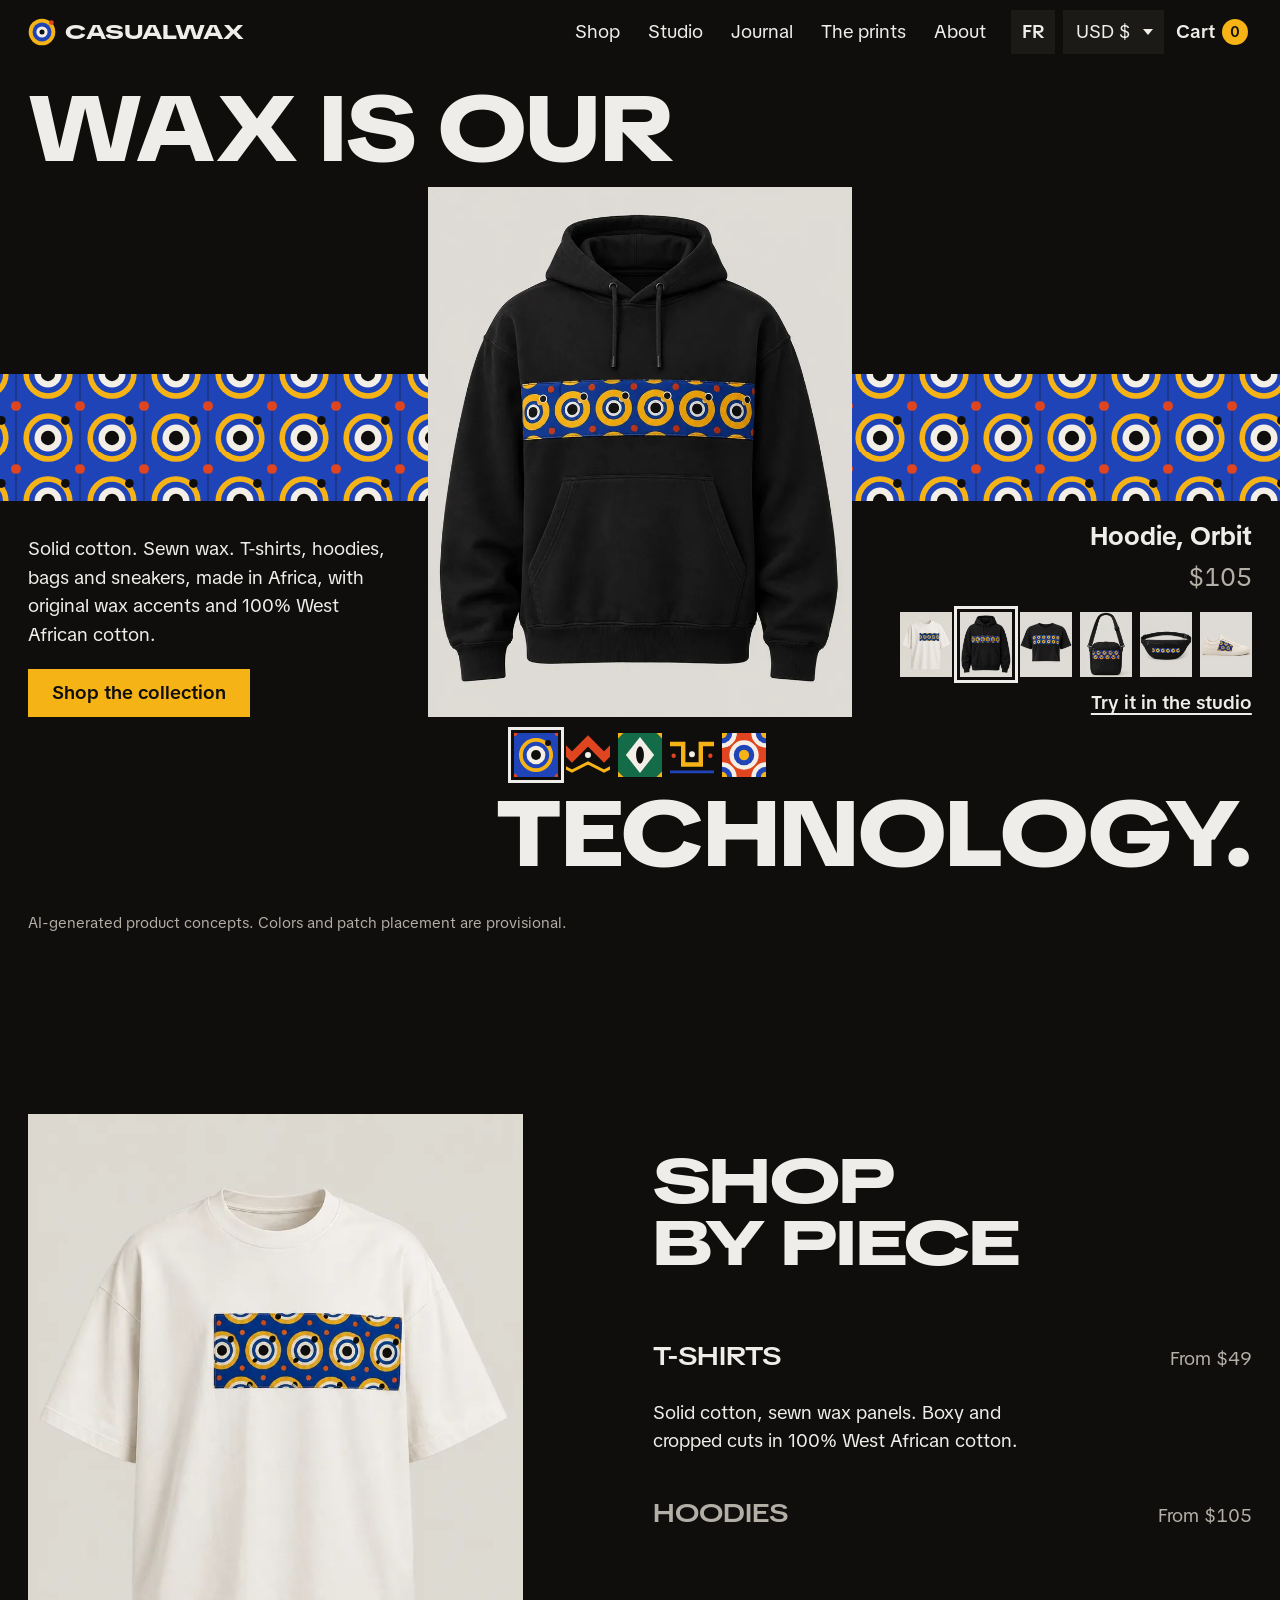
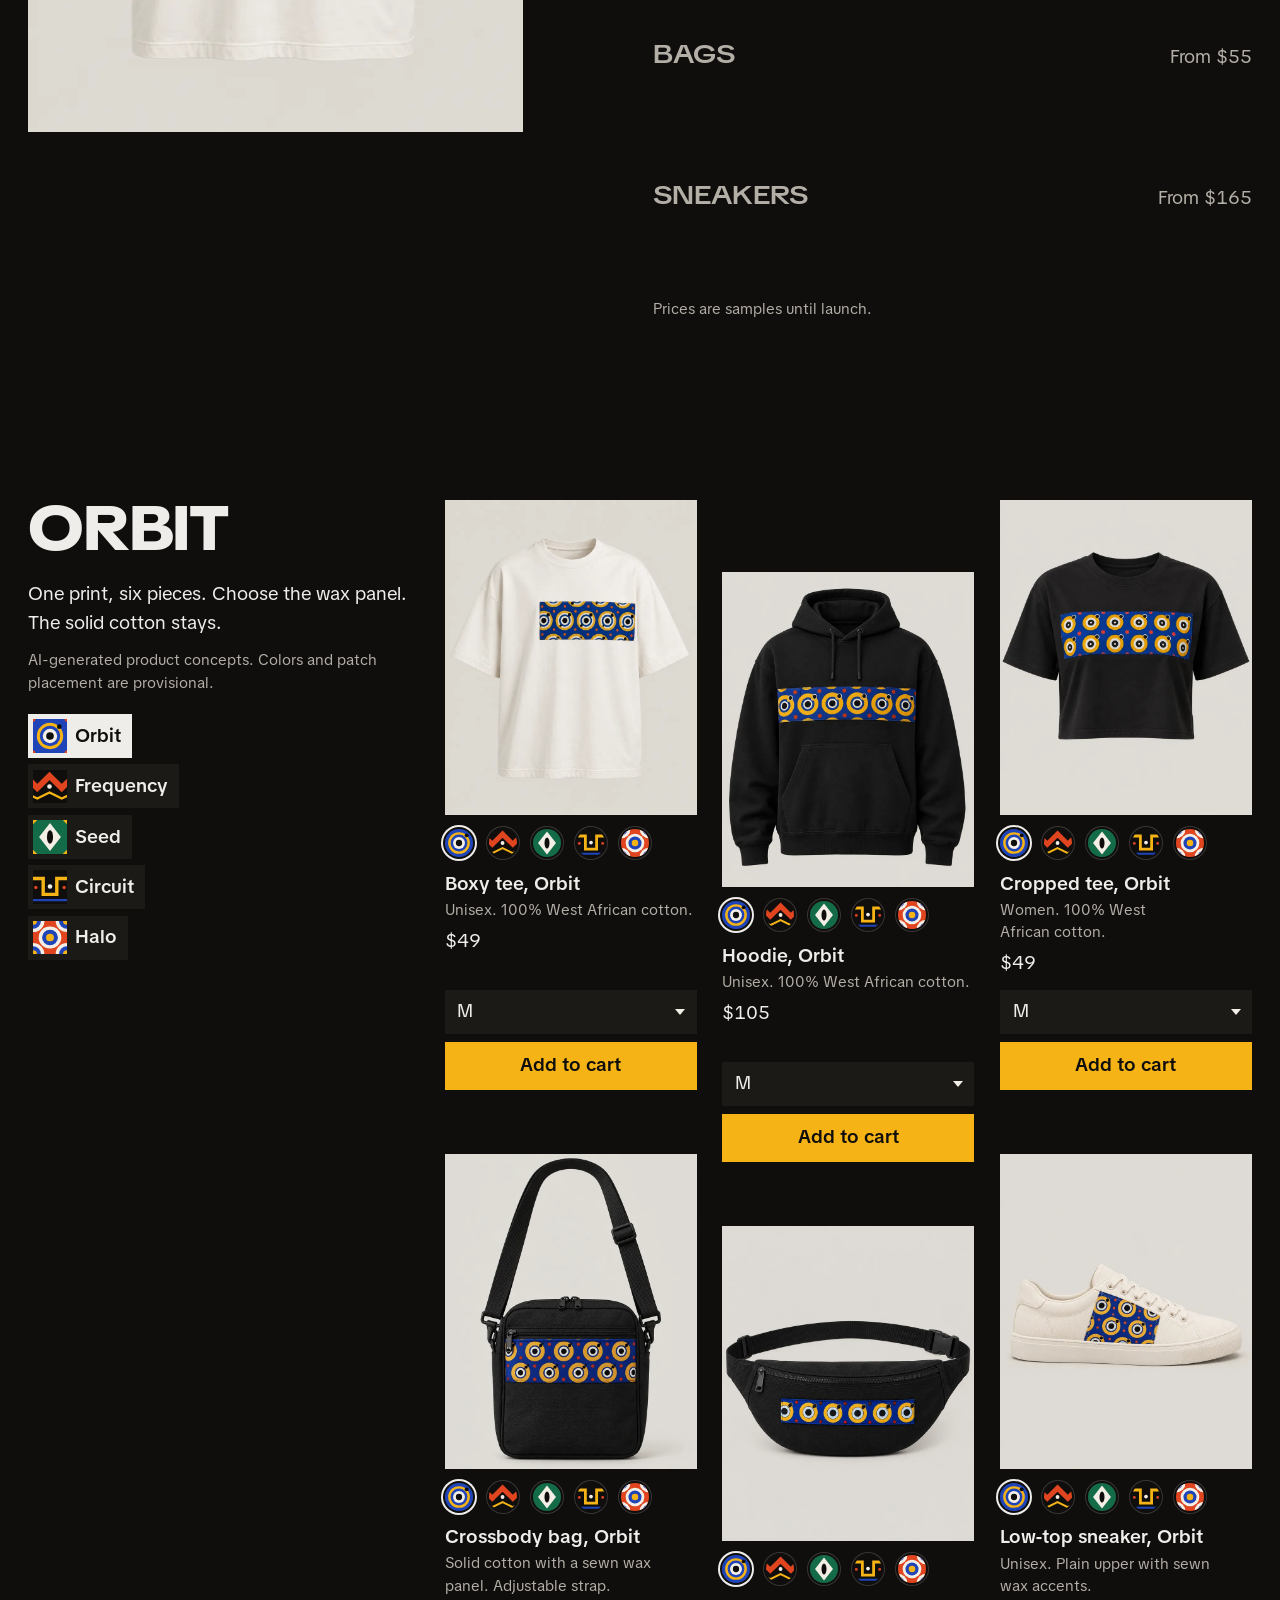
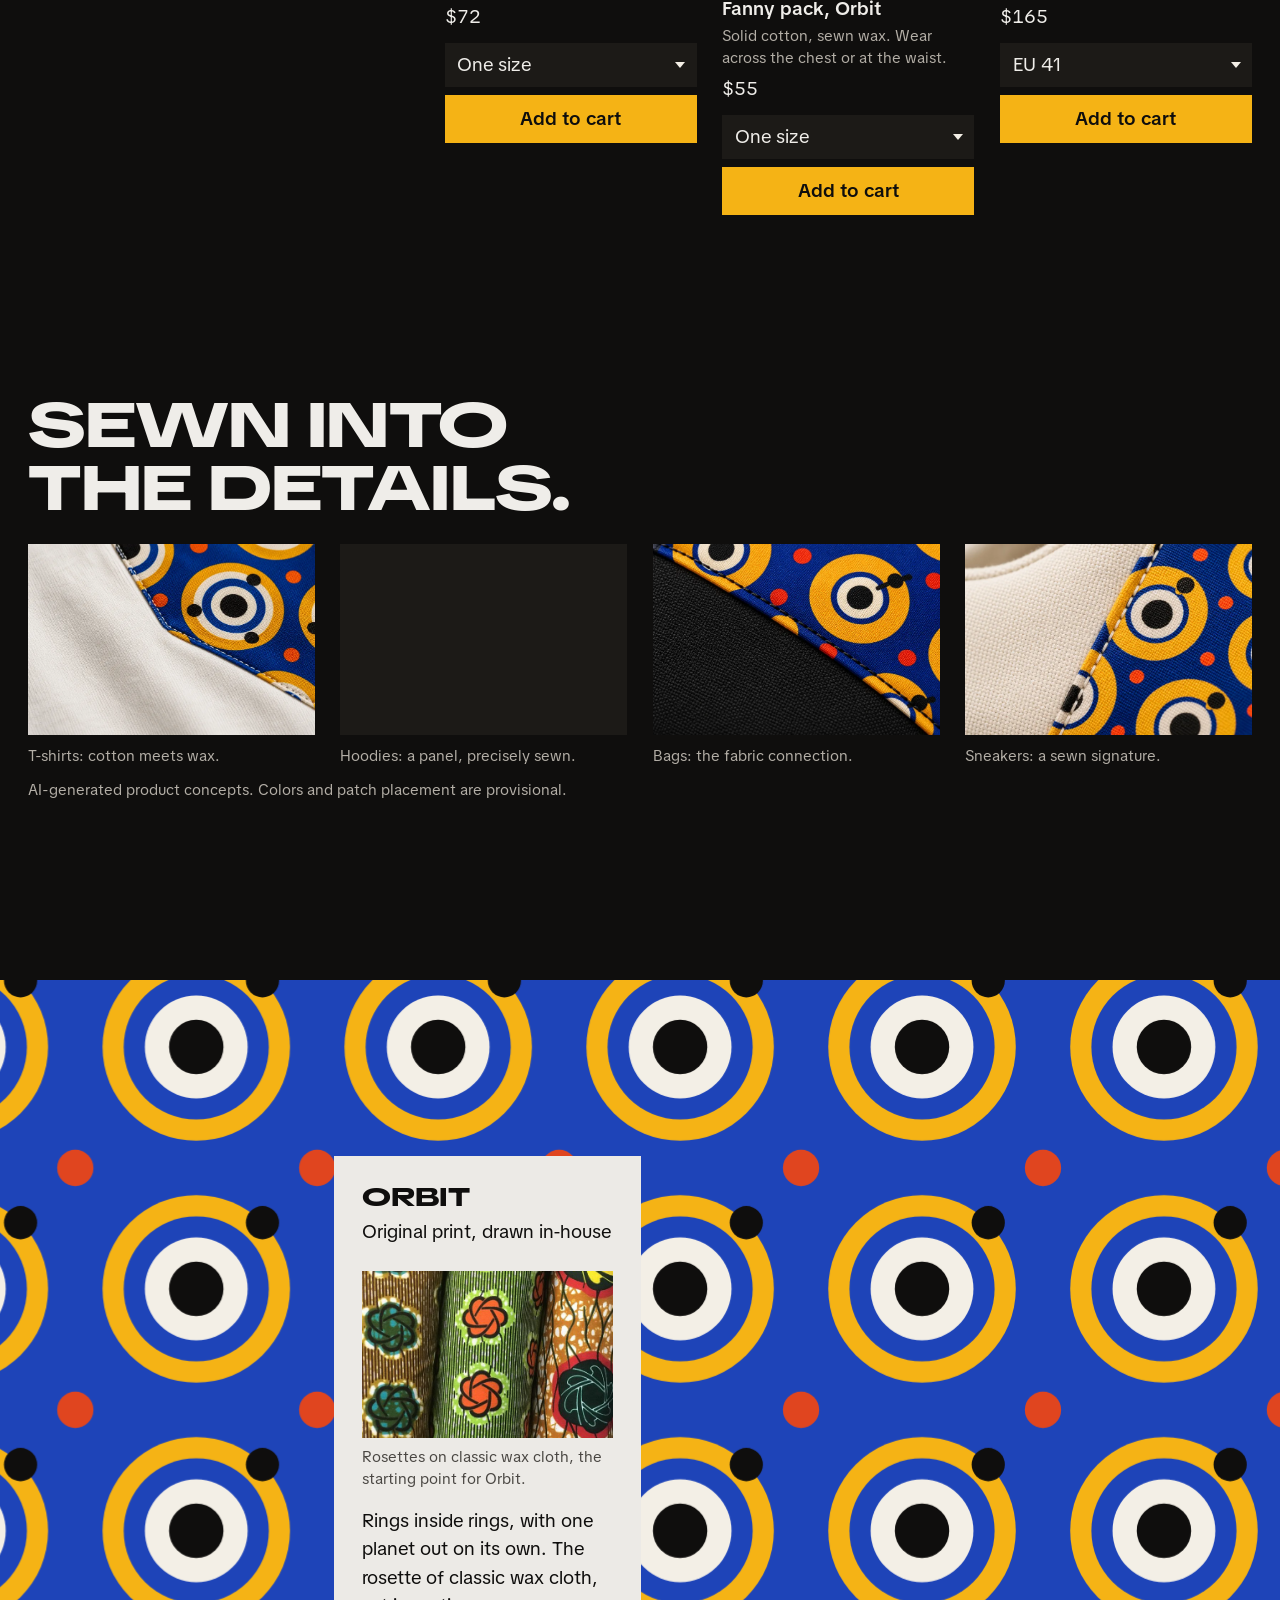
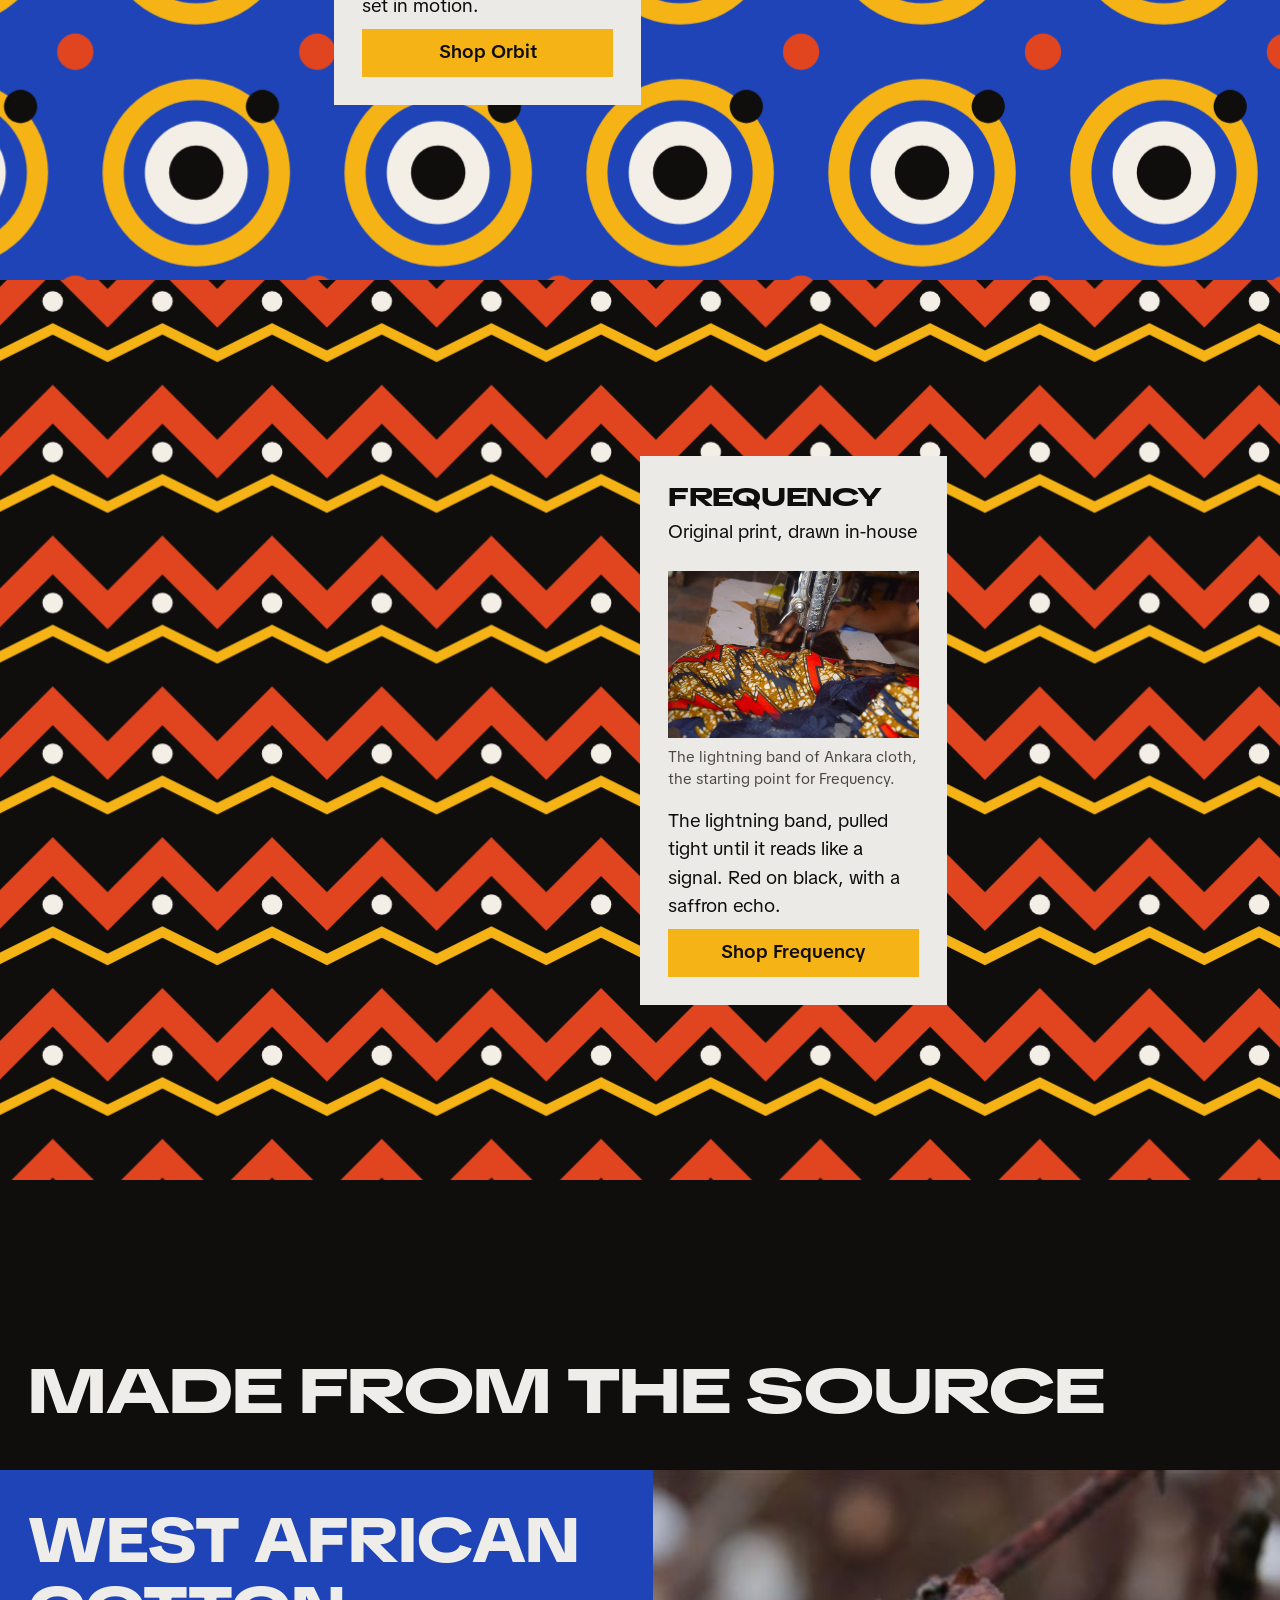
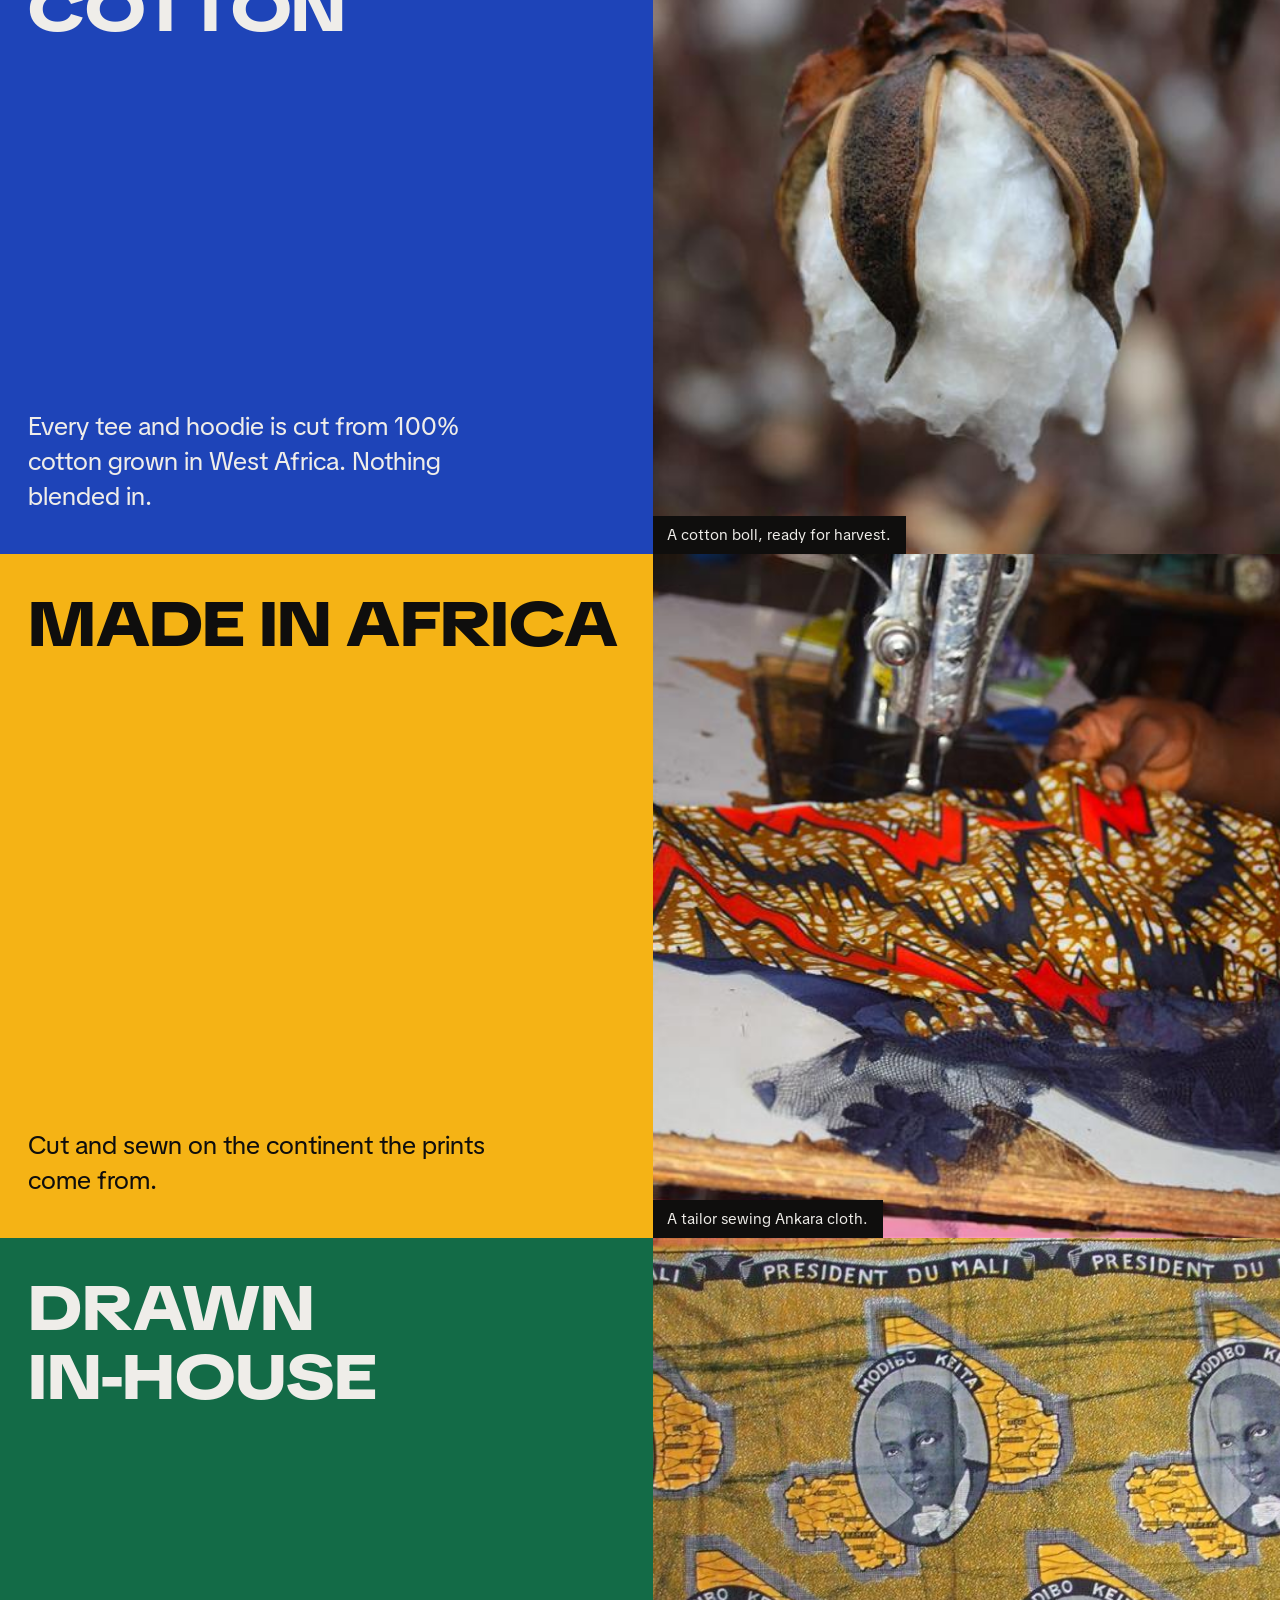
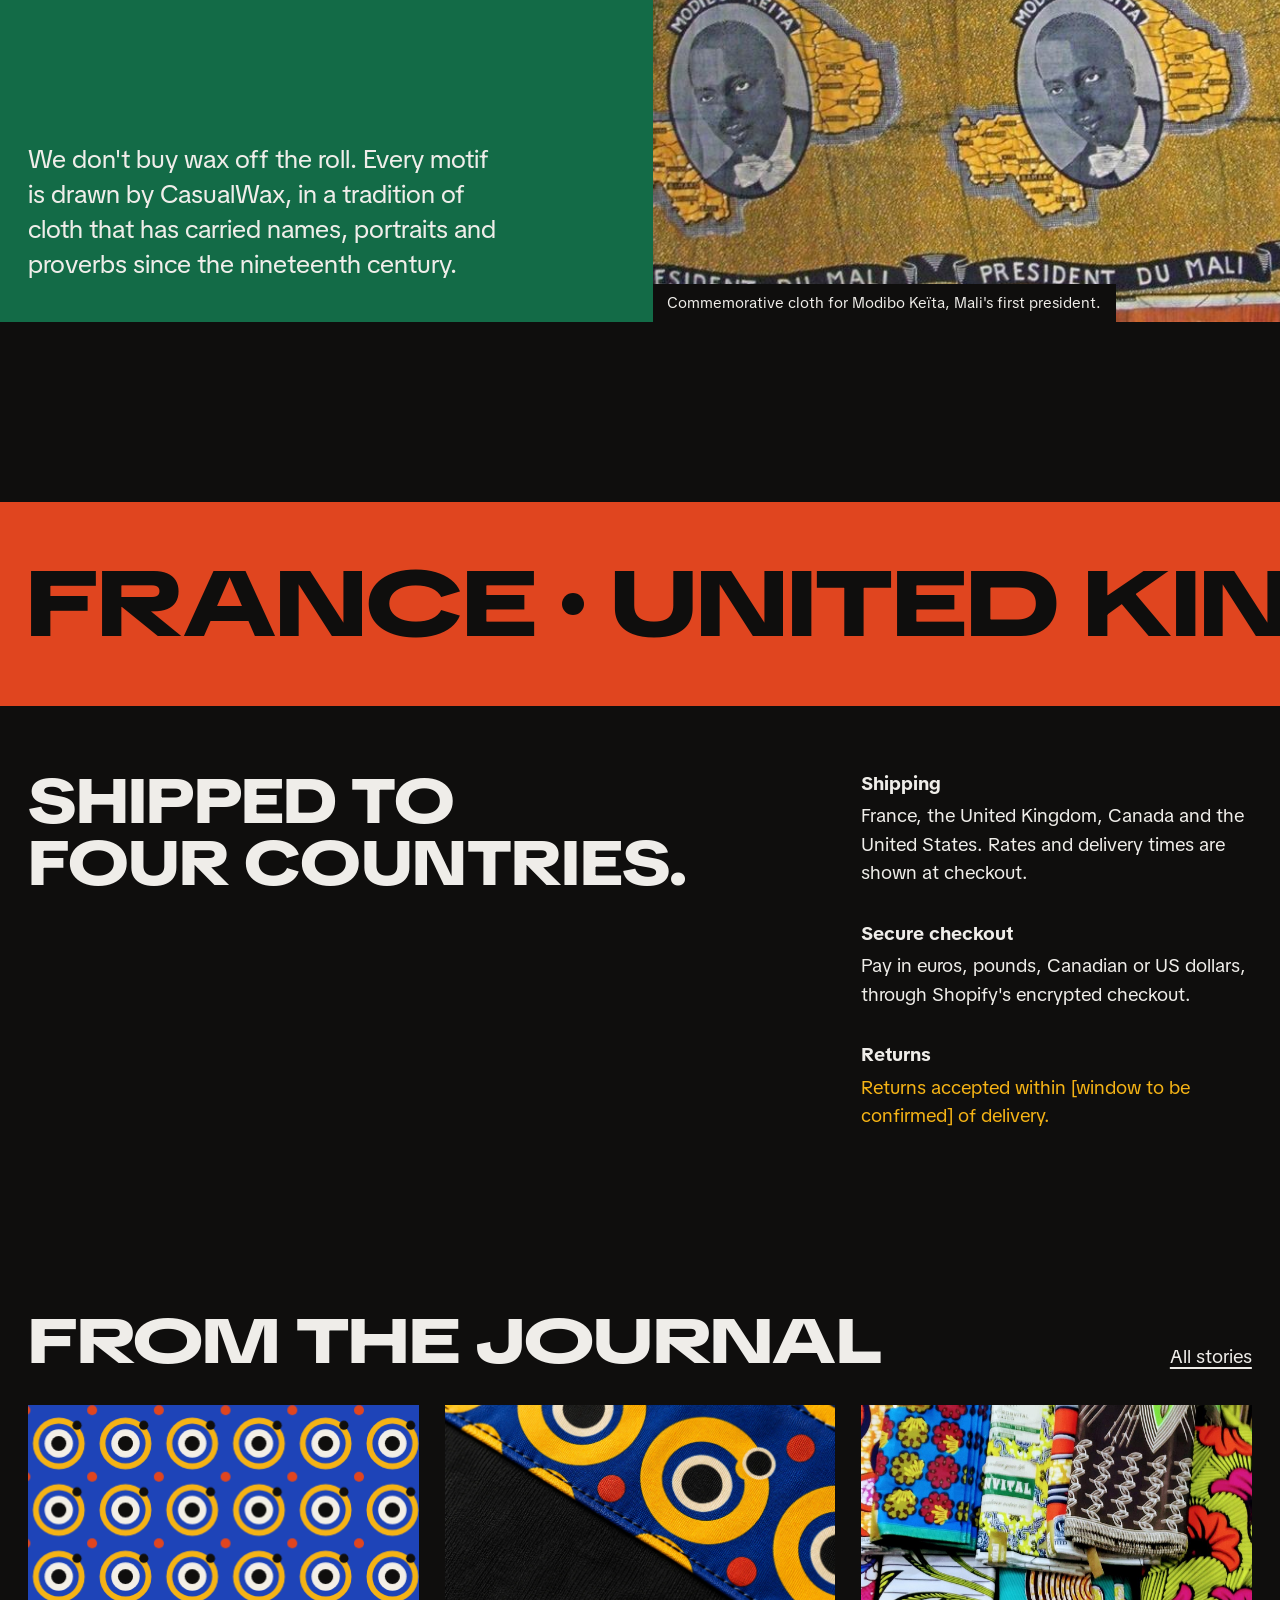
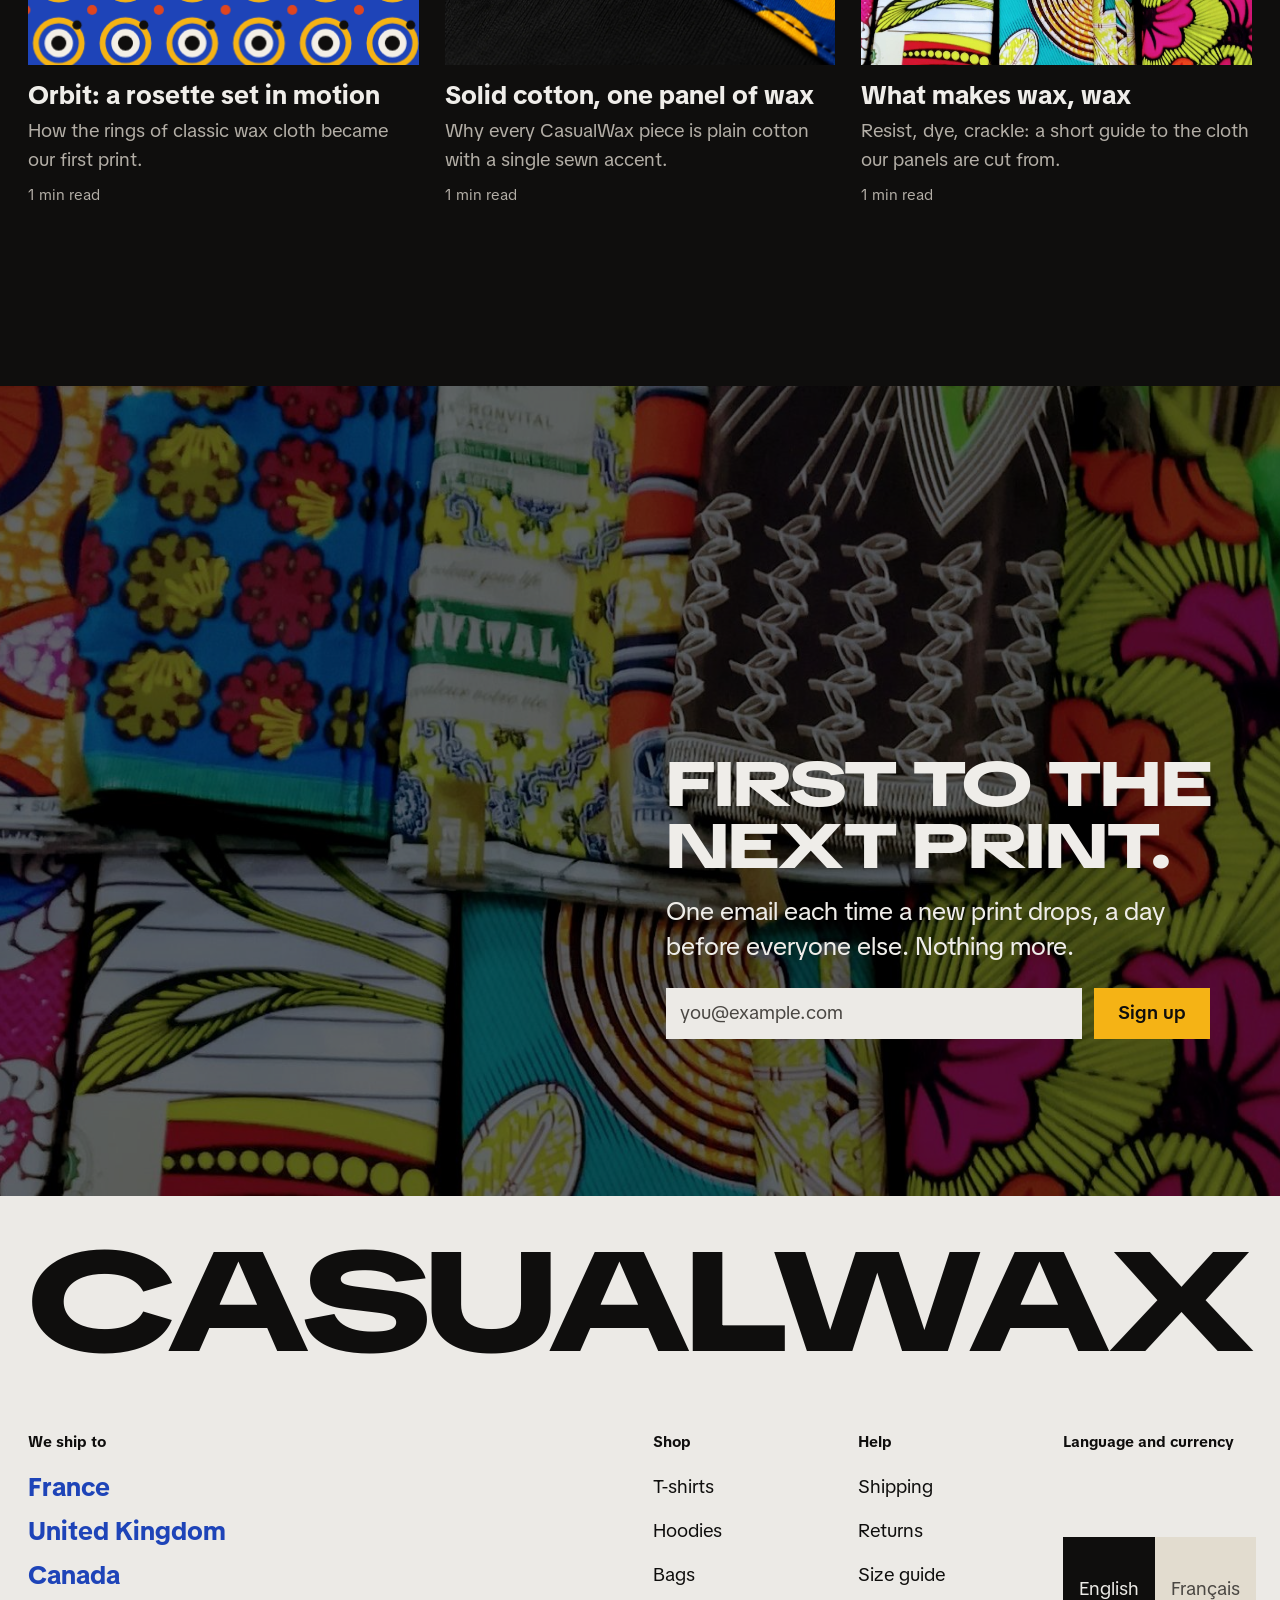
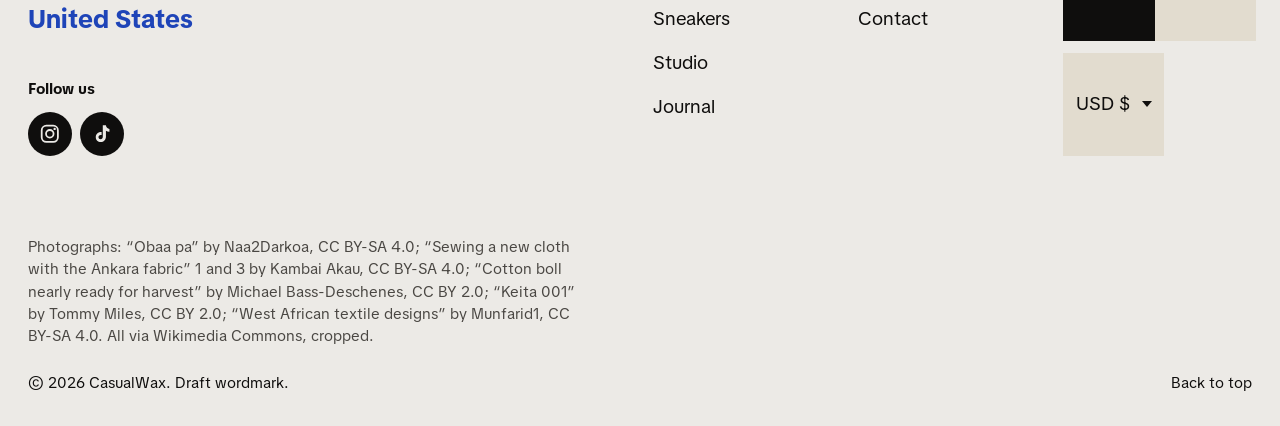
==== index.html @ 9900e73b "Hero: crossfade pieces, band stays put Co-Authored-By: Claude Opus 5.5 <noreply@anthropic.com>" ====
<!doctype html>
<html lang="en">
<head>
  <meta name="robots" content="noindex, nofollow">
<meta charset="utf-8">
<meta name="viewport" content="width=device-width, initial-scale=1, viewport-fit=cover">
<title>CasualWax: streetwear in original wax prints</title>
<meta name="description" content="Streetwear in original wax prints on 100% West African cotton. T-shirts, hoodies, bags and sneakers, made in Africa and shipped to France, the UK, Canada and the US.">
<meta name="theme-color" content="#0f0e0d">
<link rel="icon" href="data:image/svg+xml,%3Csvg xmlns=%27http://www.w3.org/2000/svg%27 viewBox=%270 0 40 40%27%3E%3Ccircle cx=%2720%27 cy=%2720%27 r=%2719%27 fill=%27%23f5b315%27/%3E%3Ccircle cx=%2720%27 cy=%2720%27 r=%2713.5%27 fill=%27%231e44b8%27/%3E%3Ccircle cx=%2720%27 cy=%2720%27 r=%278%27 fill=%27%23efede9%27/%3E%3Ccircle cx=%2720%27 cy=%2720%27 r=%273.6%27 fill=%27%230f0e0d%27/%3E%3C/svg%3E">
<link rel="preconnect" href="https://fonts.googleapis.com">
<link rel="preconnect" href="https://fonts.gstatic.com" crossorigin>
<link href="https://fonts.googleapis.com/css2?family=TikTok+Sans:wdth,wght@75..150,300..900&display=swap" rel="stylesheet">
<link rel="stylesheet" href="styles.css?v=20261026a">
<script>document.documentElement.classList.add('js')</script>
</head>
<body>

<!--
  CasualWax landing page prototype.
  Each <section data-shopify-section="…"> maps to one Online Store 2.0 section file (sections/<name>.liquid).
  Generated product concepts are labeled in the page. Prices ("price") and unconfirmed facts ("tbc") remain placeholders.
-->

<!-- Original draft print motifs and wordmark; product images live in assets/products/. -->
<svg class="defs" aria-hidden="true" focusable="false" width="0" height="0">
  <defs>
    <!-- Orbit: rings inside rings, one planet on the saffron ring -->
    <pattern id="p-orbit" width="80" height="80" patternUnits="userSpaceOnUse">
      <rect width="80" height="80" fill="#1e44b8"/>
      <circle cx="40" cy="40" r="31" fill="#f5b315"/>
      <circle cx="40" cy="40" r="24" fill="#1e44b8"/>
      <circle cx="40" cy="40" r="17" fill="#f3efe6"/>
      <circle cx="40" cy="40" r="9" fill="#0f0e0d"/>
      <circle cx="61.9" cy="18.1" r="5.5" fill="#0f0e0d"/>
      <circle cx="0" cy="0" r="6" fill="#e0451f"/><circle cx="80" cy="0" r="6" fill="#e0451f"/>
      <circle cx="0" cy="80" r="6" fill="#e0451f"/><circle cx="80" cy="80" r="6" fill="#e0451f"/>
    </pattern>
    <!-- Frequency: the lightning band of Ankara cloth, tightened into a waveform -->
    <pattern id="p-frequency" width="64" height="44" patternUnits="userSpaceOnUse">
      <rect width="64" height="44" fill="#0f0e0d"/>
      <path d="M-16 24 L0 8 L16 24 L32 8 L48 24 L64 8 L80 24" fill="none" stroke="#e0451f" stroke-width="8" stroke-linejoin="miter"/>
      <path d="M-16 38 L0 30 L16 38 L32 30 L48 38 L64 30 L80 38" fill="none" stroke="#f5b315" stroke-width="3"/>
      <circle cx="0" cy="22" r="3" fill="#f3efe6"/><circle cx="32" cy="22" r="3" fill="#f3efe6"/><circle cx="64" cy="22" r="3" fill="#f3efe6"/>
    </pattern>
    <!-- Seed: a lozenge with its seed, on a diagonal lattice -->
    <pattern id="p-seed" width="56" height="56" patternUnits="userSpaceOnUse">
      <rect width="56" height="56" fill="#136b47"/>
      <path d="M28 5 L46 28 L28 51 L10 28 Z" fill="#f3efe6"/>
      <ellipse cx="28" cy="28" rx="5" ry="11" fill="#0f0e0d"/>
      <path d="M0 -7 L7 0 L0 7 L-7 0 Z M56 -7 L63 0 L56 7 L49 0 Z M0 49 L7 56 L0 63 L-7 56 Z M56 49 L63 56 L56 63 L49 56 Z" fill="#f5b315"/>
    </pattern>
    <pattern id="p-orbit-xl" href="#p-orbit" patternTransform="scale(3)"/>
    <pattern id="p-frequency-xl" href="#p-frequency" patternTransform="scale(3.4)"/>

    <!-- Draft wordmark mark: an Orbit rosette -->
    <symbol id="mark" viewBox="0 0 40 40">
      <circle cx="20" cy="20" r="19" fill="#f5b315"/>
      <circle cx="20" cy="20" r="13.5" fill="#1e44b8"/>
      <circle cx="20" cy="20" r="8" fill="#f3efe6"/>
      <circle cx="20" cy="20" r="3.6" fill="#0f0e0d"/>
      <circle cx="33.4" cy="6.6" r="3.4" fill="#e0451f"/>
    </symbol>

  </defs>
</svg>

<a class="skip" href="#main" data-i18n="skip">Skip to content</a>

<!-- ===================== sections/header.liquid ===================== -->
<header class="site-header" data-shopify-section="header">
  <div class="bar">
    <a class="wordmark" href="#top" aria-label="CasualWax, home">
      <svg class="wordmark-mark" aria-hidden="true"><use href="#mark"/></svg>
      <span class="wordmark-type">CasualWax</span>
    </a>
    <nav class="nav-main" aria-label="Main">
      <a class="link" href="#shop" data-i18n="nav.shop">Shop</a>
      <a class="link" href="studio.html" data-i18n="nav.studio">Studio</a>
      <a class="link" href="journal.html" data-i18n="nav.journal">Journal</a>
      <a class="link" href="#prints" data-i18n="nav.prints">The prints</a>
      <a class="link" href="#made" data-i18n="nav.about">About</a>
    </nav>
    <div class="bar-tools">
      <div class="prefs">
        <button class="pref-lang" type="button" data-action="toggle-lang" aria-label="Passer en français"><span data-i18n="lang.other">FR</span></button>
        <label class="sr-only" for="currency-head" data-i18n="currency.label">Currency</label>
        <select id="currency-head" class="pref-currency" data-currency-select>
          <option value="EUR">EUR €</option><option value="GBP">GBP £</option><option value="CAD">CAD $</option><option value="USD">USD $</option>
        </select>
      </div>
      <a class="cart-link" href="#cart" data-cart-link><span class="cart-word" data-i18n="cart">Cart</span> <span class="cart-count" data-cart-count>0</span></a>
      <button class="menu-button" type="button" aria-expanded="false" aria-controls="menu" data-action="menu"><span data-i18n="menu">Menu</span></button>
    </div>
  </div>
  <div class="menu" id="menu" hidden>
    <nav aria-label="Shop" class="menu-links">
      <a href="#shop" data-i18n="col.tees">T-shirts</a>
      <a href="#shop" data-i18n="col.hoodies">Hoodies</a>
      <a href="#shop" data-i18n="col.bags">Bags</a>
      <a href="#shop" data-i18n="col.sneakers">Sneakers</a>
      <a href="studio.html" data-i18n="nav.studio">Studio</a>
      <a href="journal.html" data-i18n="nav.journal">Journal</a>
      <a href="#prints" data-i18n="nav.prints">The prints</a>
      <a href="#made" data-i18n="nav.about">About</a>
    </nav>
    <div class="menu-prefs">
      <div class="seg" role="group" aria-label="Language">
        <button type="button" data-set-lang="en" aria-pressed="true">English</button>
        <button type="button" data-set-lang="fr" aria-pressed="false">Français</button>
      </div>
      <label class="menu-currency"><span data-i18n="currency.label">Currency</span>
        <select data-currency-select>
          <option value="EUR">EUR €</option><option value="GBP">GBP £</option><option value="CAD">CAD $</option><option value="USD">USD $</option>
        </select>
      </label>
    </div>
  </div>
</header>

<main id="main">

<!-- ===================== sections/hero-wax.liquid ===================== -->
<!-- The hero is a piece of cloth: a solid field in the wax's own colour, one sewn band of the print
     running across it, and the piece wearing that wax. The visitor picks the wax and the piece. -->
<section class="hero" id="top" data-shopify-section="hero-wax" aria-labelledby="hero-title" data-hero>
  <h1 id="hero-title" class="hero-title">
    <span class="hero-half hero-half--a" data-i18n="hero.a">Wax is our</span>
    <span class="hero-half hero-half--b" data-i18n="hero.b">technology.</span>
  </h1>
  <div class="hero-band" aria-hidden="true" data-hero-band>
    <span class="hero-band-run" style="--tile: url(assets/wax/orbit.svg)"></span>
  </div>
  <figure class="hero-stage" data-hero-stage>
    <a class="stage" href="studio.html?piece=hoodie&amp;wax=orbit" data-hero-link>
      <img src="assets/products/hoodie-orbit-800.webp" srcset="assets/products/hoodie-orbit-800.webp 800w, assets/products/hoodie-orbit-1600.webp 1600w" sizes="(min-width: 900px) 30vw, 66vw" width="800" height="1000" alt="Solid black hoodie with a sewn wax chest panel, front view. AI-generated product concept." fetchpriority="high" decoding="async" data-product="hoodie" data-image-print="orbit" data-hero-img>
      <span class="stage-tag" data-i18n="wax.preview">Preview</span>
    </a>
  </figure>
  <div class="hero-wax" role="radiogroup" aria-label="Choose the wax" data-i18n-label="hero.waxes" data-hero-wax></div>
  <div class="hero-foot">
    <p class="hero-lede" data-i18n="hero.lede">Solid cotton. Sewn wax. T-shirts, hoodies, bags and sneakers, made in Africa, with original wax accents and 100% West African cotton.</p>
    <a class="button" href="#shop" data-i18n="hero.cta">Shop the collection</a>
  </div>
  <div class="hero-piece">
    <p class="hero-piece-name"><span data-hero-name data-i18n="p.hoodie">Hoodie</span>, <span data-hero-print>Orbit</span></p>
    <p class="hero-piece-price" data-hero-price data-price="hoodie">€95</p>
    <div class="hero-pieces" role="radiogroup" aria-label="Choose the piece" data-i18n-label="hero.pieces" data-hero-pieces></div>
    <a class="link hero-piece-link" href="studio.html?piece=hoodie&amp;wax=orbit" data-hero-link data-i18n="hero.try">Try it in the studio</a>
  </div>
</section>

<!-- ===================== sections/collection-list.liquid ===================== -->
<p class="image-note" data-i18n="image.notice">AI-generated product concepts. Colors and patch placement are provisional.</p>

<section class="collections" id="shop" data-shopify-section="collection-list" aria-labelledby="shop-title">
  <div class="col-visual" aria-hidden="true">
    <div class="col-stage stage">
      <img src="assets/products/tee-orbit-800.webp" srcset="assets/products/tee-orbit-800.webp 800w, assets/products/tee-orbit-1600.webp 1600w" sizes="(min-width: 900px) 40vw, 92vw" width="800" height="1000" alt="Solid off-white boxy T-shirt with a sewn wax chest panel, front view. AI-generated product concept." loading="lazy" decoding="async" data-product="tee" data-image-print="orbit" class="col-art is-active" data-col-art="tees">
      <img src="assets/products/hoodie-frequency-800.webp" srcset="assets/products/hoodie-frequency-800.webp 800w, assets/products/hoodie-frequency-1600.webp 1600w" sizes="(min-width: 900px) 40vw, 92vw" width="800" height="1000" alt="Solid black hoodie with a sewn wax chest panel, front view. AI-generated product concept." loading="lazy" decoding="async" data-product="hoodie" data-image-print="frequency" class="col-art" data-col-art="hoodies">
      <img src="assets/products/fanny-seed-800.webp" srcset="assets/products/fanny-seed-800.webp 800w, assets/products/fanny-seed-1600.webp 1600w" sizes="(min-width: 900px) 40vw, 92vw" width="800" height="1000" alt="Solid black waist bag with a sewn wax front panel and black belt. AI-generated product concept." loading="lazy" decoding="async" data-product="fanny" data-image-print="seed" class="col-art" data-col-art="bags">
      <img src="assets/products/sneaker-frequency-800.webp" srcset="assets/products/sneaker-frequency-800.webp 800w, assets/products/sneaker-frequency-1600.webp 1600w" sizes="(min-width: 900px) 40vw, 92vw" width="800" height="1000" alt="Ivory low-top sneaker with a sewn wax side panel, toe pointing right. AI-generated product concept." loading="lazy" decoding="async" data-product="sneaker" data-image-print="frequency" class="col-art" data-col-art="sneakers">
    </div>
  </div>
  <div class="col-list">
    <h2 id="shop-title" class="head" data-i18n="shop.title">Shop by piece</h2>
    <ul class="rows" data-rows>
      <li class="row is-active" data-col="tees">
        <a class="row-link" href="#featured">
          <span class="row-name" data-i18n="col.tees">T-shirts</span>
          <span class="row-price"><span data-i18n="from">From</span> <span data-price="tee">€45</span></span>
        </a>
        <p class="row-desc" data-i18n="col.tees.d">Solid cotton, sewn wax panels. Boxy and cropped cuts in 100% West African cotton.</p>
      </li>
      <li class="row" data-col="hoodies">
        <a class="row-link" href="#featured">
          <span class="row-name" data-i18n="col.hoodies">Hoodies</span>
          <span class="row-price"><span data-i18n="from">From</span> <span data-price="hoodie">€95</span></span>
        </a>
        <p class="row-desc" data-i18n="col.hoodies.d">Solid 100% West African cotton, finished with a sewn wax panel.</p>
      </li>
      <li class="row" data-col="bags">
        <a class="row-link" href="#featured">
          <span class="row-name" data-i18n="col.bags">Bags</span>
          <span class="row-price"><span data-i18n="from">From</span> <span data-price="fanny">€49</span></span>
        </a>
        <p class="row-desc" data-i18n="col.bags.d">Solid cotton fanny packs and crossbody bags with sewn panels in our original prints.</p>
      </li>
      <li class="row" data-col="sneakers">
        <a class="row-link" href="#featured">
          <span class="row-name" data-i18n="col.sneakers">Sneakers</span>
          <span class="row-price"><span data-i18n="from">From</span> <span data-price="sneaker">€149</span></span>
        </a>
        <p class="row-desc" data-i18n="col.sneakers.d">Plain low-tops with sewn wax fabric accents.</p>
      </li>
    </ul>
    <p class="note" data-placeholder="price" data-i18n="note.prices">Prices are samples until launch.</p>
  </div>
</section>

<!-- ===================== sections/featured-print.liquid ===================== -->
<section class="featured" id="featured" data-shopify-section="featured-print" aria-labelledby="print-name" data-print="orbit">
  <div class="featured-pin">
    <h2 class="print-name" id="print-name" aria-live="polite"><span class="sr-only" data-i18n="featured.sr">Featured print: </span><span data-print-name>Orbit</span></h2>
    <p class="picker-lede" data-i18n="featured.lede">One print, six pieces. Choose the wax panel. The solid cotton stays.</p>
    <p class="image-note" data-i18n="image.notice">AI-generated product concepts. Colors and patch placement are provisional.</p>
    <div class="picker">
      <div class="swatches" role="radiogroup" aria-label="Print" data-swatches>
        <button type="button" role="radio" aria-checked="true" data-set-print="orbit"><svg aria-hidden="true" viewBox="0 0 40 40"><rect width="40" height="40" fill="url(#p-orbit)"/></svg><span>Orbit</span></button>
        <button type="button" role="radio" aria-checked="false" data-set-print="frequency"><svg aria-hidden="true" viewBox="0 0 40 40"><rect width="40" height="40" fill="url(#p-frequency)"/></svg><span>Frequency</span></button>
        <button type="button" role="radio" aria-checked="false" data-set-print="seed"><svg aria-hidden="true" viewBox="0 0 40 40"><rect width="40" height="40" fill="url(#p-seed)"/></svg><span>Seed</span></button>
        <button type="button" role="radio" aria-checked="false" data-set-print="circuit"><img src="assets/wax/circuit.svg" alt="" width="40" height="40"><span>Circuit</span></button>
        <button type="button" role="radio" aria-checked="false" data-set-print="halo"><img src="assets/wax/halo.svg" alt="" width="40" height="40"><span>Halo</span></button>
      </div>
    </div>
  </div>

  <ul class="products" data-products>
    <!-- Each item = one product card snippet (snippets/product-card.liquid) -->
    <li class="product" data-product="tee">
      <div class="stage"><img src="assets/products/tee-orbit-800.webp" srcset="assets/products/tee-orbit-800.webp 800w, assets/products/tee-orbit-1600.webp 1600w" sizes="(min-width: 900px) 21vw, 45vw" width="800" height="1000" alt="Solid off-white boxy T-shirt with a sewn wax chest panel, front view. AI-generated product concept." loading="lazy" decoding="async" data-product="tee" data-image-print="orbit" data-product-image></div>
      <div class="product-info">
        <h3><a class="product-link" href="studio.html?piece=tee" data-studio-link><span data-i18n="p.tee">Boxy tee</span>, <span data-print-name>Orbit</span></a></h3>
        <p class="product-line" data-i18n="p.tee.l">Unisex. 100% West African cotton.</p>
        <p class="product-price"><span data-price="tee">€45</span></p>
      </div>
      <form class="quick-add" data-quick-add>
        <label class="sr-only" for="size-tee" data-i18n="size">Size</label>
        <select id="size-tee" name="size"><option>XS</option><option>S</option><option selected>M</option><option>L</option><option>XL</option><option>XXL</option></select>
        <button class="button" type="submit" data-i18n="add">Add to cart</button>
      </form>
    </li>
    <li class="product" data-product="hoodie">
      <div class="stage"><img src="assets/products/hoodie-orbit-800.webp" srcset="assets/products/hoodie-orbit-800.webp 800w, assets/products/hoodie-orbit-1600.webp 1600w" sizes="(min-width: 900px) 21vw, 45vw" width="800" height="1000" alt="Solid black hoodie with a sewn wax chest panel, front view. AI-generated product concept." loading="lazy" decoding="async" data-product="hoodie" data-image-print="orbit" data-product-image></div>
      <div class="product-info">
        <h3><a class="product-link" href="studio.html?piece=hoodie" data-studio-link><span data-i18n="p.hoodie">Hoodie</span>, <span data-print-name>Orbit</span></a></h3>
        <p class="product-line" data-i18n="p.hoodie.l">Unisex. 100% West African cotton.</p>
        <p class="product-price"><span data-price="hoodie">€95</span></p>
      </div>
      <form class="quick-add" data-quick-add>
        <label class="sr-only" for="size-hoodie" data-i18n="size">Size</label>
        <select id="size-hoodie" name="size"><option>XS</option><option>S</option><option selected>M</option><option>L</option><option>XL</option><option>XXL</option></select>
        <button class="button" type="submit" data-i18n="add">Add to cart</button>
      </form>
    </li>
    <li class="product" data-product="crop">
      <div class="stage"><img src="assets/products/crop-orbit-800.webp" srcset="assets/products/crop-orbit-800.webp 800w, assets/products/crop-orbit-1600.webp 1600w" sizes="(min-width: 900px) 21vw, 45vw" width="800" height="1000" alt="Solid black cropped T-shirt with a sewn wax chest panel, front view. AI-generated product concept." loading="lazy" decoding="async" data-product="crop" data-image-print="orbit" data-product-image></div>
      <div class="product-info">
        <h3><a class="product-link" href="studio.html?piece=crop" data-studio-link><span data-i18n="p.crop">Cropped tee</span>, <span data-print-name>Orbit</span></a></h3>
        <p class="product-line" data-i18n="p.crop.l">Women. 100% West African cotton.</p>
        <p class="product-price"><span data-price="crop">€45</span></p>
      </div>
      <form class="quick-add" data-quick-add>
        <label class="sr-only" for="size-crop" data-i18n="size">Size</label>
        <select id="size-crop" name="size"><option>XS</option><option>S</option><option selected>M</option><option>L</option><option>XL</option></select>
        <button class="button" type="submit" data-i18n="add">Add to cart</button>
      </form>
    </li>
    <li class="product" data-product="cross">
      <div class="stage"><img src="assets/products/cross-orbit-800.webp" srcset="assets/products/cross-orbit-800.webp 800w, assets/products/cross-orbit-1600.webp 1600w" sizes="(min-width: 900px) 21vw, 45vw" width="800" height="1000" alt="Solid black crossbody bag with a sewn wax front panel and adjustable strap. AI-generated product concept." loading="lazy" decoding="async" data-product="cross" data-image-print="orbit" data-product-image></div>
      <div class="product-info">
        <h3><a class="product-link" href="studio.html?piece=cross" data-studio-link><span data-i18n="p.cross">Crossbody bag</span>, <span data-print-name>Orbit</span></a></h3>
        <p class="product-line" data-i18n="p.cross.l">Solid cotton with a sewn wax panel. Adjustable strap.</p>
        <p class="product-price"><span data-price="cross">€65</span></p>
      </div>
      <form class="quick-add" data-quick-add>
        <label class="sr-only" for="size-cross" data-i18n="size">Size</label>
        <select id="size-cross" name="size"><option data-i18n="onesize">One size</option></select>
        <button class="button" type="submit" data-i18n="add">Add to cart</button>
      </form>
    </li>
    <li class="product" data-product="fanny">
      <div class="stage"><img src="assets/products/fanny-orbit-800.webp" srcset="assets/products/fanny-orbit-800.webp 800w, assets/products/fanny-orbit-1600.webp 1600w" sizes="(min-width: 900px) 21vw, 45vw" width="800" height="1000" alt="Solid black waist bag with a sewn wax front panel and black belt. AI-generated product concept." loading="lazy" decoding="async" data-product="fanny" data-image-print="orbit" data-product-image></div>
      <div class="product-info">
        <h3><a class="product-link" href="studio.html?piece=fanny" data-studio-link><span data-i18n="p.fanny">Fanny pack</span>, <span data-print-name>Orbit</span></a></h3>
        <p class="product-line" data-i18n="p.fanny.l">Solid cotton, sewn wax. Wear across the chest or at the waist.</p>
        <p class="product-price"><span data-price="fanny">€49</span></p>
      </div>
      <form class="quick-add" data-quick-add>
        <label class="sr-only" for="size-fanny" data-i18n="size">Size</label>
        <select id="size-fanny" name="size"><option data-i18n="onesize">One size</option></select>
        <button class="button" type="submit" data-i18n="add">Add to cart</button>
      </form>
    </li>
    <li class="product" data-product="sneaker">
      <div class="stage"><img src="assets/products/sneaker-orbit-800.webp" srcset="assets/products/sneaker-orbit-800.webp 800w, assets/products/sneaker-orbit-1600.webp 1600w" sizes="(min-width: 900px) 21vw, 45vw" width="800" height="1000" alt="Ivory low-top sneaker with a sewn wax side panel, toe pointing right. AI-generated product concept." loading="lazy" decoding="async" data-product="sneaker" data-image-print="orbit" data-product-image></div>
      <div class="product-info">
        <h3><a class="product-link" href="studio.html?piece=sneaker" data-studio-link><span data-i18n="p.sneaker">Low-top sneaker</span>, <span data-print-name>Orbit</span></a></h3>
        <p class="product-line" data-i18n="p.sneaker.l">Unisex. Plain upper with sewn wax accents.</p>
        <p class="product-price"><span data-price="sneaker">€149</span></p>
      </div>
      <form class="quick-add" data-quick-add>
        <label class="sr-only" for="size-sneaker" data-i18n="size">Size</label>
        <select id="size-sneaker" name="size"><option>EU 37</option><option>EU 38</option><option>EU 39</option><option>EU 40</option><option selected>EU 41</option><option>EU 42</option><option>EU 43</option><option>EU 44</option><option>EU 45</option><option>EU 46</option></select>
        <button class="button" type="submit" data-i18n="add">Add to cart</button>
      </form>
    </li>
  </ul>
</section>

<section class="sewn-details" data-shopify-section="sewn-details" aria-labelledby="details-title">
  <h2 class="head" id="details-title" data-i18n="details.title">Sewn into the details.</h2>
  <div class="detail-grid">
    <figure>
      <img src="assets/products/detail-tees-800.webp" srcset="assets/products/detail-tees-800.webp 800w, assets/products/detail-tees-1600.webp 1600w" sizes="(min-width: 900px) 23vw, 45vw" width="800" height="533" alt="T-shirts: cotton meets wax. AI-generated construction detail." loading="lazy" decoding="async" data-detail="tees">
      <figcaption data-i18n="details.tees">T-shirts: cotton meets wax.</figcaption>
    </figure>
    <figure>
      <img src="assets/products/detail-hoodies-800.webp" srcset="assets/products/detail-hoodies-800.webp 800w, assets/products/detail-hoodies-1600.webp 1600w" sizes="(min-width: 900px) 23vw, 45vw" width="800" height="533" alt="Hoodies: a panel, precisely sewn. AI-generated construction detail." loading="lazy" decoding="async" data-detail="hoodies">
      <figcaption data-i18n="details.hoodies">Hoodies: a panel, precisely sewn.</figcaption>
    </figure>
    <figure>
      <img src="assets/products/detail-bags-800.webp" srcset="assets/products/detail-bags-800.webp 800w, assets/products/detail-bags-1600.webp 1600w" sizes="(min-width: 900px) 23vw, 45vw" width="800" height="533" alt="Bags: the fabric connection. AI-generated construction detail." loading="lazy" decoding="async" data-detail="bags">
      <figcaption data-i18n="details.bags">Bags: the fabric connection.</figcaption>
    </figure>
    <figure>
      <img src="assets/products/detail-sneakers-800.webp" srcset="assets/products/detail-sneakers-800.webp 800w, assets/products/detail-sneakers-1600.webp 1600w" sizes="(min-width: 900px) 23vw, 45vw" width="800" height="533" alt="Sneakers: a sewn signature. AI-generated construction detail." loading="lazy" decoding="async" data-detail="sneakers">
      <figcaption data-i18n="details.sneakers">Sneakers: a sewn signature.</figcaption>
    </figure>
  </div>
  <p class="image-note" data-i18n="image.notice">AI-generated product concepts. Colors and patch placement are provisional.</p>
</section>

<!-- ===================== sections/print-story.liquid (one block per print) ===================== -->
<section class="prints" id="prints" data-shopify-section="print-story" aria-labelledby="prints-title">
  <h2 id="prints-title" class="sr-only" data-i18n="nav.prints">The prints</h2>
  <article class="print-frame" aria-labelledby="pf-orbit">
    <div class="print-field" aria-hidden="true"><svg class="print-drift" preserveAspectRatio="xMidYMid slice" viewBox="0 0 1600 1000"><rect x="-240" y="-240" width="2080" height="1480" fill="url(#p-orbit-xl)"/></svg></div>
    <div class="print-card">
      <h3 id="pf-orbit" class="print-card-name">Orbit</h3>
      <p class="print-card-variant" data-i18n="prints.drawn">Original print, drawn in-house</p>
      <figure class="print-card-src">
        <img src="assets/rosette-wax-800.jpg" width="600" height="800" alt="Rolls of wax cloth printed with large green and orange rosettes" loading="lazy" decoding="async">
        <figcaption data-i18n="prints.orbit.cap">Rosettes on classic wax cloth, the starting point for Orbit.</figcaption>
      </figure>
      <p class="print-card-text" data-i18n="prints.orbit">Rings inside rings, with one planet out on its own. The rosette of classic wax cloth, set in motion.</p>
      <a class="button" href="#featured" data-set-print="orbit"><span data-i18n="prints.shop">Shop</span>&nbsp;Orbit</a>
    </div>
  </article>
  <article class="print-frame print-frame--b" aria-labelledby="pf-frequency">
    <div class="print-field" aria-hidden="true"><svg class="print-drift" preserveAspectRatio="xMidYMid slice" viewBox="0 0 1600 1000"><rect x="-240" y="-240" width="2080" height="1480" fill="url(#p-frequency-xl)"/></svg></div>
    <div class="print-card">
      <h3 id="pf-frequency" class="print-card-name">Frequency</h3>
      <p class="print-card-variant" data-i18n="prints.drawn">Original print, drawn in-house</p>
      <figure class="print-card-src">
        <img src="assets/ankara-zigzag-800.jpg" width="800" height="533" alt="Hands guiding Ankara cloth with red lightning bands through a sewing machine" loading="lazy" decoding="async">
        <figcaption data-i18n="prints.freq.cap">The lightning band of Ankara cloth, the starting point for Frequency.</figcaption>
      </figure>
      <p class="print-card-text" data-i18n="prints.freq">The lightning band, pulled tight until it reads like a signal. Red on black, with a saffron echo.</p>
      <a class="button" href="#featured" data-set-print="frequency"><span data-i18n="prints.shop">Shop</span>&nbsp;Frequency</a>
    </div>
  </article>
</section>

<!-- ===================== sections/brand-sheets.liquid ===================== -->
<section class="made" id="made" data-shopify-section="brand-sheets" aria-labelledby="made-title">
  <h2 id="made-title" class="made-title" data-i18n="made.title">Made from the source</h2>
  <div class="sheets">
    <article class="sheet sheet--cobalt">
      <h3 class="sheet-name" data-i18n="made.cotton">West African cotton</h3>
      <p class="sheet-text" data-i18n="made.cotton.t">Every tee and hoodie is cut from 100% cotton grown in West Africa. Nothing blended in.</p>
      <figure class="sheet-pic">
        <img src="assets/cotton-1600.jpg" srcset="assets/cotton-800.jpg 800w, assets/cotton-1600.jpg 1600w" sizes="(min-width: 900px) 50vw, 100vw" width="1600" height="1067" alt="An open cotton boll, white fibre spilling from its dried husk" loading="lazy" decoding="async">
        <figcaption data-i18n="made.cotton.cap">A cotton boll, ready for harvest.</figcaption>
      </figure>
    </article>
    <article class="sheet sheet--saffron">
      <h3 class="sheet-name" data-i18n="made.africa">Made in Africa</h3>
      <p class="sheet-text" data-i18n="made.africa.t">Cut and sewn on the continent the prints come from.</p>
      <figure class="sheet-pic">
        <img src="assets/tailor-ankara-1600.jpg" srcset="assets/tailor-ankara-800.jpg 800w, assets/tailor-ankara-1600.jpg 1600w" sizes="(min-width: 900px) 50vw, 100vw" width="1600" height="1067" alt="A tailor's hands feeding yellow, red and blue Ankara cloth under a sewing machine needle" loading="lazy" decoding="async">
        <figcaption data-i18n="made.africa.cap">A tailor sewing Ankara cloth.</figcaption>
      </figure>
    </article>
    <article class="sheet sheet--green">
      <h3 class="sheet-name" data-i18n="made.prints">Drawn in-house</h3>
      <p class="sheet-text" data-i18n="made.prints.t">We don't buy wax off the roll. Every motif is drawn by CasualWax, in a tradition of cloth that has carried names, portraits and proverbs since the nineteenth century.</p>
      <figure class="sheet-pic">
        <img src="assets/keita-cloth-1600.jpg" srcset="assets/keita-cloth-800.jpg 800w, assets/keita-cloth-1600.jpg 1600w" sizes="(min-width: 900px) 50vw, 100vw" width="1600" height="1438" alt="Ochre commemorative cloth repeating a portrait of Modibo Keïta inside the outline of Mali" loading="lazy" decoding="async">
        <figcaption data-i18n="made.prints.cap">Commemorative cloth for Modibo Keïta, Mali's first president.</figcaption>
      </figure>
    </article>
  </div>
</section>

<!-- ===================== sections/trust-band.liquid ===================== -->
<section class="trust" data-shopify-section="trust-band" aria-labelledby="trust-title">
  <div class="band" aria-hidden="true">
    <div class="band-track">
      <span data-i18n="c.fr">France</span><i></i><span data-i18n="c.uk">United Kingdom</span><i></i><span data-i18n="c.ca">Canada</span><i></i><span data-i18n="c.us">United States</span><i></i>
      <span data-i18n="c.fr">France</span><i></i><span data-i18n="c.uk">United Kingdom</span><i></i><span data-i18n="c.ca">Canada</span><i></i><span data-i18n="c.us">United States</span><i></i>
    </div>
  </div>
  <div class="trust-body">
    <h2 id="trust-title" class="head" data-i18n="trust.title">Shipped to four countries.</h2>
    <dl class="trust-facts">
      <div><dt data-i18n="trust.ship">Shipping</dt><dd data-i18n="trust.ship.d">France, the United Kingdom, Canada and the United States. Rates and delivery times are shown at checkout.</dd></div>
      <div><dt data-i18n="trust.pay">Secure checkout</dt><dd data-i18n="trust.pay.d">Pay in euros, pounds, Canadian or US dollars, through Shopify's encrypted checkout.</dd></div>
      <div><dt data-i18n="trust.ret">Returns</dt><dd data-placeholder="tbc" data-i18n="trust.ret.d">Returns accepted within [window to be confirmed] of delivery.</dd></div>
    </dl>
  </div>
</section>

<!-- ===================== sections/featured-blog.liquid ===================== -->
<section class="journal-teaser" id="journal" data-shopify-section="featured-blog" aria-labelledby="journal-teaser-title">
  <div class="journal-teaser-head">
    <h2 class="head" id="journal-teaser-title" data-i18n="journal.teaser">From the journal</h2>
    <a class="link journal-all" href="journal.html" data-i18n="journal.all">All stories</a>
  </div>
  <div class="post-grid" data-journal-teaser></div>
</section>

<!-- ===================== sections/newsletter.liquid ===================== -->
<section class="signup" id="newsletter" data-shopify-section="newsletter" aria-labelledby="signup-title">
  <figure class="signup-pic">
    <img src="assets/kinshasa-wide-1600.jpg" width="1591" height="895" alt="Stacks of folded wax prints in bright pinks, blues and yellows at a market stall" loading="lazy" decoding="async">
  </figure>
  <div class="signup-body">
    <h2 id="signup-title" class="signup-title" data-i18n="signup.title">First to the next print.</h2>
    <p data-i18n="signup.text">One email each time a new print drops, a day before everyone else. Nothing more.</p>
    <!-- Shopify: {% form 'customer' %} with contact[email] and contact[tags]=newsletter -->
    <form class="signup-form" data-signup novalidate>
      <label class="sr-only" for="email" data-i18n="signup.label">Email address</label>
      <input class="field" id="email" name="contact[email]" type="email" autocomplete="email" required placeholder="you@example.com" data-i18n-placeholder="signup.ph">
      <button class="button button--paper" type="submit" data-i18n="signup.cta">Sign up</button>
      <p class="signup-msg" role="status" data-signup-msg></p>
    </form>
  </div>
</section>

</main>

<!-- ===================== sections/footer.liquid ===================== -->
<footer class="site-footer" data-shopify-section="footer">
  <p class="footer-name" aria-hidden="true">CasualWax</p>
  <div class="footer-row">
    <div class="footer-places">
      <h2 class="footer-h" data-i18n="footer.ships">We ship to</h2>
      <ul>
        <li><a href="#shipping" data-i18n="c.fr">France</a></li>
        <li><a href="#shipping" data-i18n="c.uk">United Kingdom</a></li>
        <li><a href="#shipping" data-i18n="c.ca">Canada</a></li>
        <li><a href="#shipping" data-i18n="c.us">United States</a></li>
      </ul>
      <h2 class="footer-h footer-h--follow" data-i18n="footer.follow">Follow us</h2>
      <ul class="social">
        <li><a class="social-link" href="#" data-social="instagram" aria-label="CasualWax on Instagram" data-i18n-label="social.ig"><svg viewBox="0 0 24 24" aria-hidden="true" focusable="false"><rect x="3" y="3" width="18" height="18" rx="5.2" fill="none" stroke="currentColor" stroke-width="2"/><circle cx="12" cy="12" r="4.2" fill="none" stroke="currentColor" stroke-width="2"/><circle cx="17.4" cy="6.6" r="1.3" fill="currentColor"/></svg></a></li>
        <li><a class="social-link" href="#" data-social="tiktok" aria-label="CasualWax on TikTok" data-i18n-label="social.tt"><svg viewBox="0 0 24 24" aria-hidden="true" focusable="false"><path fill="currentColor" d="M16.6 2.5c.3 2.3 1.7 3.9 3.9 4.1v3.2c-1.4.1-2.8-.3-3.9-1.1v6.6c0 3.4-2.5 5.9-5.8 5.9-3.1 0-5.5-2.4-5.5-5.5 0-3.4 2.9-6 6.5-5.6v3.3c-.4-.1-.8-.2-1.2-.1-1.4.1-2.4 1.1-2.3 2.5.1 1.3 1.1 2.2 2.4 2.2 1.4 0 2.4-1.1 2.4-2.6V2.5h3.5z"/></svg></a></li>
      </ul>
    </div>
    <nav class="footer-links" aria-label="Footer">
      <div>
        <h2 class="footer-h" data-i18n="nav.shop">Shop</h2>
        <ul><li><a class="link" href="#shop" data-i18n="col.tees">T-shirts</a></li><li><a class="link" href="#shop" data-i18n="col.hoodies">Hoodies</a></li><li><a class="link" href="#shop" data-i18n="col.bags">Bags</a></li><li><a class="link" href="#shop" data-i18n="col.sneakers">Sneakers</a></li><li><a class="link" href="studio.html" data-i18n="nav.studio">Studio</a></li><li><a class="link" href="journal.html" data-i18n="nav.journal">Journal</a></li></ul>
      </div>
      <div>
        <h2 class="footer-h" data-i18n="footer.help">Help</h2>
        <ul><li><a class="link" href="#shipping" data-i18n="trust.ship">Shipping</a></li><li><a class="link" href="#returns" data-i18n="trust.ret">Returns</a></li><li><a class="link" href="#size-guide" data-i18n="footer.size">Size guide</a></li><li><a class="link" href="#contact" data-i18n="footer.contact">Contact</a></li></ul>
      </div>
      <div class="footer-prefs">
        <h2 class="footer-h" data-i18n="footer.prefs">Language and currency</h2>
        <div class="seg" role="group" aria-label="Language">
          <button type="button" data-set-lang="en" aria-pressed="true">English</button>
          <button type="button" data-set-lang="fr" aria-pressed="false">Français</button>
        </div>
        <label class="sr-only" for="currency-foot" data-i18n="currency.label">Currency</label>
        <select id="currency-foot" data-currency-select>
          <option value="EUR">EUR €</option><option value="GBP">GBP £</option><option value="CAD">CAD $</option><option value="USD">USD $</option>
        </select>
      </div>
    </nav>
  </div>
  <p class="credits"><span data-i18n="footer.photos">Photographs:</span> “Obaa pa” by Naa2Darkoa, CC BY-SA 4.0; “Sewing a new cloth with the Ankara fabric” 1 and 3 by Kambai Akau, CC BY-SA 4.0; “Cotton boll nearly ready for harvest” by Michael Bass-Deschenes, CC BY 2.0; “Keita 001” by Tommy Miles, CC BY 2.0; “West African textile designs” by Munfarid1, CC BY-SA 4.0. <span data-i18n="footer.via">All via Wikimedia Commons, cropped.</span></p>
  <div class="footer-legal">
    <p>© 2026 CasualWax. <span data-i18n="footer.draft">Draft wordmark.</span></p>
    <a class="link" href="#top" data-i18n="footer.top">Back to top</a>
  </div>
</footer>

<div class="toast" role="status" aria-live="polite" data-toast hidden>
  <p data-toast-text></p>
  <a href="#cart" data-i18n="toast.view">View cart</a>
</div>

<script src="wax-render.js?v=20261025" defer></script>
<script src="site-data.js?v=20261025-215007" defer></script>
<script src="main.js?v=20261026a" defer></script>
</body>
</html>
---- styles.css ----
/* CasualWax landing prototype.
   Direction: the pinned poster (seed 1995576986). Palette: wax colours taken from the cloth itself,
   on a near-black ground. One typeface: TikTok Sans, stretched wide for display. */

:root {
  --bg: #0f0e0d;
  --surface: #1c1a17;
  --ink: #efede9;
  --muted: #b3aea6;
  --accent: #f5b315;      /* saffron: the action */
  --accent-ink: #0f0e0d;
  --paper: #eceae6;       /* inverse field: cards, footer */
  --paper-ink: #0f0e0d;
  --paper-muted: #4a4743;
  --stage: #e2dfd9;       /* product studio ground */
  --cobalt: #1e44b8;
  --vermilion: #e0451f;
  --green: #136b47;

  --font: "TikTok Sans", "Arial Narrow", system-ui, sans-serif;

  --step-small: clamp(0.875rem, 0.85rem + 0.1vw, 0.9375rem);
  --step-body: clamp(1.0625rem, 1rem + 0.25vw, 1.1875rem);
  --step-lead: clamp(1.25rem, 1.1rem + 0.7vw, 1.625rem);
  --step-head: clamp(1.75rem, 1.2rem + 3.4vw, 4rem);
  --step-display: clamp(3rem, 7.2vw, 8rem);

  --header: 64px;
  --margin: clamp(1rem, 2.2vw, 2rem);
  --gutter: clamp(1rem, 2vw, 2rem);
  --section: clamp(7.5rem, 14vw, 13rem);
  --radius: 0px;

  --ease-out: cubic-bezier(0.22, 1, 0.36, 1);
  --ease-in-out: cubic-bezier(0.76, 0, 0.24, 1);
  --ease-soft: cubic-bezier(0.33, 1, 0.68, 1);
  --t-press: 140ms;
  --t-hover: 180ms;
  --t-ui: 260ms;
}

/* ---------- reset ---------- */
*, *::before, *::after { box-sizing: border-box; }
html { -webkit-text-size-adjust: 100%; text-size-adjust: 100%; }
body { margin: 0; background: var(--bg); color: var(--ink); font-family: var(--font); font-size: var(--step-body); line-height: 1.5; font-stretch: 100%; -webkit-font-smoothing: antialiased; overflow-x: clip; }
h1, h2, h3, p, figure, ul, dl, dd { margin: 0; }
ul { padding: 0; list-style: none; }
img, svg { display: block; max-width: 100%; }
img { height: auto; background: var(--surface); }
button, input, select { font: inherit; color: inherit; }
button { background: none; border: 0; padding: 0; cursor: pointer; }
a { color: inherit; text-decoration: none; }
:target { scroll-margin-top: calc(var(--header) + 1rem); }
::selection { background: var(--accent); color: var(--accent-ink); }
:focus-visible { outline: 3px solid var(--accent); outline-offset: 3px; }
p { max-width: 62ch; text-wrap: pretty; }
h1, h2, h3 { font-weight: inherit; text-wrap: balance; }
.sr-only { position: absolute; width: 1px; height: 1px; overflow: hidden; clip-path: inset(50%); white-space: nowrap; }
.defs { position: absolute; width: 0; height: 0; overflow: hidden; }
.skip { position: absolute; left: var(--margin); top: -100px; z-index: 100; background: var(--accent); color: var(--accent-ink); padding: 0.6rem 1rem; }
.skip:focus { top: 8px; }

/* display voice: the wide face */
.wordmark-type, .hero-half, .print-name, .head, .made-title, .sheet-name, .band-track, .signup-title, .footer-name, .print-card-name, .menu-links a {
  font-stretch: 150%; font-weight: 800; text-transform: uppercase; letter-spacing: -0.01em; line-height: 1;
}
.head { font-size: var(--step-head); }

/* ---------- controls ---------- */
.button { display: inline-flex; align-items: center; justify-content: center; min-height: 3rem; padding: 0 1.5rem; font-size: var(--step-body); background: var(--accent); color: var(--accent-ink); border-radius: var(--radius); font-weight: 600; white-space: nowrap; transition: transform var(--t-press) var(--ease-out), background-color var(--t-hover) ease; }
.button:active { transform: scale(0.97); }
@media (hover: hover) and (pointer: fine) { .button:hover { background: #ffc93d; } }
.link { text-decoration: underline; text-decoration-color: transparent; text-underline-offset: 0.22em; text-decoration-thickness: 0.08em; transition: text-decoration-color var(--t-hover) ease; }
@media (hover: hover) and (pointer: fine) { .link:hover { text-decoration-color: currentColor; } }
select { appearance: none; -webkit-appearance: none; background: var(--surface) url("data:image/svg+xml,%3Csvg xmlns='http://www.w3.org/2000/svg' width='10' height='6'%3E%3Cpath d='M0 0h10L5 6z' fill='%23f3efe6'/%3E%3C/svg%3E") no-repeat right 0.7rem center; border: 0; border-radius: var(--radius); padding: 0 2rem 0 0.8rem; min-height: 2.75rem; cursor: pointer; }
.field { width: 100%; min-height: 3rem; padding: 0.7rem 0.9rem; background: var(--paper); color: var(--paper-ink); border: 0; border-radius: var(--radius); font-size: max(1rem, var(--step-body)); }
.field::placeholder { color: var(--paper-muted); }
.seg { display: inline-flex; background: var(--surface); }
.seg button { min-height: 2.75rem; padding: 0 1rem; color: var(--muted); transition: background-color var(--t-hover) ease, color var(--t-hover) ease, transform var(--t-press) var(--ease-out); }
.seg button[aria-pressed="true"] { background: var(--ink); color: var(--bg); }

/* ---------- product imagery ---------- */
.stage { position: relative; display: block; background: var(--stage); color: var(--paper-ink); overflow: hidden; }
.stage img { display: block; width: 100%; height: 100%; object-fit: contain; background: var(--stage); }
.image-note { margin: 0.75rem var(--margin) 0; max-width: 55ch; font-size: var(--step-small); color: var(--muted); }
.sewn-details { padding: var(--section) var(--margin) 0; }
.sewn-details .head { max-width: 14ch; margin-bottom: 1.5rem; }
.detail-grid { display: grid; grid-template-columns: repeat(2, minmax(0, 1fr)); gap: 1.5rem 0.75rem; }
.detail-grid img { display: block; width: 100%; height: auto; aspect-ratio: 3 / 2; object-fit: cover; }
.detail-grid figcaption { margin-top: 0.6rem; color: var(--muted); font-size: var(--step-small); }
.sewn-details .image-note { margin-inline: 0; }
@media (min-width: 900px) { .detail-grid { grid-template-columns: repeat(4, minmax(0, 1fr)); gap: var(--gutter); } }

/* ---------- header ---------- */
.site-header { position: sticky; top: 0; z-index: 40; background: var(--bg); }
.bar { height: var(--header); display: flex; align-items: center; gap: 0.5rem; padding-inline: var(--margin); }
@media (min-width: 900px) { .bar { gap: var(--gutter); } }
.wordmark { display: inline-flex; align-items: center; gap: 0.55rem; margin-right: auto; }
.wordmark-mark { width: 28px; height: 28px; transition: transform 600ms var(--ease-out); }
@media (hover: hover) and (pointer: fine) { .wordmark:hover .wordmark-mark { transform: rotate(90deg); } }
.wordmark-type { font-size: 1.0625rem; letter-spacing: -0.02em; }
@media (min-width: 900px) { .wordmark-type { font-size: 1.25rem; } }
.nav-main { display: none; gap: 1.75rem; }
.bar-tools { display: flex; align-items: center; gap: 0.5rem; }
.prefs { display: none; align-items: center; gap: 0.5rem; }
.pref-lang { min-height: 2.75rem; min-width: 2.75rem; padding: 0 0.6rem; background: var(--surface); font-weight: 600; transition: background-color var(--t-hover) ease, transform var(--t-press) var(--ease-out); }
@media (hover: hover) and (pointer: fine) { .pref-lang:hover { background: #2a2723; } }
.cart-link { display: inline-flex; align-items: center; justify-content: center; gap: 0.45rem; min-height: 2.75rem; min-width: 2.75rem; padding: 0 0.25rem; font-weight: 600; transition: transform var(--t-press) var(--ease-out); }
.cart-count { display: inline-grid; place-items: center; min-width: 1.6rem; height: 1.6rem; padding: 0 0.35rem; background: var(--accent); color: var(--accent-ink); border-radius: 999px; font-variant-numeric: tabular-nums; font-size: var(--step-small); transition: transform 300ms var(--ease-out); }
.cart-count.is-bump { animation: bump 420ms var(--ease-out); }
@keyframes bump { 40% { transform: scale(1.35); } }
.menu-button { min-height: 2.75rem; padding: 0 0.9rem; background: var(--surface); font-weight: 600; transition: transform var(--t-press) var(--ease-out); }
/* header controls answer the press like every other button */
.menu-button:active, .pref-lang:active, .cart-link:active, .seg button:active { transform: scale(0.97); }
.menu { position: fixed; inset: var(--header) 0 0 0; background: var(--bg); padding: 1.5rem var(--margin) 2rem; display: flex; flex-direction: column; justify-content: space-between; overflow-y: auto; }
.menu[hidden] { display: none; }
/* the phone menu drops in from the header it belongs to; closing is instant */
@media (prefers-reduced-motion: no-preference) {
  .menu { transition: opacity 200ms var(--ease-out), transform 240ms var(--ease-out); }
  @starting-style { .menu { opacity: 0; transform: translateY(-8px); } }
}
.menu-links { display: grid; gap: 0.35rem; }
.menu-links a { font-size: var(--step-head); padding: 0.3rem 0; }
.menu-prefs { display: grid; gap: 1rem; padding-top: 2rem; }
.menu-currency { display: grid; gap: 0.4rem; font-size: var(--step-small); color: var(--muted); }
.menu-currency select { color: var(--ink); font-size: 1rem; }
@media (min-width: 900px) {
  .nav-main { display: flex; }
  .prefs { display: flex; }
  .menu-button, .menu { display: none !important; }
}

/* ---------- hero: a piece of cloth. The solid dark ground is the cotton, one band of the chosen
   print is sewn across it, and the piece in the middle wears the same wax. ---------- */
/* The h1 is a subgrid: its first half in the first row, its second half in the third, the piece between. */
.hero { --hx: 9.4vw; --sw: 64vw; --mid: calc(var(--sw) * 1.25);
  position: relative; display: grid; grid-template-columns: minmax(0, 1fr); grid-template-rows: auto var(--mid) auto auto auto auto;
  row-gap: 1rem; padding: 1.25rem var(--margin) 2.75rem; overflow: clip; }
.hero-title { grid-row: 1 / 4; grid-column: 1 / -1; display: grid; grid-template-rows: subgrid; grid-template-columns: subgrid; }
.hero-half { display: block; grid-column: 1 / -1; font-size: var(--hx); line-height: 0.9; font-stretch: 125%; white-space: nowrap; position: relative; z-index: 1; will-change: transform; }
.hero-half--a { grid-row: 1; }
.hero-half--b { grid-row: 3; justify-self: end; text-align: right; }

/* the sewn band: the print drifting across the ground */
.hero-band { grid-row: 2; grid-column: 1 / -1; align-self: start; position: relative; z-index: 0; overflow: hidden;
  margin-inline: calc(var(--margin) * -1); margin-top: calc(var(--mid) * 0.25); height: calc(var(--mid) * 0.24);
  transition: translate 700ms var(--ease-in-out); }
.hero-band-shift { position: absolute; inset: 0 -3rem; }
.hero-band-run { position: absolute; inset: 0 auto 0 0; width: calc(100% + var(--tw, 120px)); background: var(--tile) repeat-x left center / auto 100%; background-color: var(--bg); will-change: transform; }
.hero-band-run.is-sewing { clip-path: inset(0 100% 0 0); }
.hero-band-run.is-sewn { clip-path: inset(0 0 0 0); transition: clip-path 760ms var(--ease-in-out); }

.hero-stage { grid-row: 2; grid-column: 1; justify-self: center; position: relative; z-index: 1; width: var(--sw); height: var(--mid); }
.hero-stage .stage { height: 100%; transition: transform var(--t-press) var(--ease-out); }
.hero-stage .stage:active { transform: scale(0.985); }
.hero-stage img { width: 100%; height: 100%; object-fit: contain; transition: transform 600ms var(--ease-out), opacity 420ms var(--ease-out); }
/* the next piece is laid over the current one and fades in */
.hero-stage img + img { position: absolute; inset: 0; }
.hero-stage img.is-entering { opacity: 0; transition: none; }
.hero-stage[aria-busy="true"] .stage { cursor: progress; }
@media (hover: hover) and (pointer: fine) { .hero-stage .stage:hover img { transform: scale(1.035); } }

/* the wax swatches, and the pieces: square tiles, the chosen one framed in ivory */
.hero-wax { grid-row: 4; grid-column: 1; display: flex; gap: 0.5rem; justify-content: center; flex-wrap: wrap; }
.hero-wax button, .hero-pieces button { position: relative; flex: none; outline: 3px solid transparent; outline-offset: 3px; transition: outline-color var(--t-hover) ease, transform var(--t-press) var(--ease-out); }
.hero-wax button { width: 2.75rem; height: 2.75rem; }
.hero-wax img { width: 100%; height: 100%; object-fit: cover; background: none; }
.hero-wax button[aria-checked="true"], .hero-pieces button[aria-checked="true"] { outline-color: var(--ink); }
.hero-wax button:active, .hero-pieces button:active { transform: scale(0.94); }
@media (hover: hover) and (pointer: fine) { .hero-wax button:hover, .hero-pieces button:hover { transform: translateY(-3px); } }
.hero-wax :focus-visible, .hero-pieces :focus-visible { outline-color: var(--accent); }

.hero-piece { grid-row: 6; grid-column: 1; display: grid; gap: 0.35rem; justify-items: start; padding-top: 0.75rem; }
.hero-piece-name { font-size: var(--step-lead); font-weight: 650; line-height: 1.2; }
.hero-piece-price { font-size: var(--step-lead); font-variant-numeric: tabular-nums; color: var(--muted); }
.hero-pieces { display: flex; flex-wrap: wrap; gap: 0.5rem; margin-top: 0.6rem; width: 100%; }
.hero-pieces button { width: min(3.25rem, calc((100% - 2.5rem) / 6)); aspect-ratio: 4 / 5; background: var(--stage); }
.hero-pieces img { width: 100%; height: 100%; object-fit: contain; background: var(--stage); }
.hero-piece-link { margin-top: 0.35rem; font-weight: 600; text-decoration-color: currentColor; }

.hero-foot { grid-row: 5; grid-column: 1; display: grid; gap: 1.25rem; justify-items: start; padding-top: 0.75rem; }
.hero-lede { font-size: var(--step-body); max-width: 34ch; }
html:not(.js) .hero-wax, html:not(.js) .hero-pieces { display: none; }

@media (min-width: 900px) {
  /* rows: first half, the piece across the band, the swatches, second half */
  .hero { --hx: var(--step-display);
    --mid: max(21rem, calc(100svh - var(--header) - 3rem - 2 * var(--hx) * 0.9 - 2.75rem - 3 * 1rem));
    --sw: calc(var(--mid) * 0.8);
    min-height: calc(100svh - var(--header)); grid-template-columns: minmax(0, 1fr) var(--sw) minmax(0, 1fr); column-gap: clamp(1.5rem, 3vw, 3.5rem);
    grid-template-rows: auto var(--mid) auto auto; padding: 1.5rem var(--margin) 1.5rem; }
  .hero-title { grid-row: 1 / 5; }
  .hero-half--b { grid-row: 4; }
  .hero-stage { grid-column: 2; }
  .hero-wax { grid-row: 3; grid-column: 2; }
  .hero-foot { grid-row: 2; grid-column: 1; align-self: end; padding: 0; }
  .hero-piece { grid-row: 2; grid-column: 3; align-self: end; justify-items: end; text-align: right; padding: 0; }
  .hero-pieces { justify-content: flex-end; }
}

/* ---------- collections: sticky picture, active list ---------- */
.collections { display: grid; grid-template-columns: 1fr; padding: var(--section) var(--margin) 0; }
.col-visual { position: sticky; top: var(--header); z-index: 2; background: var(--bg); padding-bottom: 1rem; }
.col-stage { height: 36svh; }
.col-art { position: absolute; inset: 0; margin: auto; height: 100%; width: 100%; opacity: 0; transform: scale(0.96); transition: opacity 300ms ease, transform 500ms var(--ease-out); }
.col-art.is-active { opacity: 1; transform: none; }
.col-list .head { margin: 1.5rem 0 1.5rem; }
.rows { display: grid; }
.row { padding-block: 0.25rem; }
.row + .row { margin-top: 0.25rem; }
.row-link { display: flex; align-items: baseline; justify-content: space-between; gap: 1rem; min-height: 56px; padding-block: 0.6rem; color: var(--muted); transition: color var(--t-hover) ease; }
.row-name { font-size: var(--step-lead); font-weight: 600; font-stretch: 125%; text-transform: uppercase; }
.row-price { font-size: var(--step-body); color: var(--muted); font-variant-numeric: tabular-nums; white-space: nowrap; }
.row.is-active .row-link, .row-link:hover, .row-link:focus-visible { color: var(--ink); }
.row-desc { font-size: var(--step-body); max-width: 34ch; padding-bottom: 0.75rem; color: var(--ink); }
.note { margin-top: 1.75rem; font-size: var(--step-small); color: var(--muted); }

@media (min-width: 900px) {
  .collections { grid-template-columns: repeat(12, minmax(0, 1fr)); column-gap: var(--gutter); align-items: start; }
  .col-visual { grid-column: 1 / span 5; top: calc(var(--header) + 6vh); padding: 0; }
  .col-stage { height: auto; aspect-ratio: 4 / 5; }
  .col-list { grid-column: 7 / span 6; padding-top: 4vh; min-height: 84svh; }
  .col-list .head { margin: 0 0 3rem; }
  .row-link { min-height: 72px; }
  .row-desc { display: grid; grid-template-rows: 0fr; opacity: 0; transition: grid-template-rows 260ms var(--ease-out), opacity 220ms ease; padding: 0; }
  .row-desc { overflow: hidden; }
  .row.is-active .row-desc { grid-template-rows: 1fr; opacity: 1; padding-bottom: 1rem; }
}

/* ---------- featured print: the print's name holds while its pieces pass ---------- */
.featured { padding-top: var(--section); }
.featured[data-print="orbit"] { --pf: url(#p-orbit); }
.featured[data-print="frequency"] { --pf: url(#p-frequency); }
.featured[data-print="seed"] { --pf: url(#p-seed); }
.featured-pin { display: contents; }
.featured-pin > .print-name { display: block; padding: 0 var(--margin); }
.picker { position: sticky; top: var(--header); z-index: 3; background: var(--bg); padding: 0.75rem var(--margin); }
.print-name { font-size: 11vw; font-stretch: 112%; line-height: 0.9; letter-spacing: -0.02em; }
.picker { display: grid; gap: 0.75rem; }
.picker-lede { font-size: var(--step-body); color: var(--ink); max-width: 44ch; padding: 0.75rem var(--margin) 0; }
/* phones: the prints scroll sideways, and the right edge fades to say there are more */
.swatches { display: flex; gap: 0.4rem; overflow-x: auto; scrollbar-width: none; margin-inline: calc(var(--margin) * -1); padding-inline: var(--margin); -webkit-mask-image: linear-gradient(to right, #000 calc(100% - 3rem), transparent); mask-image: linear-gradient(to right, #000 calc(100% - 3rem), transparent); }
.swatches::-webkit-scrollbar { display: none; }
.swatches.is-end { -webkit-mask-image: none; mask-image: none; }
.swatches button { flex: none; }
.swatches button img { width: 1.75rem; height: 1.75rem; object-fit: cover; }
@media (min-width: 900px) { .swatches button img { width: 2.1rem; height: 2.1rem; } }
.swatches button { display: inline-flex; align-items: center; gap: 0.5rem; min-height: 2.75rem; padding: 0.3rem 0.7rem 0.3rem 0.3rem; background: var(--surface); font-weight: 600; transition: background-color var(--t-hover) ease, color var(--t-hover) ease, transform var(--t-press) var(--ease-out); }
.swatches button svg { width: 1.75rem; height: 1.75rem; }
@media (min-width: 900px) { .swatches button svg { width: 2.1rem; height: 2.1rem; } }
.swatches button[aria-checked="true"] { background: var(--ink); color: var(--bg); }
.swatches button:active { transform: scale(0.96); }
.products { display: grid; grid-template-columns: repeat(2, minmax(0, 1fr)); gap: 2rem 0.75rem; padding: 1rem var(--margin) 0; }
/* a column: the size and the button sit at the foot of every card, level across the row */
.product { display: flex; flex-direction: column; gap: 0.75rem; }
.product .stage { aspect-ratio: 4 / 5; }
.product .stage img { transition: transform 500ms var(--ease-out), opacity var(--t-ui) var(--ease-out), filter var(--t-ui) var(--ease-out); }
/* a wax change: the picture softens while the next one loads, then sharpens into it */
.featured.is-switching .product .stage img,
.product.is-switching .stage img { opacity: 0.55; filter: blur(8px); transform: scale(0.985); transition-duration: 500ms, 140ms, 140ms; }
/* each piece carries its own wax choice */
.card-wax { display: flex; flex-wrap: wrap; margin: -0.35rem 0 -0.35rem -0.5rem; }
.card-wax button { flex: none; display: grid; place-items: center; width: 2.75rem; height: 2.75rem; padding: 0; background: none; border-radius: 50%; transition: transform var(--t-press) var(--ease-out); }
.card-wax button:active { transform: scale(0.95); }
.card-wax img { width: 1.75rem; height: 1.75rem; border-radius: 50%; object-fit: cover; box-shadow: 0 0 0 2px var(--bg), 0 0 0 3px rgb(239 237 233 / 0.18); transition: box-shadow var(--t-hover) var(--ease-out); }
@media (hover: hover) and (pointer: fine) { .card-wax button:hover img { box-shadow: 0 0 0 2px var(--bg), 0 0 0 3px var(--muted); } }
.card-wax button[aria-checked="true"] img { box-shadow: 0 0 0 2px var(--bg), 0 0 0 4px var(--ink); }
.stage-tag { display: none; position: absolute; left: 0.5rem; top: 0.5rem; padding: 0.15rem 0.5rem; border-radius: 999px; background: var(--bg); color: var(--ink); font-size: var(--step-small); }
.stage:has(img[data-preview]) .stage-tag { display: block; }
.product[aria-busy="true"] .stage { cursor: progress; }
@media (hover: hover) and (pointer: fine) { .product:hover .stage img { transform: scale(1.035); } }
.product-info h3 { font-size: var(--step-body); font-weight: 600; line-height: 1.3; }
.product-line { font-size: var(--step-small); color: var(--muted); margin-top: 0.15rem; }
.product-price { font-size: var(--step-body); margin-top: 0.35rem; font-variant-numeric: tabular-nums; }
.quick-add { display: grid; gap: 0.5rem; margin-top: auto; }
.quick-add select { width: 100%; }
.quick-add .button { width: 100%; padding: 0 0.75rem; }
.quick-add .button.is-added { background: var(--ink); color: var(--bg); }

@media (min-width: 900px) {
  /* the print's name holds in the left column; its pieces pass in the columns it does not occupy */
  .featured { display: grid; grid-template-columns: repeat(12, minmax(0, 1fr)); column-gap: var(--gutter); padding-inline: var(--margin); align-items: start; }
  .featured-pin { display: block; grid-column: 1 / span 4; position: sticky; top: calc(var(--header) + 2rem); }
  .featured-pin > .print-name { padding: 0; }
  .print-name { font-size: var(--step-head); }
  .picker-lede { padding: 0; margin-top: 1.5rem; }
  .picker { position: static; padding: 0; background: none; margin-top: 1.25rem; }
  .swatches { flex-direction: column; align-items: flex-start; margin-inline: 0; padding-inline: 0; overflow: visible; -webkit-mask-image: none; mask-image: none; }
  .featured-pin > .image-note { margin-inline: 0; }
  .products { grid-column: 5 / -1; grid-template-columns: repeat(3, minmax(0, 1fr)); column-gap: var(--gutter); row-gap: 4rem; padding: 0 0 8vh; }
  .product:nth-child(3n + 2) { transform: translateY(8vh); }
}

/* the card's picture and name open the studio */
.stage-link { display: block; height: 100%; }
.product-link { transition: color var(--t-hover) ease; }
@media (hover: hover) and (pointer: fine) { .product-link:hover { color: var(--accent); } }

/* ---------- studio: one piece, every wax ---------- */
.studio { padding: 1rem var(--margin) clamp(5rem, 10vw, 9rem); }
.studio-pieces { display: flex; gap: 0.4rem; overflow-x: auto; scrollbar-width: none; margin: 0 calc(var(--margin) * -1) 1rem; padding-inline: var(--margin); -webkit-mask-image: linear-gradient(to right, #000 calc(100% - 3rem), transparent); mask-image: linear-gradient(to right, #000 calc(100% - 3rem), transparent); }
.studio-pieces::-webkit-scrollbar { display: none; }
.studio-pieces.is-end { -webkit-mask-image: none; mask-image: none; }
.studio-pieces button { flex: none; min-height: 2.75rem; padding: 0 1rem; background: var(--surface); color: var(--muted); font-weight: 600; transition: background-color var(--t-hover) ease, color var(--t-hover) ease, transform var(--t-press) var(--ease-out); }
.studio-pieces button[aria-pressed="true"] { background: var(--ink); color: var(--bg); }
.studio-pieces button:active { transform: scale(0.97); }
@media (hover: hover) and (pointer: fine) { .studio-pieces button[aria-pressed="false"]:hover { color: var(--ink); } }

.studio-grid { display: grid; grid-template-columns: minmax(0, 1fr); gap: 1.5rem; }
.studio-stage { aspect-ratio: 4 / 5; margin: 0; }
.studio-stage img { position: absolute; inset: 0; transition: opacity var(--t-ui) var(--ease-out), filter var(--t-ui) var(--ease-out), transform var(--t-ui) var(--ease-out); }
.studio-stage.is-switching img { opacity: 0.55; filter: blur(8px); transform: scale(0.985); transition-duration: 140ms; }
.studio-views { display: flex; gap: 0.5rem; margin-top: 0.5rem; }
.studio-views[hidden] { display: none; }
.studio-views button { width: 4.5rem; aspect-ratio: 4 / 5; outline: 2px solid transparent; outline-offset: 2px; transition: outline-color var(--t-hover) ease; }
.studio-views button[aria-pressed="true"] { outline-color: var(--ink); }
.studio-views img { width: 100%; height: 100%; object-fit: contain; }
.studio-views button span { position: absolute; left: 0.25rem; bottom: 0.2rem; font-size: 0.6875rem; font-weight: 600; }

.studio-panel { display: grid; gap: 0.9rem; align-content: start; }
.studio-name { font-size: var(--step-head); font-stretch: 125%; font-weight: 800; text-transform: uppercase; line-height: 0.95; letter-spacing: -0.01em; }
.studio-wax-name { font-size: var(--step-lead); color: var(--muted); }
.studio-wax-name strong { color: var(--ink); font-weight: 600; }
.studio-price { font-size: var(--step-lead); font-variant-numeric: tabular-nums; }
.studio-panel .product-line { margin-top: -0.4rem; }
.studio-wax { display: grid; grid-template-columns: repeat(auto-fill, minmax(8.5rem, 1fr)); gap: 0.4rem; margin-top: 0.4rem; }
.studio-wax button { display: flex; align-items: center; gap: 0.6rem; min-height: 2.75rem; padding: 0.3rem 0.7rem 0.3rem 0.3rem; background: var(--surface); font-weight: 600; text-align: left; transition: background-color var(--t-hover) ease, color var(--t-hover) ease, transform var(--t-press) var(--ease-out); }
.studio-wax button img { width: 2.1rem; height: 2.1rem; object-fit: cover; }
.studio-wax button[aria-checked="true"] { background: var(--ink); color: var(--bg); }
.studio-wax button:active { transform: scale(0.97); }
/* adjust the print: the internal studio's controls, folded away until asked for */
.studio-adjust { background: var(--surface); }
.studio-adjust summary { display: flex; justify-content: space-between; align-items: center; min-height: 2.75rem; padding: 0 0.9rem; font-weight: 600; cursor: pointer; list-style: none; }
.studio-adjust summary::-webkit-details-marker { display: none; }
.studio-adjust summary::after { content: '+'; font-size: 1.4em; line-height: 1; transition: transform var(--t-ui) var(--ease-out); }
.studio-adjust[open] summary::after { transform: rotate(45deg); }
.studio-sliders { display: grid; gap: 0.6rem; padding: 0.3rem 0.9rem 0.6rem; }
.studio-sliders label { display: grid; grid-template-columns: 7.5rem minmax(0, 1fr) 3.5rem; align-items: center; gap: 0.75rem; font-size: var(--step-small); }
.studio-sliders input { width: 100%; min-height: 2.75rem; accent-color: var(--ink); }
.studio-sliders output { text-align: right; font-variant-numeric: tabular-nums; }
.studio-adjust-actions { display: flex; gap: 1.5rem; flex-wrap: wrap; padding: 0 0.9rem 0.6rem; }
.studio-adjust-actions .link { min-height: 2.75rem; font-weight: 600; text-decoration-color: currentColor; }
.studio-adjust .image-note { padding: 0 0.9rem 0.9rem; margin: 0; }
.studio-panel .quick-add { margin-top: 0.4rem; }
.studio-lede { color: var(--ink); max-width: 40ch; margin-top: 0.6rem; }
.studio-panel .image-note { margin: 0; }

.studio-compare { padding-top: clamp(4rem, 9vw, 8rem); }
.studio-compare .head { max-width: 16ch; margin-bottom: 1.5rem; }
.studio-compare-grid { display: grid; grid-template-columns: repeat(2, minmax(0, 1fr)); gap: 1.5rem 0.75rem; }
.studio-compare-tile { display: grid; gap: 0.6rem; width: 100%; text-align: left; }
.studio-compare-tile .stage { aspect-ratio: 4 / 5; outline: 2px solid transparent; outline-offset: 3px; transition: outline-color var(--t-hover) ease; }
.studio-compare-tile img { width: 100%; height: 100%; object-fit: contain; transition: transform 500ms var(--ease-out); }
.studio-compare-tile[aria-pressed="true"] .stage { outline-color: var(--ink); }
.studio-compare-name { font-weight: 600; }
@media (hover: hover) and (pointer: fine) { .studio-compare-tile:hover img { transform: scale(1.035); } }

@media (min-width: 900px) {
  .studio { padding-top: 2rem; }
  .studio-pieces { margin: 0 0 2rem; padding: 0; overflow: visible; flex-wrap: wrap; -webkit-mask-image: none; mask-image: none; }
  .studio-grid { grid-template-columns: repeat(12, minmax(0, 1fr)); column-gap: var(--gutter); align-items: start; }
  .studio-gallery { grid-column: 1 / span 7; }
  .studio-stage { aspect-ratio: auto; height: min(calc((100vw - 2 * var(--margin)) * 7 / 12 * 1.25), calc(100svh - var(--header) - 9rem)); min-height: 30rem; }
  .studio-panel { grid-column: 8 / -1; position: sticky; top: calc(var(--header) + 1.5rem); padding-left: var(--gutter); }
  .studio-compare-grid { grid-template-columns: repeat(5, minmax(0, 1fr)); gap: var(--gutter); }
}

/* ---------- journal: picture-led stories ---------- */
.post-grid { display: grid; grid-template-columns: minmax(0, 1fr); gap: 2.5rem; }
.post-link { display: grid; gap: 1rem; }
.post-pic { margin: 0; overflow: hidden; aspect-ratio: 3 / 2; background: var(--surface); }
.post-pic img { width: 100%; height: 100%; object-fit: cover; transition: transform 700ms var(--ease-out); }
.post-title { font-size: var(--step-lead); font-weight: 700; line-height: 1.15; transition: color var(--t-hover) ease; }
.post-dek { color: var(--muted); margin-top: 0.4rem; }
.post-meta { font-size: var(--step-small); color: var(--muted); margin-top: 0.6rem; }
@media (hover: hover) and (pointer: fine) {
  .post-link:hover .post-pic img { transform: scale(1.03); }
  .post-link:hover .post-title { color: var(--accent); }
}
.post-card--feature .post-pic { aspect-ratio: 4 / 5; }
.post-card--feature .post-title { font-size: var(--step-head); font-stretch: 125%; font-weight: 800; text-transform: uppercase; line-height: 0.95; }
.post-card--feature .post-dek { font-size: var(--step-lead); color: var(--ink); margin-top: 0.9rem; }

.journal { padding: 1.5rem var(--margin) clamp(5rem, 10vw, 9rem); }
.journal-head { margin-bottom: 2.5rem; }
.journal-title { font-size: 12.5vw; font-stretch: 150%; font-weight: 800; text-transform: uppercase; line-height: 0.9; letter-spacing: -0.02em; }
.journal-lede { font-size: var(--step-lead); max-width: 30ch; margin-top: 1rem; }
.journal .note { margin-top: 3rem; }

.journal-teaser { padding: var(--section) var(--margin) 0; }
.journal-teaser-head { display: flex; flex-wrap: wrap; justify-content: space-between; align-items: baseline; gap: 0.75rem 1rem; margin-bottom: 2rem; }
.journal-all { white-space: nowrap; text-decoration-color: currentColor; }

.article { padding-bottom: clamp(5rem, 10vw, 9rem); }
.article-cover { position: relative; margin: 0; height: 56svh; min-height: 320px; overflow: hidden; background: var(--surface); }
.article-cover img { width: 100%; height: 100%; object-fit: cover; }
.article-credit { position: absolute; left: 0; bottom: 0; padding: 0.4rem 0.75rem; background: var(--bg); color: var(--muted); font-size: var(--step-small); }
.article-credit[hidden] { display: none; }
.article-head { padding: 2rem var(--margin) 0; }
.article-title { font-size: var(--step-head); font-stretch: 125%; font-weight: 800; text-transform: uppercase; line-height: 0.95; max-width: 18ch; }
.article-dek { font-size: var(--step-lead); margin-top: 1rem; max-width: 36ch; }
.article-body { display: grid; gap: 1.25rem; padding: 2.5rem var(--margin) 0; }
.article-p { max-width: 65ch; line-height: 1.65; }
.article-h { font-size: var(--step-lead); font-weight: 700; margin-top: 1.75rem; }
.article-fig { margin: 1.25rem 0; }
.article-fig img { width: 100%; max-height: 80svh; object-fit: cover; }
.article-fig figcaption { margin-top: 0.5rem; color: var(--muted); font-size: var(--step-small); max-width: 62ch; }
.article-end { display: grid; gap: 1rem; justify-items: start; padding: 3rem var(--margin) 0; }
.article-end .note { margin-top: 0; }
.article-more { padding: var(--section) var(--margin) 0; }
.article-more .head { margin-bottom: 2rem; }

@media (min-width: 900px) {
  .post-grid { grid-template-columns: repeat(3, minmax(0, 1fr)); gap: var(--gutter); }
  .journal { padding-top: 3rem; }
  .journal-head { margin-bottom: 4rem; }
  .journal-title { font-size: var(--step-display); }
  .post-grid--index { grid-template-columns: repeat(12, minmax(0, 1fr)); row-gap: 4rem; }
  .post-grid--index .post-card { grid-column: span 6; }
  .post-grid--index .post-card--feature { grid-column: 1 / -1; }
  .post-card--feature .post-link { grid-template-columns: repeat(12, minmax(0, 1fr)); column-gap: var(--gutter); align-items: end; }
  .post-card--feature .post-pic { grid-column: 1 / span 8; aspect-ratio: 16 / 10; }
  .post-card--feature .post-text { grid-column: 9 / -1; }
  .article-cover { height: 72svh; }
  .article-head, .article-body, .article-end { grid-template-columns: repeat(12, minmax(0, 1fr)); column-gap: var(--gutter); }
  .article-head { display: grid; padding-top: 3.5rem; }
  .article-head > *, .article-body > *, .article-end > * { grid-column: 3 / span 7; }
  .article-body > .article-fig { grid-column: 2 / span 10; }
  .article-more .post-grid { grid-template-columns: repeat(2, minmax(0, 1fr)); }
}

/* ---------- the prints: close-up with column card ---------- */
.prints { padding-top: var(--section); }
.print-frame { position: relative; height: 100svh; min-height: 640px; overflow: hidden; display: flex; align-items: flex-end; }
.print-field { position: absolute; inset: 0; overflow: hidden; }
.print-field svg { position: absolute; inset: -6%; width: 112%; height: 112%; max-width: none; }
.print-card { position: relative; z-index: 1; width: 100%; min-height: 46svh; background: var(--paper); color: var(--paper-ink); padding: 1.25rem; display: grid; grid-template-columns: 1fr 96px; grid-template-areas: "name pic" "variant pic" "text text" "cta cta"; column-gap: 1rem; align-content: start; row-gap: 0.4rem; }
.print-card-name { grid-area: name; font-size: var(--step-lead); }
.print-card-variant { grid-area: variant; font-size: var(--step-body); color: var(--paper-ink); }
.print-card-src { grid-area: pic; }
.print-card-src img { width: 96px; aspect-ratio: 3 / 2; object-fit: cover; }
.print-card-src figcaption { display: none; }
.print-card-text { grid-area: text; font-size: var(--step-body); margin-top: 0.75rem; }
.print-card .button { grid-area: cta; margin-top: 1rem; width: 100%; }

@media (min-width: 900px) {
  .print-frame { align-items: center; }
  .print-card { position: absolute; inset-block: 0; margin-block: auto; height: max-content; left: calc(var(--margin) + (100vw - 2 * var(--margin)) / 4); width: 24vw; min-height: 52svh; padding: 1.75rem; grid-template-columns: 1fr; grid-template-areas: "name" "variant" "pic" "text" "cta"; row-gap: 0.5rem; }
  .print-frame--b .print-card { left: calc(var(--margin) + (100vw - 2 * var(--margin)) / 2); }
  .print-card-src { margin-top: 1rem; }
  .print-card-src img { width: 100%; }
  .print-card-src figcaption { display: block; font-size: var(--step-small); color: var(--paper-muted); margin-top: 0.5rem; }
  .print-card-text { margin-top: 0.5rem; }
  .print-card .button { margin-top: auto; align-self: end; }
}

/* ---------- made from the source: colour sheets, one per fact ---------- */
.made { padding-top: var(--section); }
.made-title { font-size: var(--step-head); padding: 0 var(--margin) 3rem; }
.sheet { display: grid; grid-template-columns: 1fr; align-content: start; padding: 0 0 2rem; }
.sheet--cobalt { background: var(--cobalt); color: var(--ink); }
.sheet--saffron { background: var(--accent); color: var(--paper-ink); }
.sheet--green { background: var(--green); color: var(--ink); }
.sheet-name { order: 0; padding: 1.25rem var(--margin); font-size: var(--step-lead); line-height: 1.1; }
.sheet-pic { order: 1; }
.sheet-pic img { width: 100%; aspect-ratio: 4 / 3; object-fit: cover; }
.sheet-pic figcaption { font-size: var(--step-small); padding: 0.5rem var(--margin) 0; }
.sheet-text { order: 2; padding: 1.25rem var(--margin) 0; font-size: var(--step-lead); line-height: 1.35; max-width: 30ch; box-sizing: content-box; }

@media (min-width: 900px) {
  .sheet { height: 76svh; min-height: 540px; grid-template-columns: repeat(12, minmax(0, 1fr)); grid-template-rows: auto 1fr; column-gap: var(--gutter); padding: 0; }
  .sheet-name { grid-column: 1 / span 6; grid-row: 1; padding: 2.25rem 0 0 var(--margin); font-size: var(--step-head); font-stretch: 125%; }
  .sheet-text { grid-column: 1 / span 5; grid-row: 2; align-self: end; padding: 0 0 2.5rem var(--margin); }
  .sheet-pic { grid-column: 7 / -1; grid-row: 1 / -1; position: relative; overflow: hidden; }
  .sheet-pic img { position: absolute; inset: 0; height: 100%; aspect-ratio: auto; }
  .sheet-pic figcaption { position: absolute; left: 0; bottom: 0; padding: 0.5rem 0.9rem; background: var(--bg); color: var(--ink); }
}

/* ---------- trust: the countries run off the edges ---------- */
.trust { padding-top: var(--section); }
.band { background: var(--vermilion); color: var(--paper-ink); overflow: hidden; padding-block: 2.25rem; }
.band-track { display: flex; align-items: center; width: max-content; font-size: 15vw; line-height: 1; white-space: nowrap; }
.band-track span { padding-inline: 0.28em; }
.band-track i { width: 0.24em; height: 0.24em; border-radius: 50%; background: currentColor; flex: none; }
.trust-body { display: grid; gap: 2rem; padding: 2.5rem var(--margin) 0; }
.trust-facts { display: grid; gap: 1.5rem; margin: 0; }
.trust-facts dt { font-weight: 700; font-size: var(--step-body); }
.trust-facts dd { margin: 0.25rem 0 0; max-width: 40ch; }
[data-placeholder="tbc"] { color: var(--accent); }

@media (prefers-reduced-motion: no-preference) {
  .band-track { animation: run 40s linear infinite; }
}
@keyframes run { to { transform: translateX(-50%); } }

@media (min-width: 900px) {
  .band { padding-block: 3.5rem; }
  .band-track { font-size: var(--step-display); }
  .trust-body { grid-template-columns: repeat(12, minmax(0, 1fr)); column-gap: var(--gutter); padding-top: 4rem; }
  .trust-body .head { grid-column: 1 / span 7; font-stretch: 125%; }
  .trust-facts { grid-column: 9 / -1; gap: 2rem; }
}

/* ---------- newsletter: last photograph, text beside ---------- */
.signup { margin-top: var(--section); }
.signup-pic { height: 60svh; overflow: hidden; }
.signup-pic img { width: 100%; height: 100%; object-fit: cover; }
.signup-body { background: var(--paper); color: var(--paper-ink); padding: 2.5rem var(--margin) 3rem; display: grid; gap: 1rem; }
.signup-title { font-size: var(--step-head); }
.signup-form { display: grid; gap: 0.75rem; margin-top: 0.5rem; max-width: 34rem; }
.signup-form .field { background: #fff; }
.signup-msg { font-size: var(--step-small); min-height: 1.4em; }

@media (min-width: 900px) {
  .signup { position: relative; height: 90svh; min-height: 620px; }
  .signup-pic { position: absolute; inset: 0; height: auto; }
  .signup-pic img { filter: brightness(0.4); }
  .signup-body { position: absolute; left: 50%; right: var(--margin); bottom: 12svh; background: none; color: var(--ink); padding: 0 0 0 var(--gutter); }
  .signup-title { font-size: var(--step-head); }
  .signup-body p { font-size: var(--step-lead); line-height: 1.35; max-width: 32ch; }
  .signup-form { grid-template-columns: 1fr auto; }
  .signup-form .field { background: var(--paper); }
  .signup-msg { grid-column: 1 / -1; }
}

/* ---------- footer: the name first ---------- */
.site-footer { background: var(--paper); color: var(--paper-ink); padding: 2rem var(--margin) 1.5rem; overflow: hidden; }
.footer-name { font-size: 11.4vw; font-stretch: 150%; line-height: 0.82; letter-spacing: -0.04em; white-space: nowrap; max-width: none; }
.footer-row { display: grid; gap: 2.5rem; margin-top: 3rem; }
.footer-h { font-size: var(--step-small); font-weight: 700; margin-bottom: 0.75rem; color: var(--paper-ink); }
.footer-places a { display: inline-flex; align-items: center; min-height: 2.75rem; font-size: var(--step-lead); font-weight: 700; color: var(--cobalt); line-height: 1.35; transition: color var(--t-hover) ease; }
@media (hover: hover) and (pointer: fine) { .footer-places a:hover { color: var(--paper-ink); } }
.footer-h--follow { margin-top: 2.25rem; }
.social { display: flex; gap: 0.5rem; }
.footer-places .social-link { display: grid; place-items: center; width: 2.75rem; height: 2.75rem; border-radius: 50%; background: var(--paper-ink); color: var(--paper); line-height: 1; transition: background-color var(--t-hover) ease, transform var(--t-press) var(--ease-out); }
.social-link svg { width: 1.35rem; height: 1.35rem; }
.footer-places .social-link:active { transform: scale(0.95); }
@media (hover: hover) and (pointer: fine) { .footer-places .social-link:hover { background: var(--cobalt); color: var(--paper); } }
.footer-links { display: grid; grid-template-columns: 1fr 1fr; gap: 2rem 1rem; }
.footer-links a { display: inline-flex; align-items: center; min-height: 2.75rem; }
.footer-prefs { grid-column: 1 / -1; display: grid; gap: 0.75rem; justify-items: start; }
.footer-prefs .seg { background: #e2dccf; }
.footer-prefs .seg button { color: var(--paper-muted); }
.footer-prefs .seg button[aria-pressed="true"] { background: var(--paper-ink); color: var(--paper); }
.footer-prefs select { background-color: #e2dccf; color: var(--paper-ink); background-image: url("data:image/svg+xml,%3Csvg xmlns='http://www.w3.org/2000/svg' width='10' height='6'%3E%3Cpath d='M0 0h10L5 6z' fill='%230f0e0d'/%3E%3C/svg%3E"); }
.credits { margin-top: 3rem; font-size: var(--step-small); color: var(--paper-muted); max-width: 56ch; }
.footer-legal { display: flex; justify-content: space-between; gap: 1rem; margin-top: 1.5rem; font-size: var(--step-small); }
.footer-legal p { color: var(--paper-ink); }
/* prototype only: the way into the admin panel. Remove before launch. */
.footer-admin { margin-left: 0.75rem; color: var(--paper-muted); text-decoration: underline; text-decoration-color: transparent; text-underline-offset: 0.2em; transition: text-decoration-color var(--t-hover) ease; }
.footer-admin:hover, .footer-admin:focus-visible { text-decoration-color: currentColor; }

@media (min-width: 900px) {
  .site-footer { padding: 3rem var(--margin) 2rem; }
  .footer-row { grid-template-columns: repeat(12, minmax(0, 1fr)); column-gap: var(--gutter); margin-top: 4.5rem; }
  .footer-places { grid-column: 1 / span 5; }
  .footer-links { grid-column: 7 / -1; grid-template-columns: repeat(3, minmax(0, 1fr)); }
  .footer-prefs { grid-column: auto; }
  .credits { margin-top: 5rem; }
}

/* ---------- toast (floats, so it may cast a shadow) ---------- */
.toast { position: fixed; left: 50%; bottom: max(1rem, env(safe-area-inset-bottom)); z-index: 60; display: flex; align-items: center; gap: 1.25rem; width: min(30rem, calc(100vw - 2 * var(--margin))); padding: 0.9rem 1.1rem; background: var(--paper); color: var(--paper-ink); box-shadow: 0 12px 32px rgb(0 0 0 / 0.35); /* taste-skill-ignore: the toast floats over the page */ transform: translateX(-50%); font-size: var(--step-body); }
.toast p { flex: 1; }
.toast a { font-weight: 700; text-decoration: underline; text-underline-offset: 0.2em; white-space: nowrap; }
.toast[hidden] { display: none; }
@media (prefers-reduced-motion: no-preference) {
  .toast:not([hidden]) { animation: toast-in 360ms var(--ease-out); }
}
@keyframes toast-in { from { opacity: 0; transform: translate(-50%, 16px); } }
.toast.is-leaving { opacity: 0; transform: translate(-50%, 8px); transition: opacity 180ms ease, transform 180ms var(--ease-out); }

/* ---------- motion: entrances (content stays visible without JavaScript) ---------- */
@media (prefers-reduced-motion: no-preference) {
  .js [data-rise] { opacity: 0; transform: translateY(22px); animation: rise 900ms var(--ease-out) forwards; animation-delay: calc(var(--i, 0) * 90ms + 100ms); }
  .js [data-reveal] { opacity: 0; transform: translateY(24px); transition: opacity 700ms var(--ease-out), transform 900ms var(--ease-out); transition-delay: calc(var(--i, 0) * 75ms); }
  .js [data-reveal].is-in { opacity: 1; transform: none; }
  .js .product:nth-child(3n + 2)[data-reveal].is-in { transform: none; }
  .js .sheet-pic img, .js .signup-pic img { transform: scale(1.08); transition: transform 1600ms var(--ease-soft); }
  .js .is-in .sheet-pic img, .js .sheet-pic.is-in img, .js .signup-pic.is-in img { transform: none; }
  .print-drift { animation: drift 38s linear infinite alternate; }
  .hero-band-run { animation: loom var(--loom, 5s) linear infinite; }
}
@media (prefers-reduced-motion: no-preference) and (min-width: 900px) {
  .js .product:nth-child(3n + 2)[data-reveal].is-in { transform: translateY(8vh); }
  .js .product:nth-child(3n + 2)[data-reveal] { transform: translateY(calc(8vh + 24px)); }
}
@keyframes rise { to { opacity: 1; transform: none; } }
@keyframes loom { to { transform: translate3d(calc(var(--tw, 120px) * -1), 0, 0); } }
@keyframes drift { from { transform: translate3d(-2%, -1%, 0); } to { transform: translate3d(2%, 1.5%, 0); } }

@media (prefers-reduced-motion: reduce) {
  .stage img, .col-art { transition: none; }
  .hero-band, .hero-band-run.is-sewn, .hero-stage img { transition: none; }
  .product:hover .stage img { transform: none; }
}

/* very narrow phones: the cart keeps its count, the word becomes screen-reader text */
@media (max-width: 400px) {
  .cart-word { position: absolute; width: 1px; height: 1px; overflow: hidden; clip-path: inset(50%); white-space: nowrap; }
}
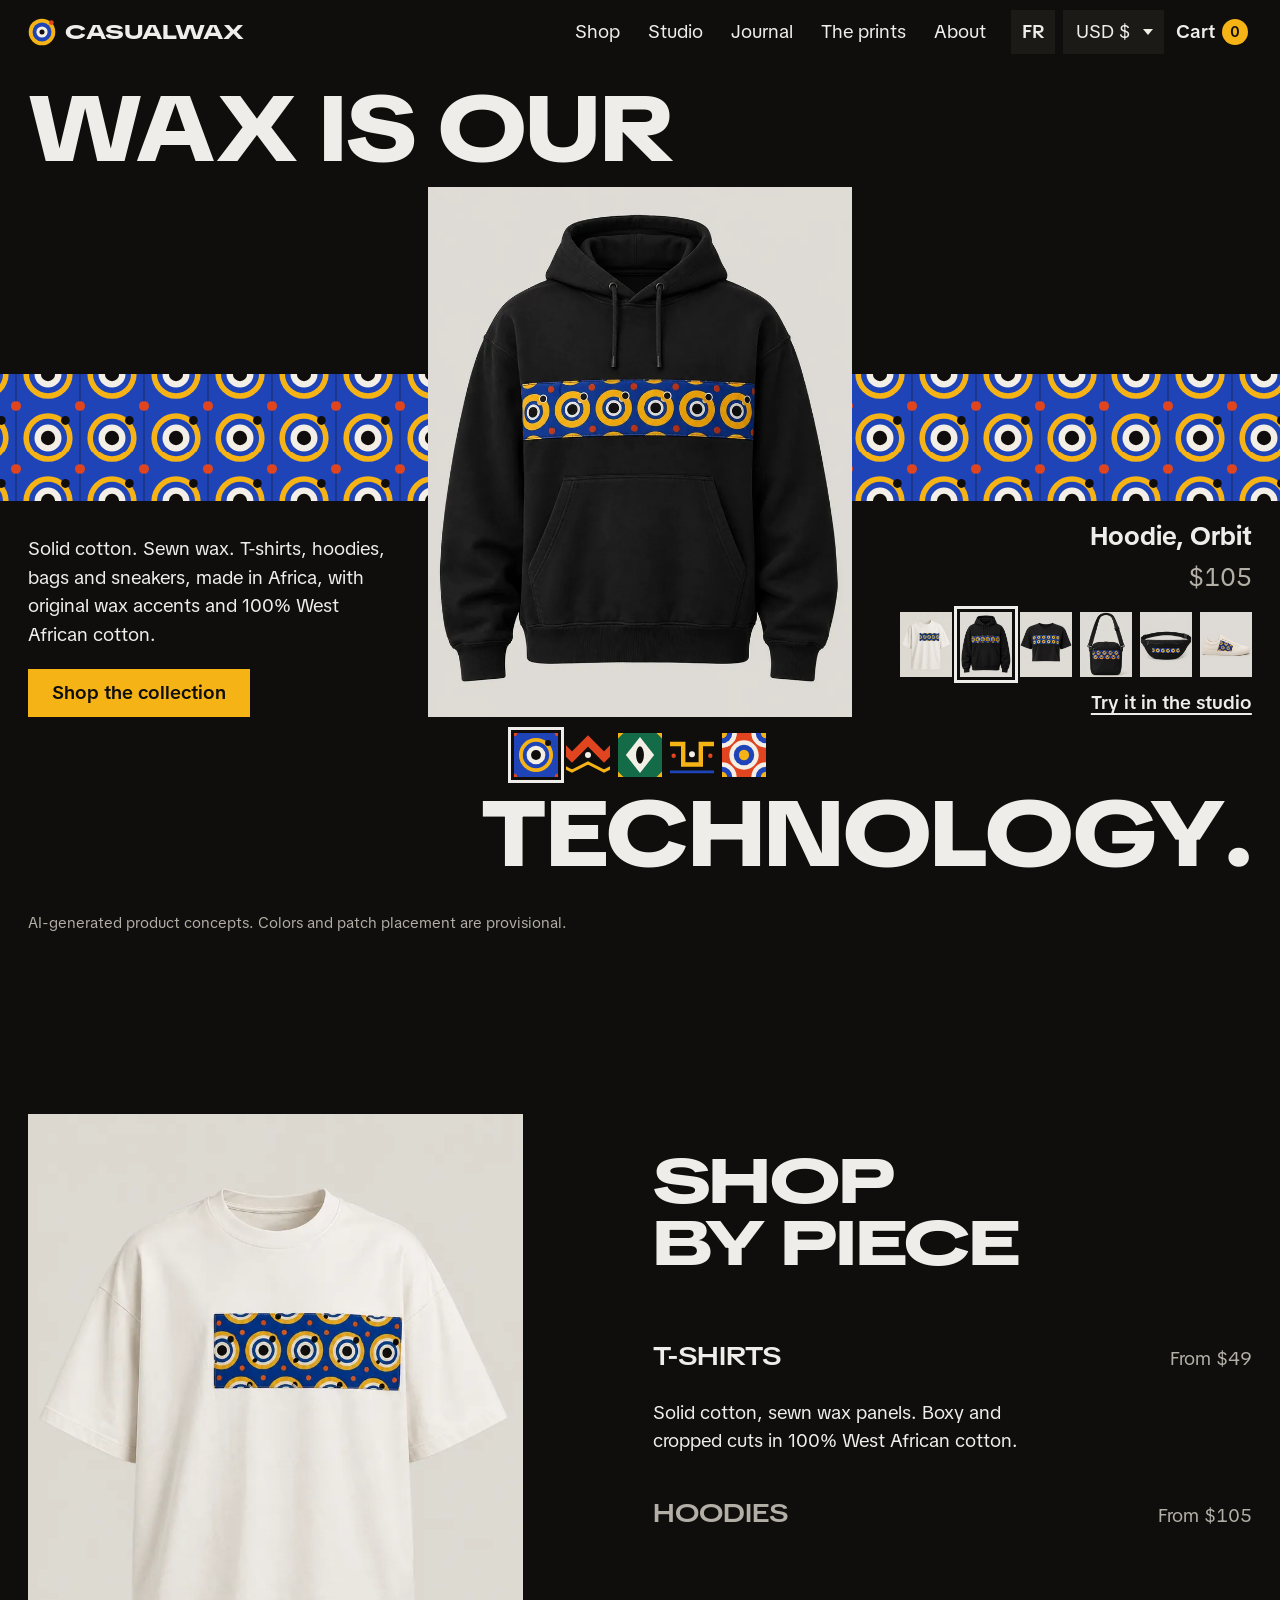
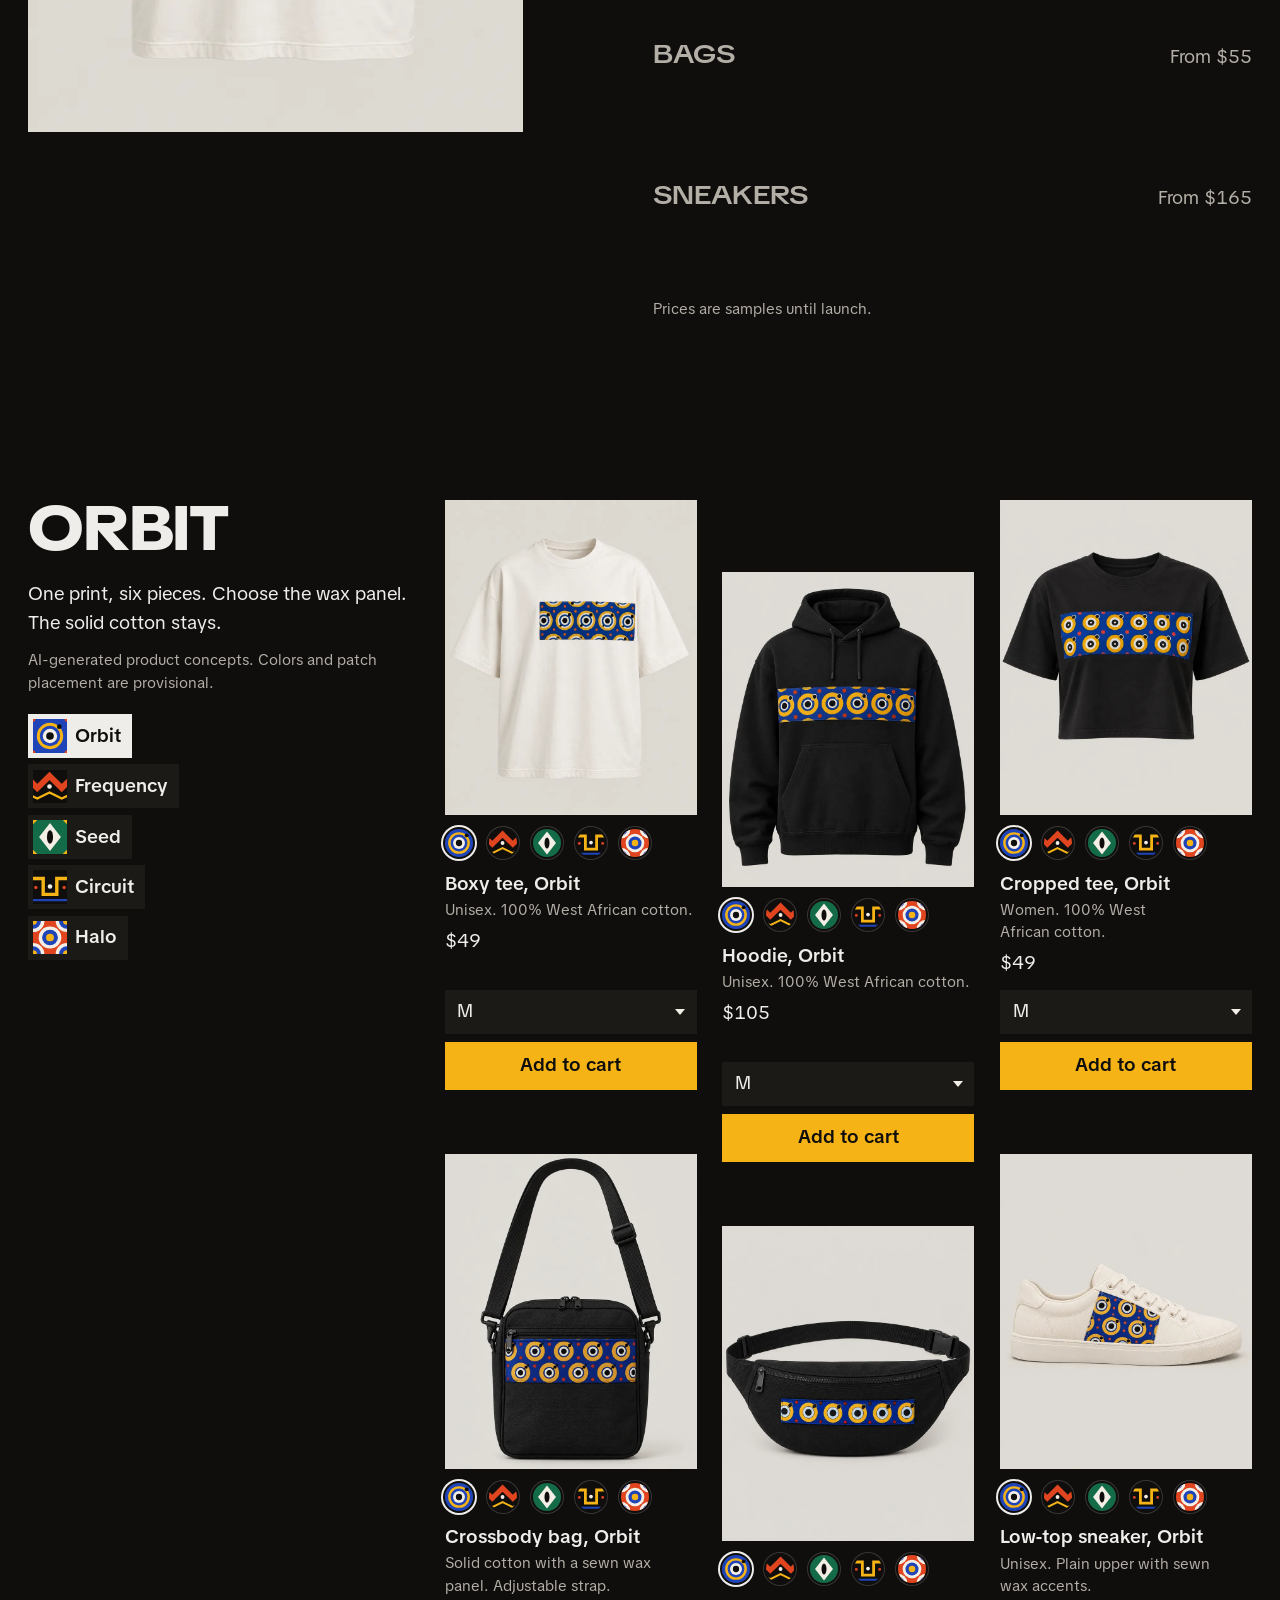
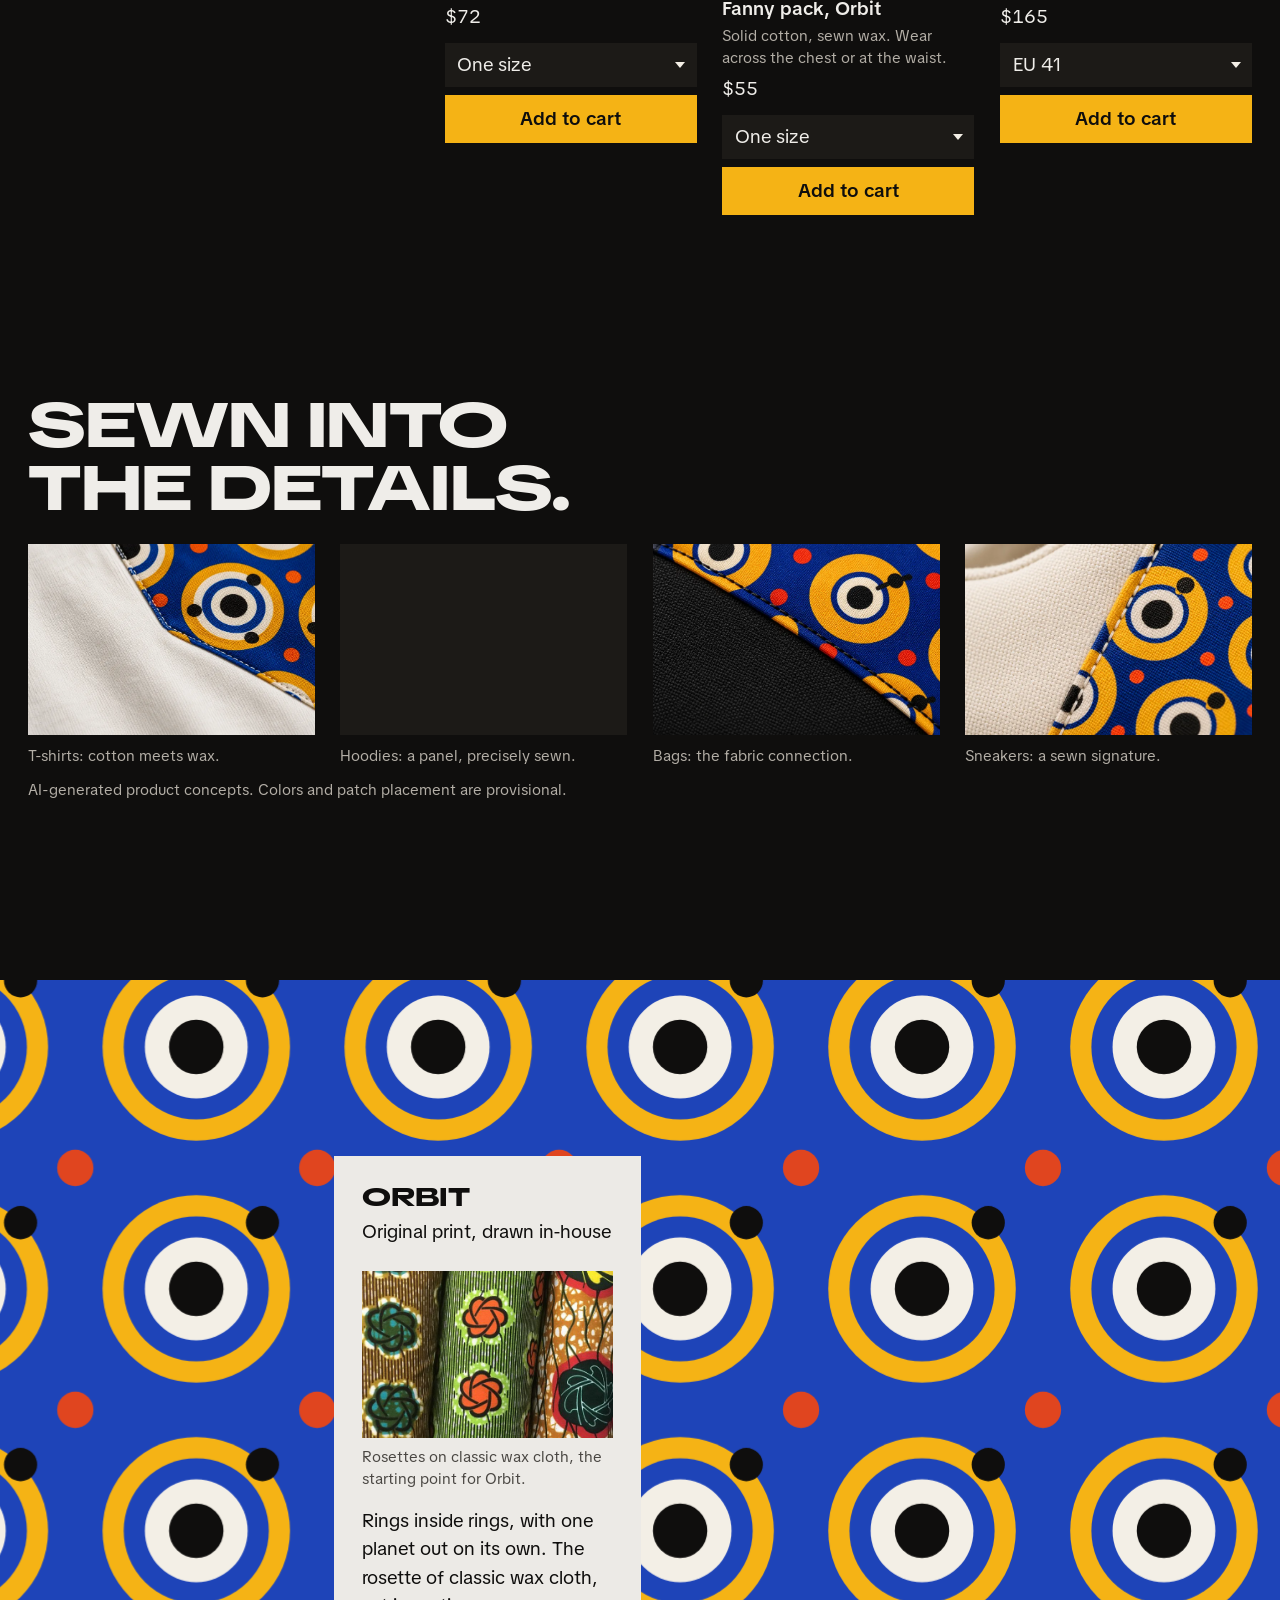
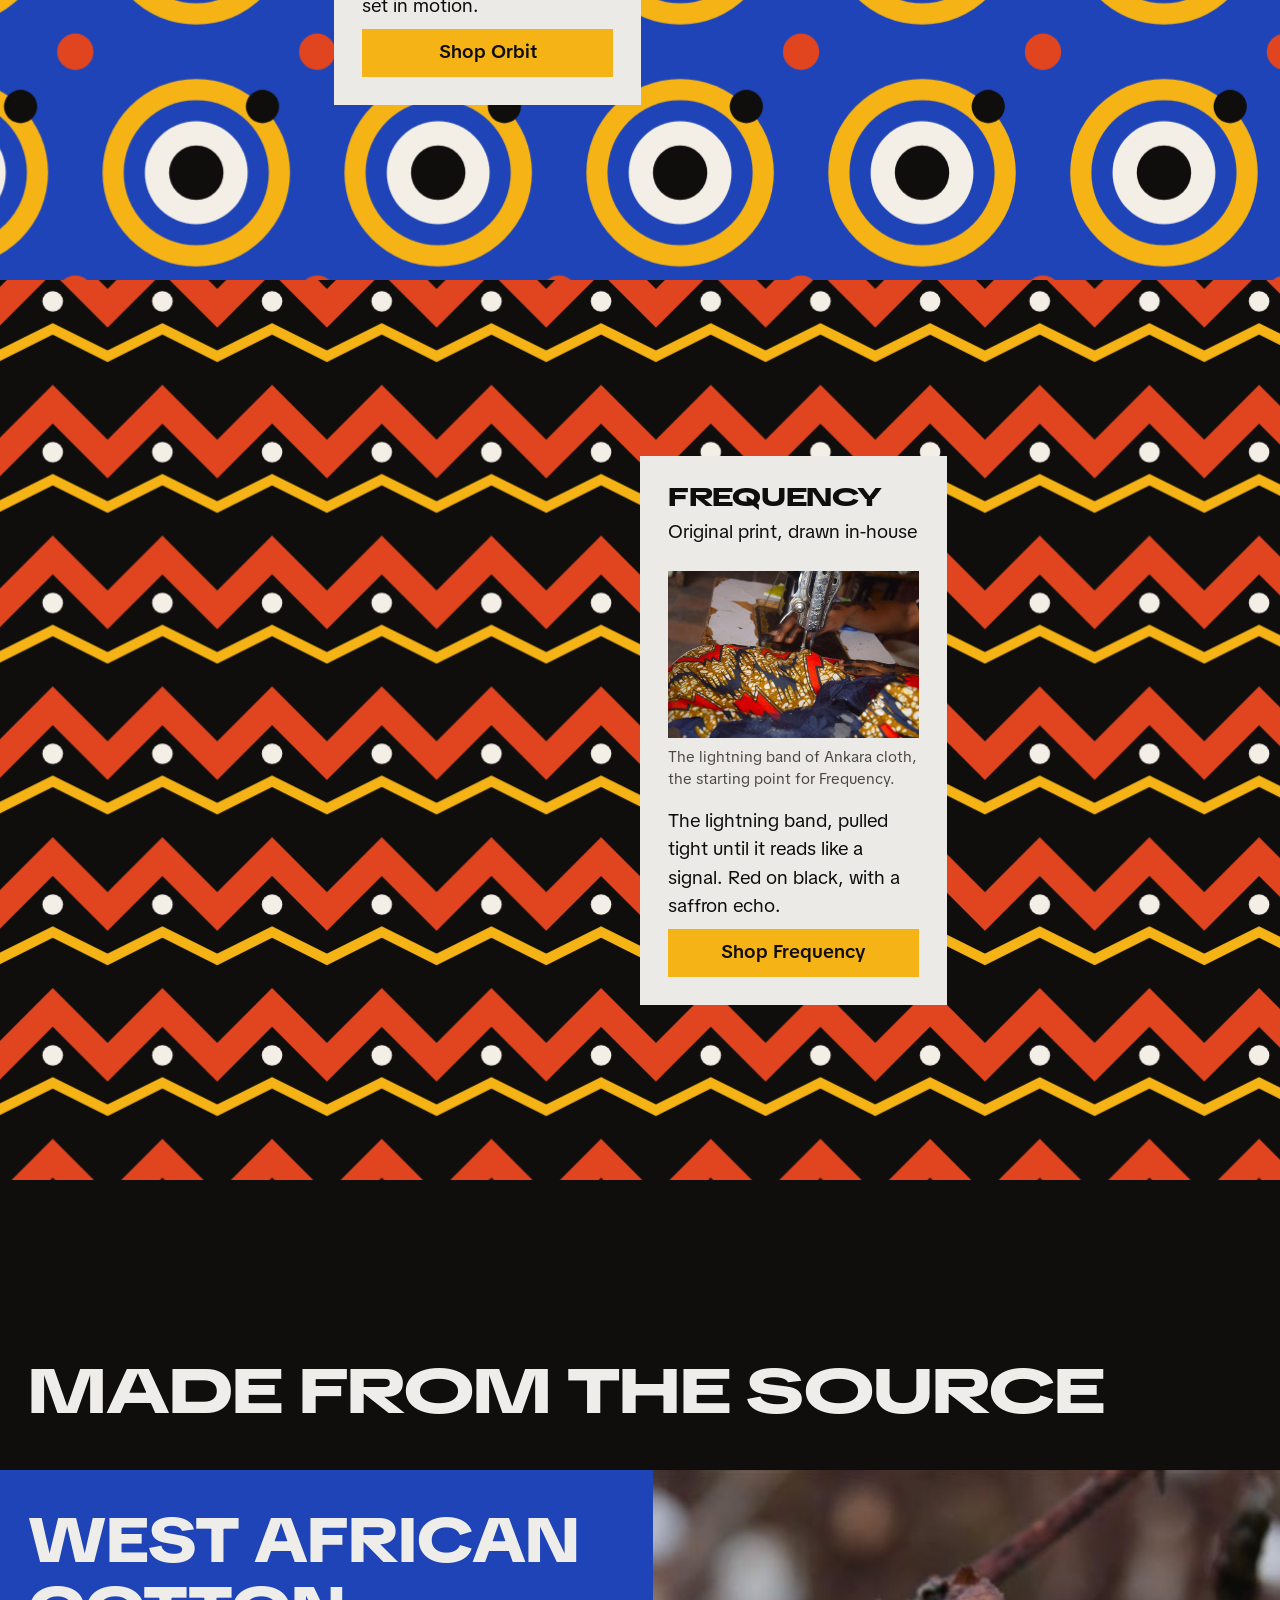
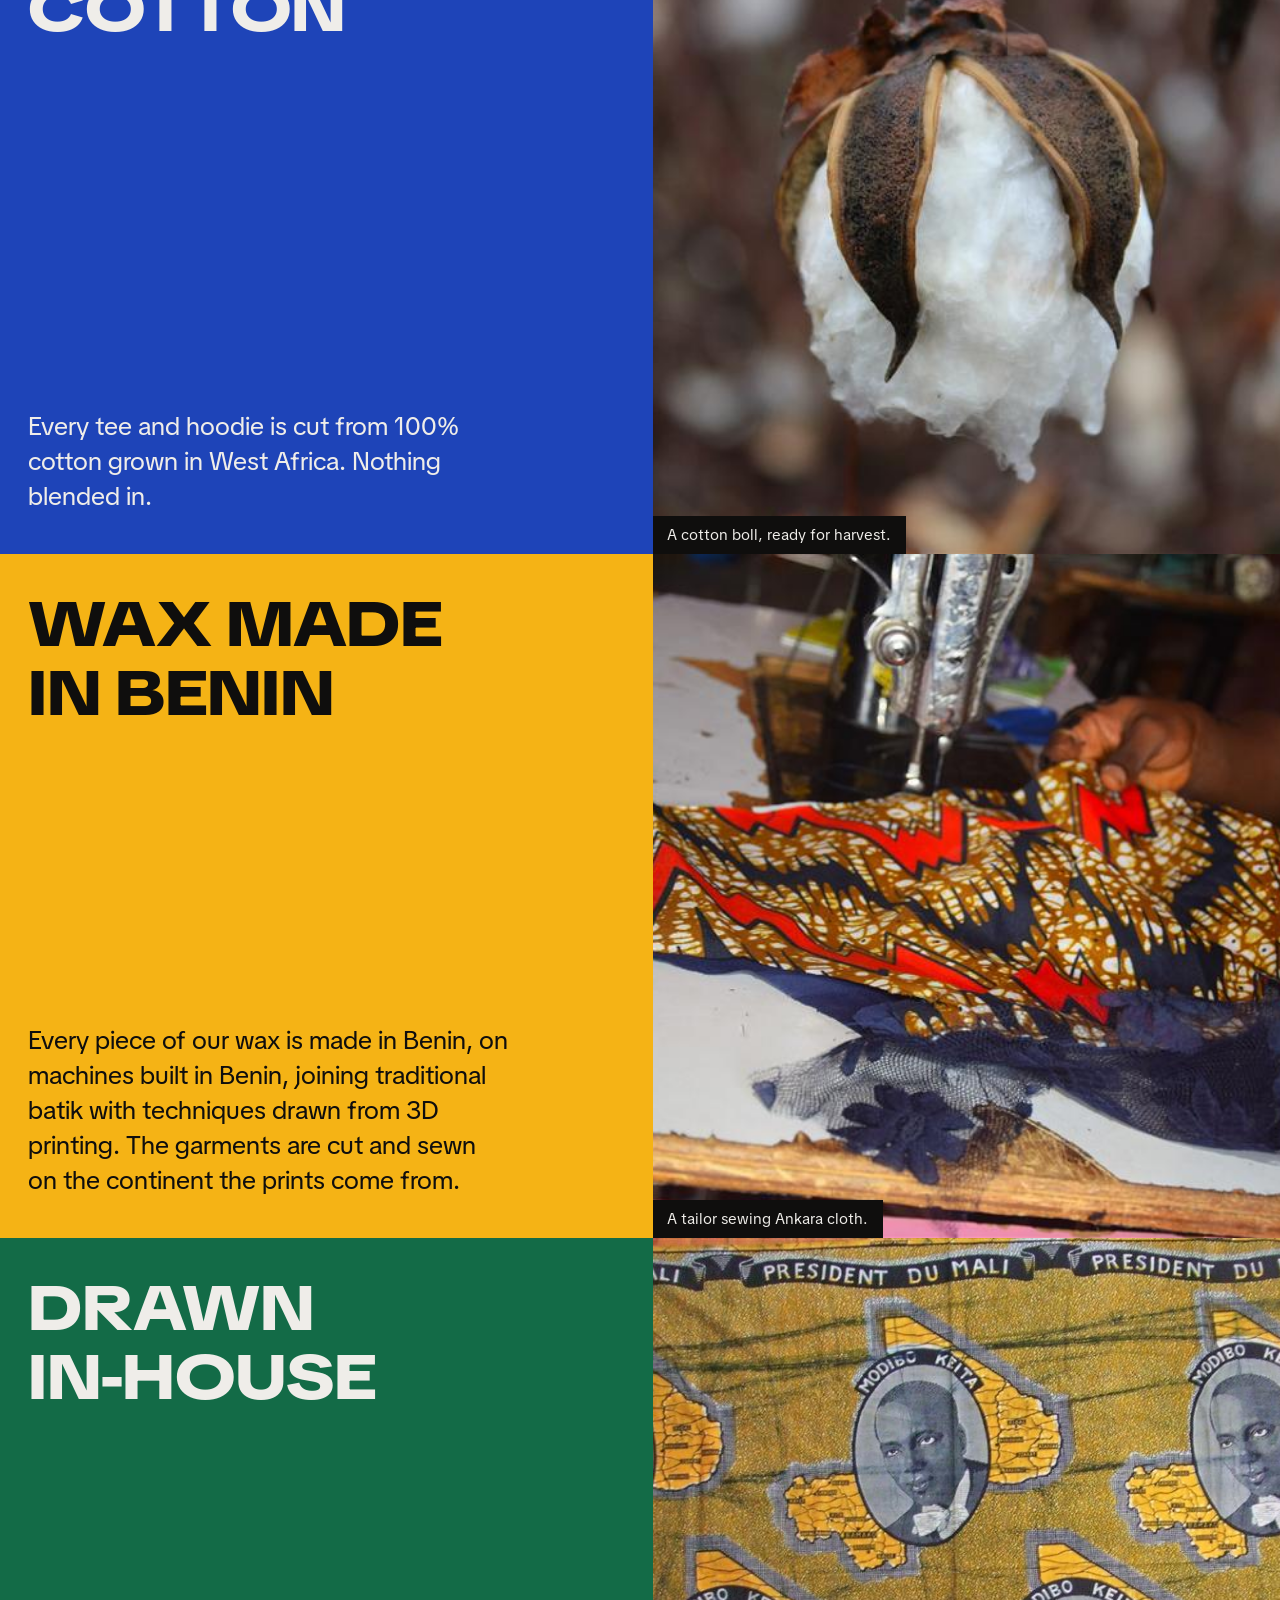
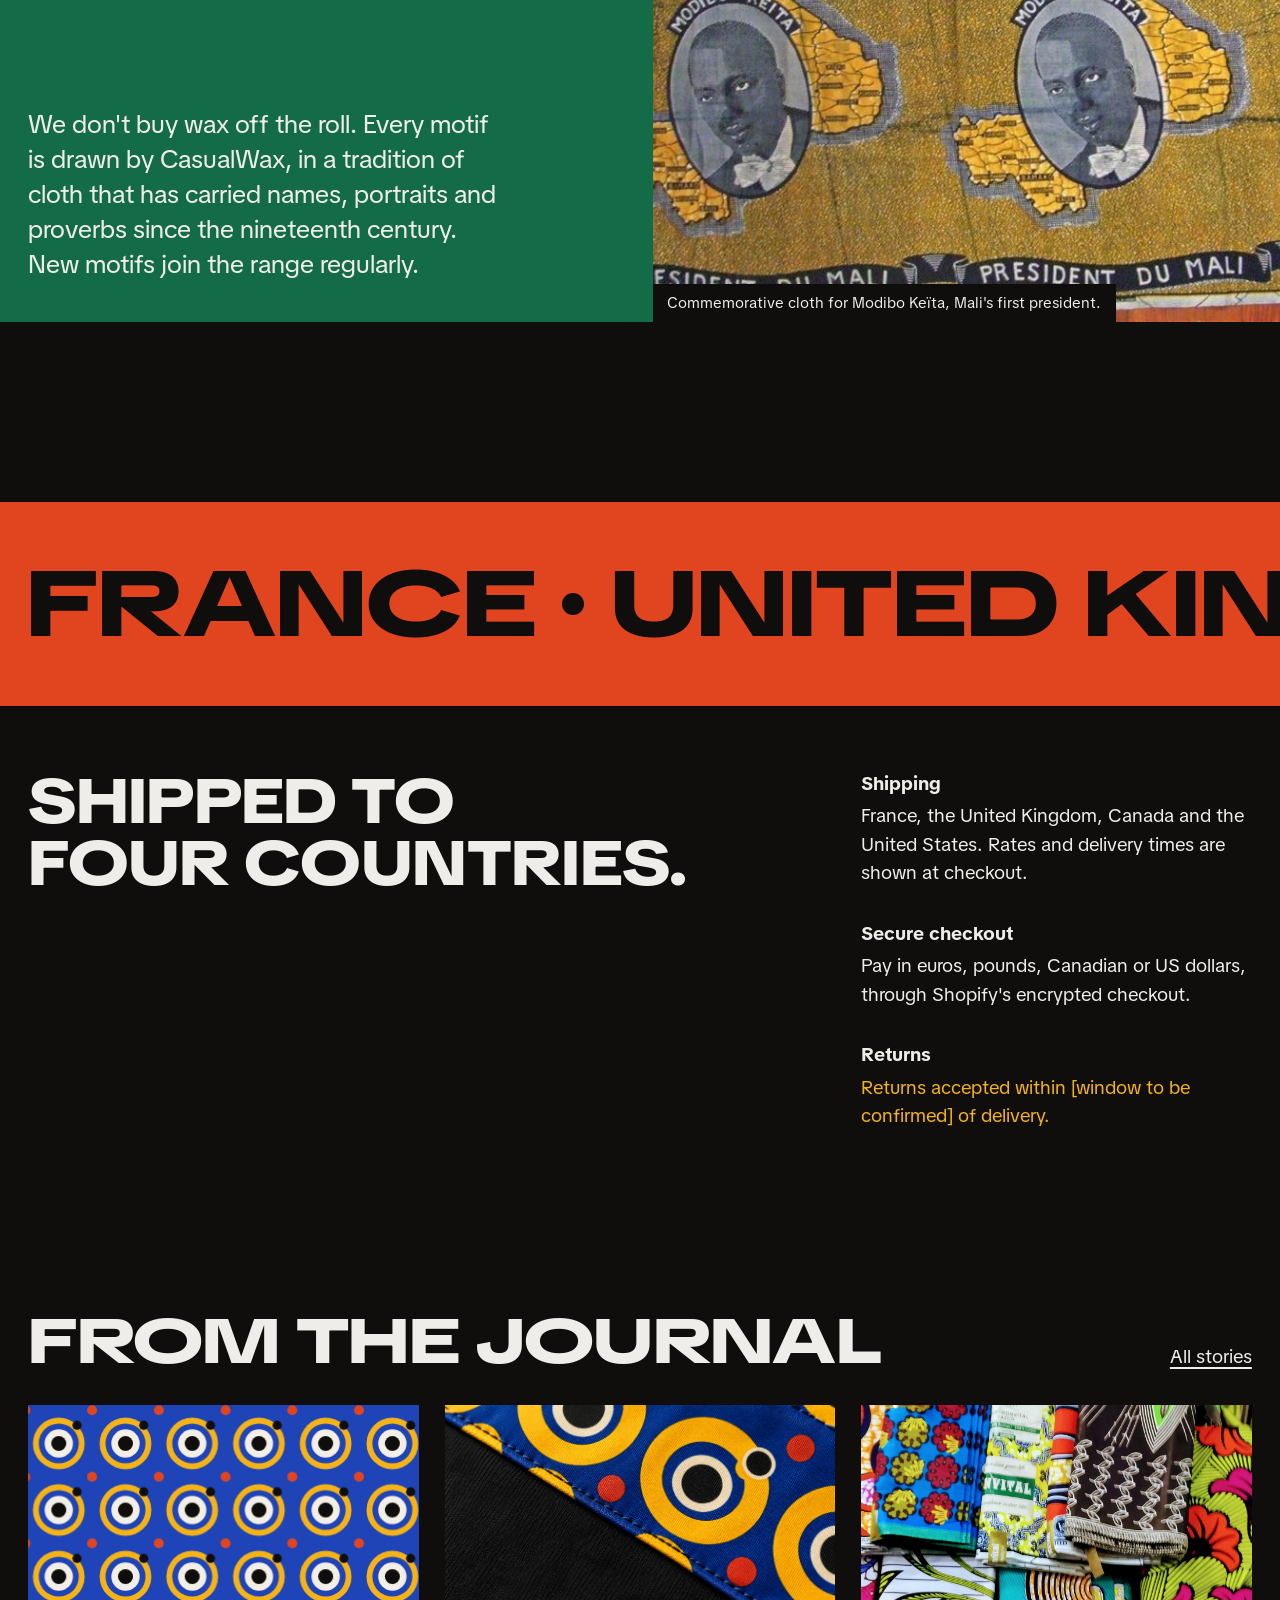
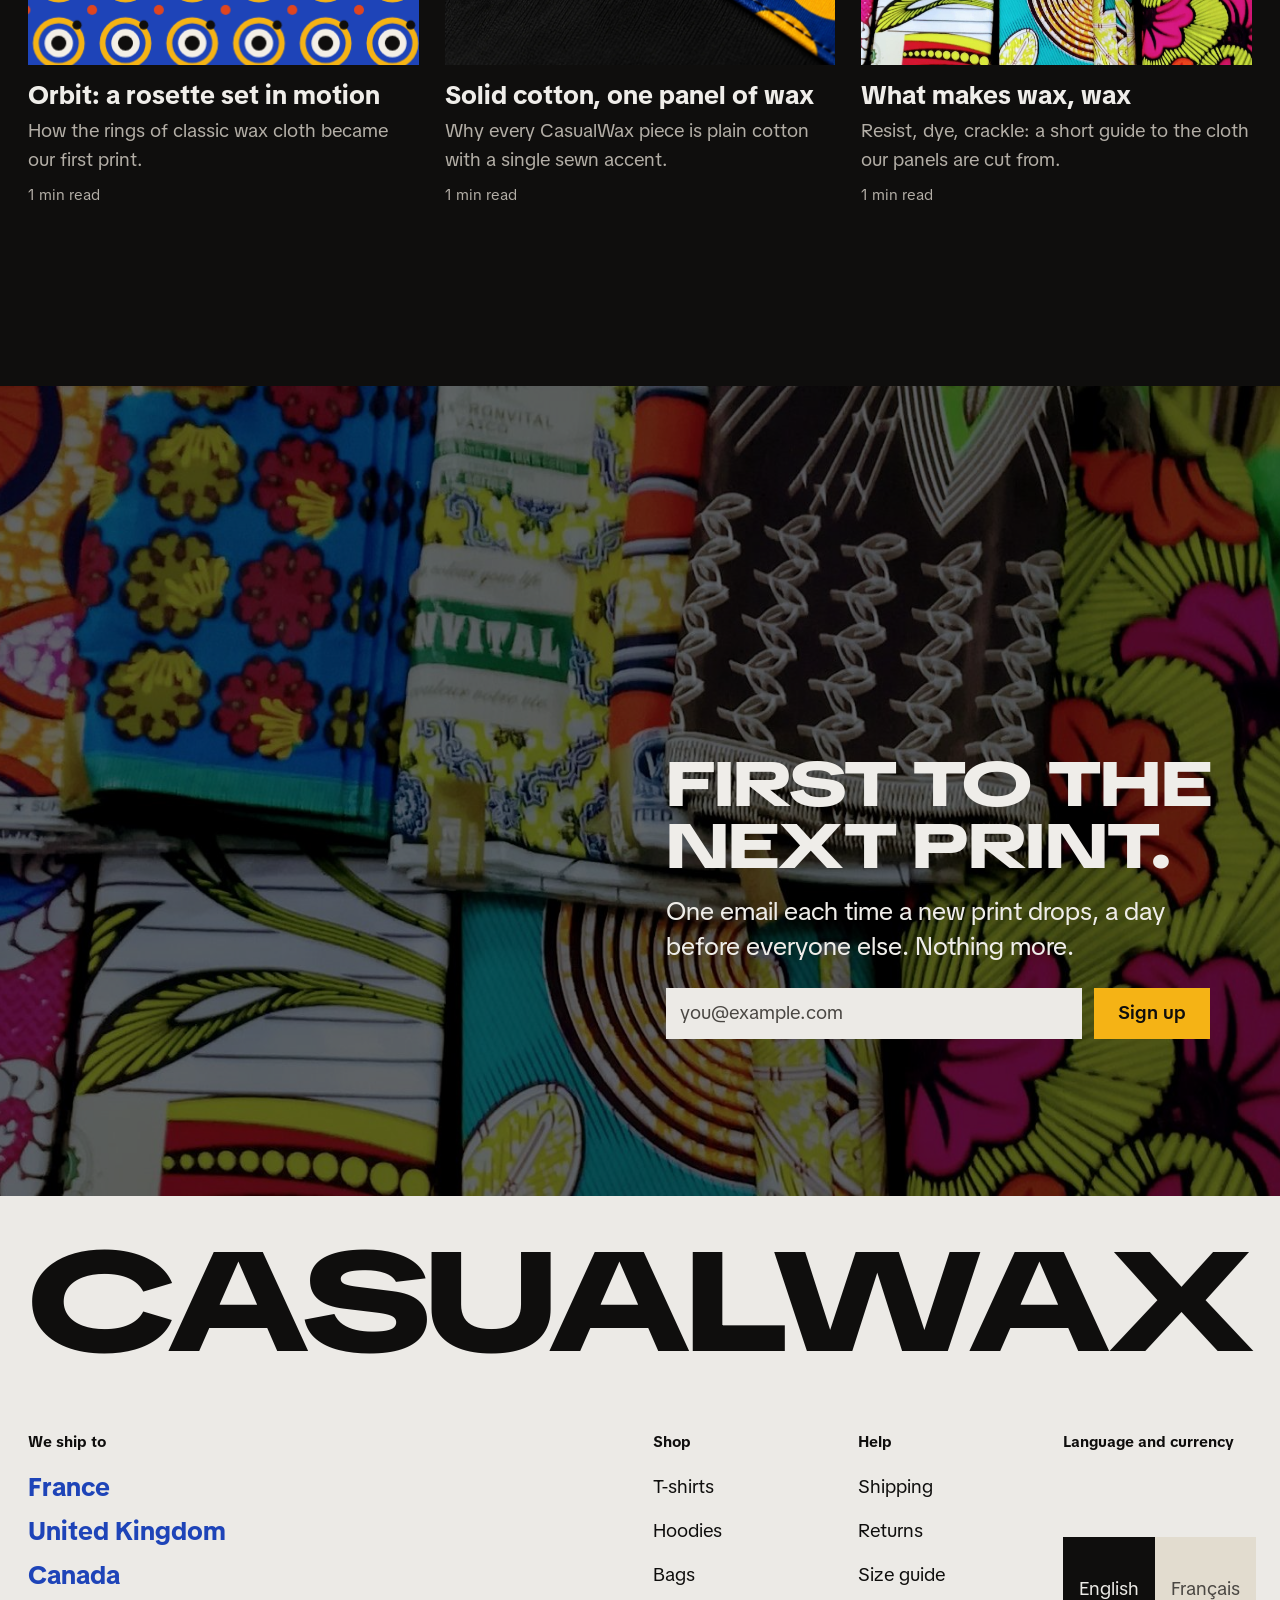
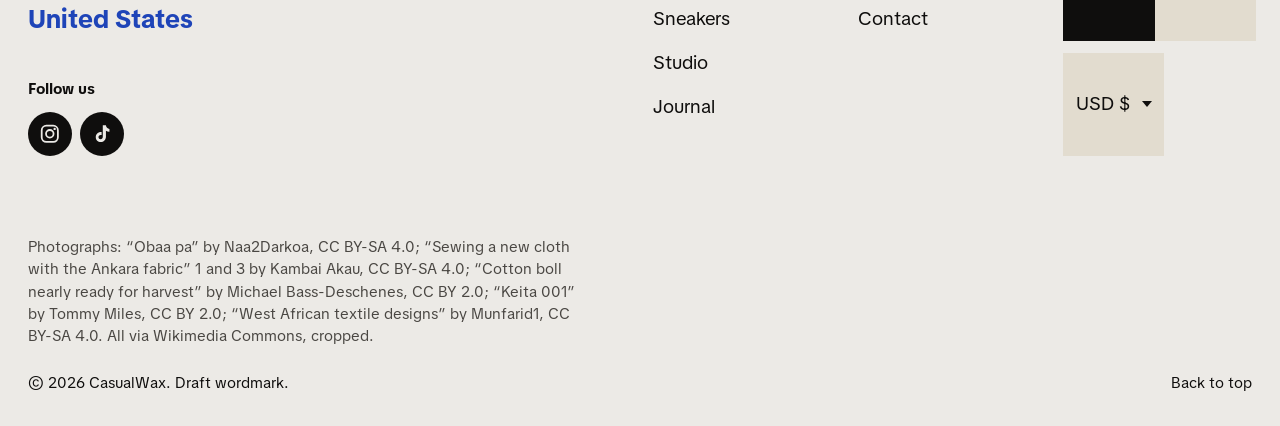
==== commit 531ad99b: "Hero word cycle; brand copy: Benin wax, new motifs Co-Authored-By: Claude Opus 5.5 <noreply@anthropi" ====
--- a/index.html
+++ b/index.html
@@ -11,7 +11,7 @@
 <link rel="preconnect" href="https://fonts.googleapis.com">
 <link rel="preconnect" href="https://fonts.gstatic.com" crossorigin>
 <link href="https://fonts.googleapis.com/css2?family=TikTok+Sans:wdth,wght@75..150,300..900&display=swap" rel="stylesheet">
-<link rel="stylesheet" href="styles.css?v=20261026a">
+<link rel="stylesheet" href="styles.css?v=20261026b">
 <script>document.documentElement.classList.add('js')</script>
 </head>
 <body>
@@ -126,7 +126,7 @@
 <section class="hero" id="top" data-shopify-section="hero-wax" aria-labelledby="hero-title" data-hero>
   <h1 id="hero-title" class="hero-title">
     <span class="hero-half hero-half--a" data-i18n="hero.a">Wax is our</span>
-    <span class="hero-half hero-half--b" data-i18n="hero.b">technology.</span>
+    <span class="hero-half hero-half--b"><span class="hero-word" data-hero-word data-i18n="hero.b">technology.</span></span>
   </h1>
   <div class="hero-band" aria-hidden="true" data-hero-band>
     <span class="hero-band-run" style="--tile: url(assets/wax/orbit.svg)"></span>
@@ -365,8 +365,8 @@
       </figure>
     </article>
     <article class="sheet sheet--saffron">
-      <h3 class="sheet-name" data-i18n="made.africa">Made in Africa</h3>
-      <p class="sheet-text" data-i18n="made.africa.t">Cut and sewn on the continent the prints come from.</p>
+      <h3 class="sheet-name" data-i18n="made.africa">Wax made in Benin</h3>
+      <p class="sheet-text" data-i18n="made.africa.t">Every piece of our wax is made in Benin, on machines built in Benin, joining traditional batik with techniques drawn from 3D printing. The garments are cut and sewn on the continent the prints come from.</p>
       <figure class="sheet-pic">
         <img src="assets/tailor-ankara-1600.jpg" srcset="assets/tailor-ankara-800.jpg 800w, assets/tailor-ankara-1600.jpg 1600w" sizes="(min-width: 900px) 50vw, 100vw" width="1600" height="1067" alt="A tailor's hands feeding yellow, red and blue Ankara cloth under a sewing machine needle" loading="lazy" decoding="async">
         <figcaption data-i18n="made.africa.cap">A tailor sewing Ankara cloth.</figcaption>
@@ -374,7 +374,7 @@
     </article>
     <article class="sheet sheet--green">
       <h3 class="sheet-name" data-i18n="made.prints">Drawn in-house</h3>
-      <p class="sheet-text" data-i18n="made.prints.t">We don't buy wax off the roll. Every motif is drawn by CasualWax, in a tradition of cloth that has carried names, portraits and proverbs since the nineteenth century.</p>
+      <p class="sheet-text" data-i18n="made.prints.t">We don't buy wax off the roll. Every motif is drawn by CasualWax, in a tradition of cloth that has carried names, portraits and proverbs since the nineteenth century. New motifs join the range regularly.</p>
       <figure class="sheet-pic">
         <img src="assets/keita-cloth-1600.jpg" srcset="assets/keita-cloth-800.jpg 800w, assets/keita-cloth-1600.jpg 1600w" sizes="(min-width: 900px) 50vw, 100vw" width="1600" height="1438" alt="Ochre commemorative cloth repeating a portrait of Modibo Keïta inside the outline of Mali" loading="lazy" decoding="async">
         <figcaption data-i18n="made.prints.cap">Commemorative cloth for Modibo Keïta, Mali's first president.</figcaption>
@@ -483,7 +483,7 @@
 </div>
 
 <script src="wax-render.js?v=20261025" defer></script>
-<script src="site-data.js?v=20261025-215007" defer></script>
-<script src="main.js?v=20261026a" defer></script>
+<script src="site-data.js?v=20261026-082503" defer></script>
+<script src="main.js?v=20261026b" defer></script>
 </body>
 </html>
--- a/styles.css
+++ b/styles.css
@@ -140,6 +140,16 @@
 .hero-half { display: block; grid-column: 1 / -1; font-size: var(--hx); line-height: 0.9; font-stretch: 125%; white-space: nowrap; position: relative; z-index: 1; will-change: transform; }
 .hero-half--a { grid-row: 1; }
 .hero-half--b { grid-row: 3; justify-self: end; text-align: right; }
+/* the last word: a strip of the current wax crosses it out, then the next word rises into its place */
+.hero-word { display: inline-grid; justify-items: end; }
+.hero-word-run { grid-area: 1 / 1; transition: opacity 320ms var(--ease-out), translate 560ms var(--ease-out); }
+.hero-word-text { position: relative; }
+.hero-word-strike { position: absolute; left: -0.06em; right: -0.06em; top: 46%; height: 0.14em; translate: 0 -50%;
+  background-color: var(--bg); background-image: var(--tile, none); background-repeat: repeat-x; background-position: left center; background-size: auto 100%;
+  clip-path: inset(0 100% 0 0); transition: clip-path 520ms var(--ease-in-out); }
+.hero-word-run.is-struck .hero-word-strike { clip-path: inset(0 0 0 0); }
+.hero-word-run.is-coming { opacity: 0; translate: 0 0.35em; transition: none; }
+.hero-word-run.is-going { opacity: 0; translate: 0 -0.35em; }
 
 /* the sewn band: the print drifting across the ground */
 .hero-band { grid-row: 2; grid-column: 1 / -1; align-self: start; position: relative; z-index: 0; overflow: hidden;
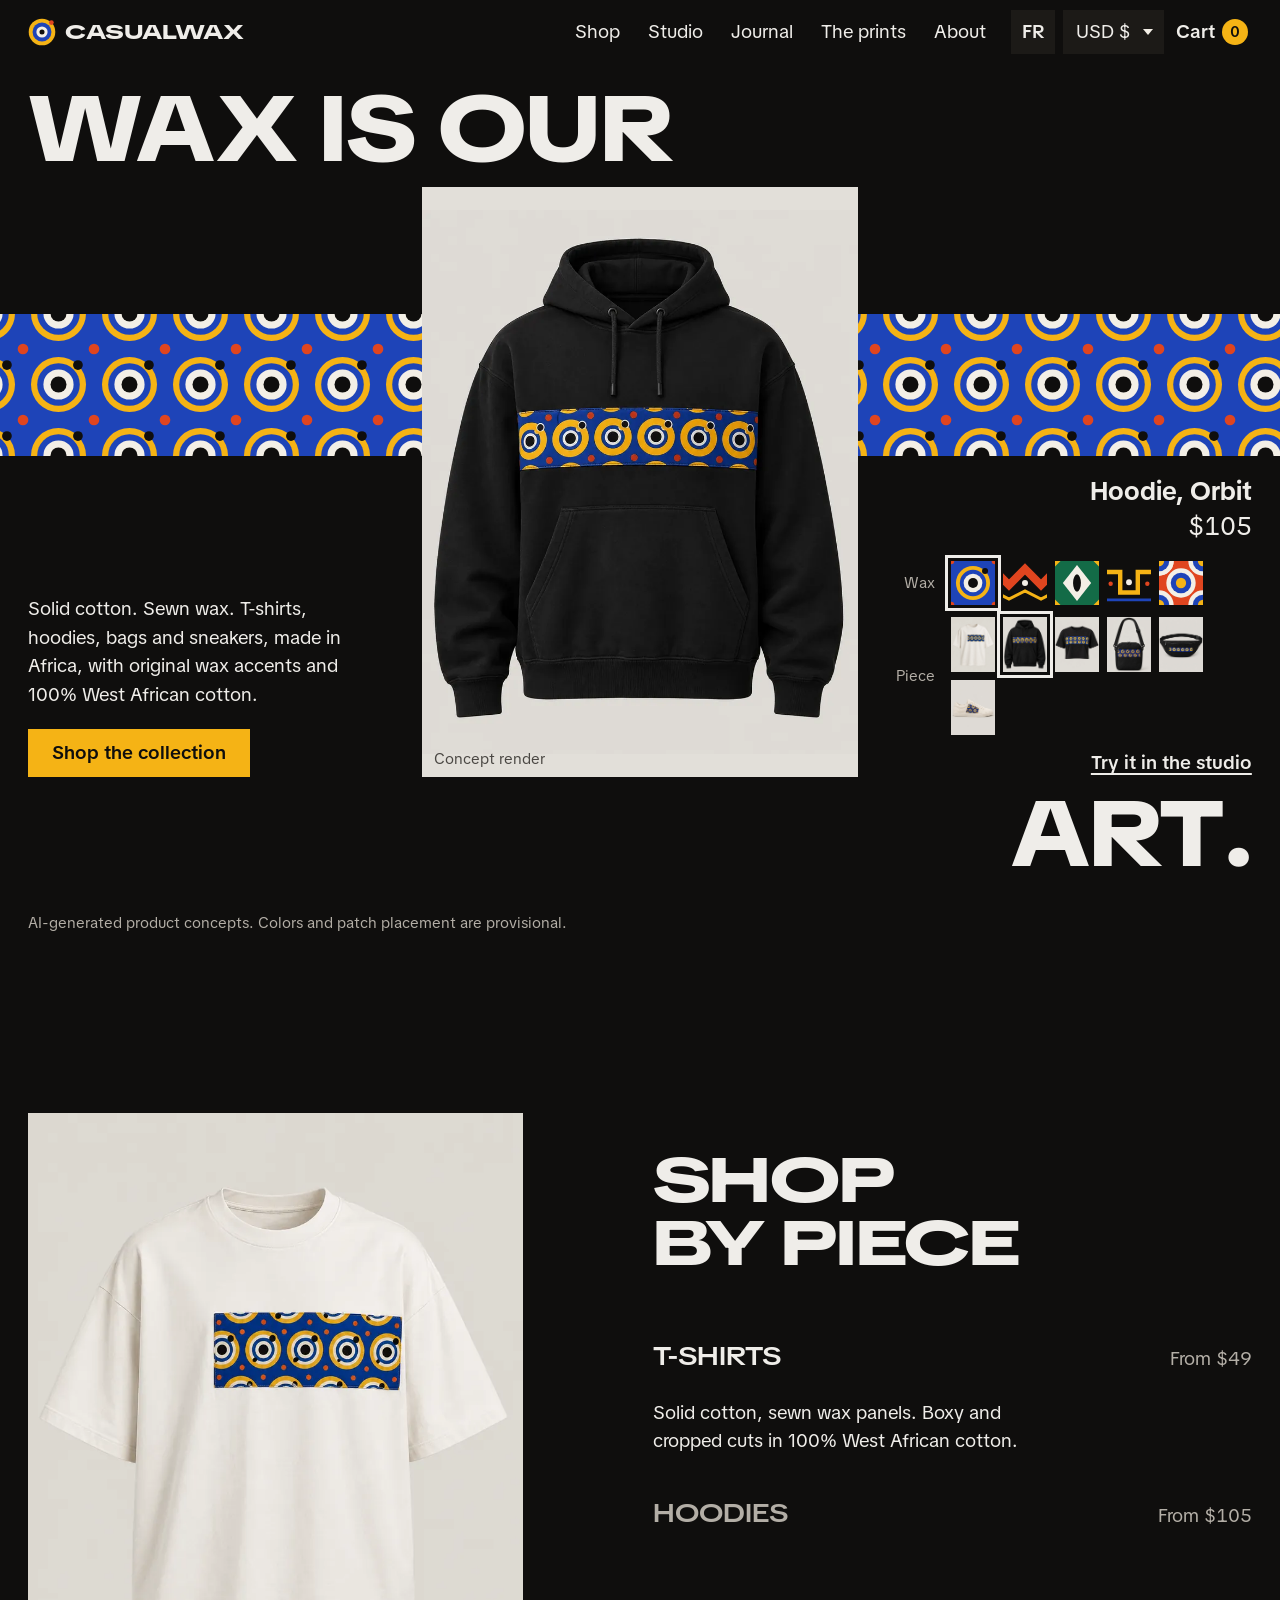
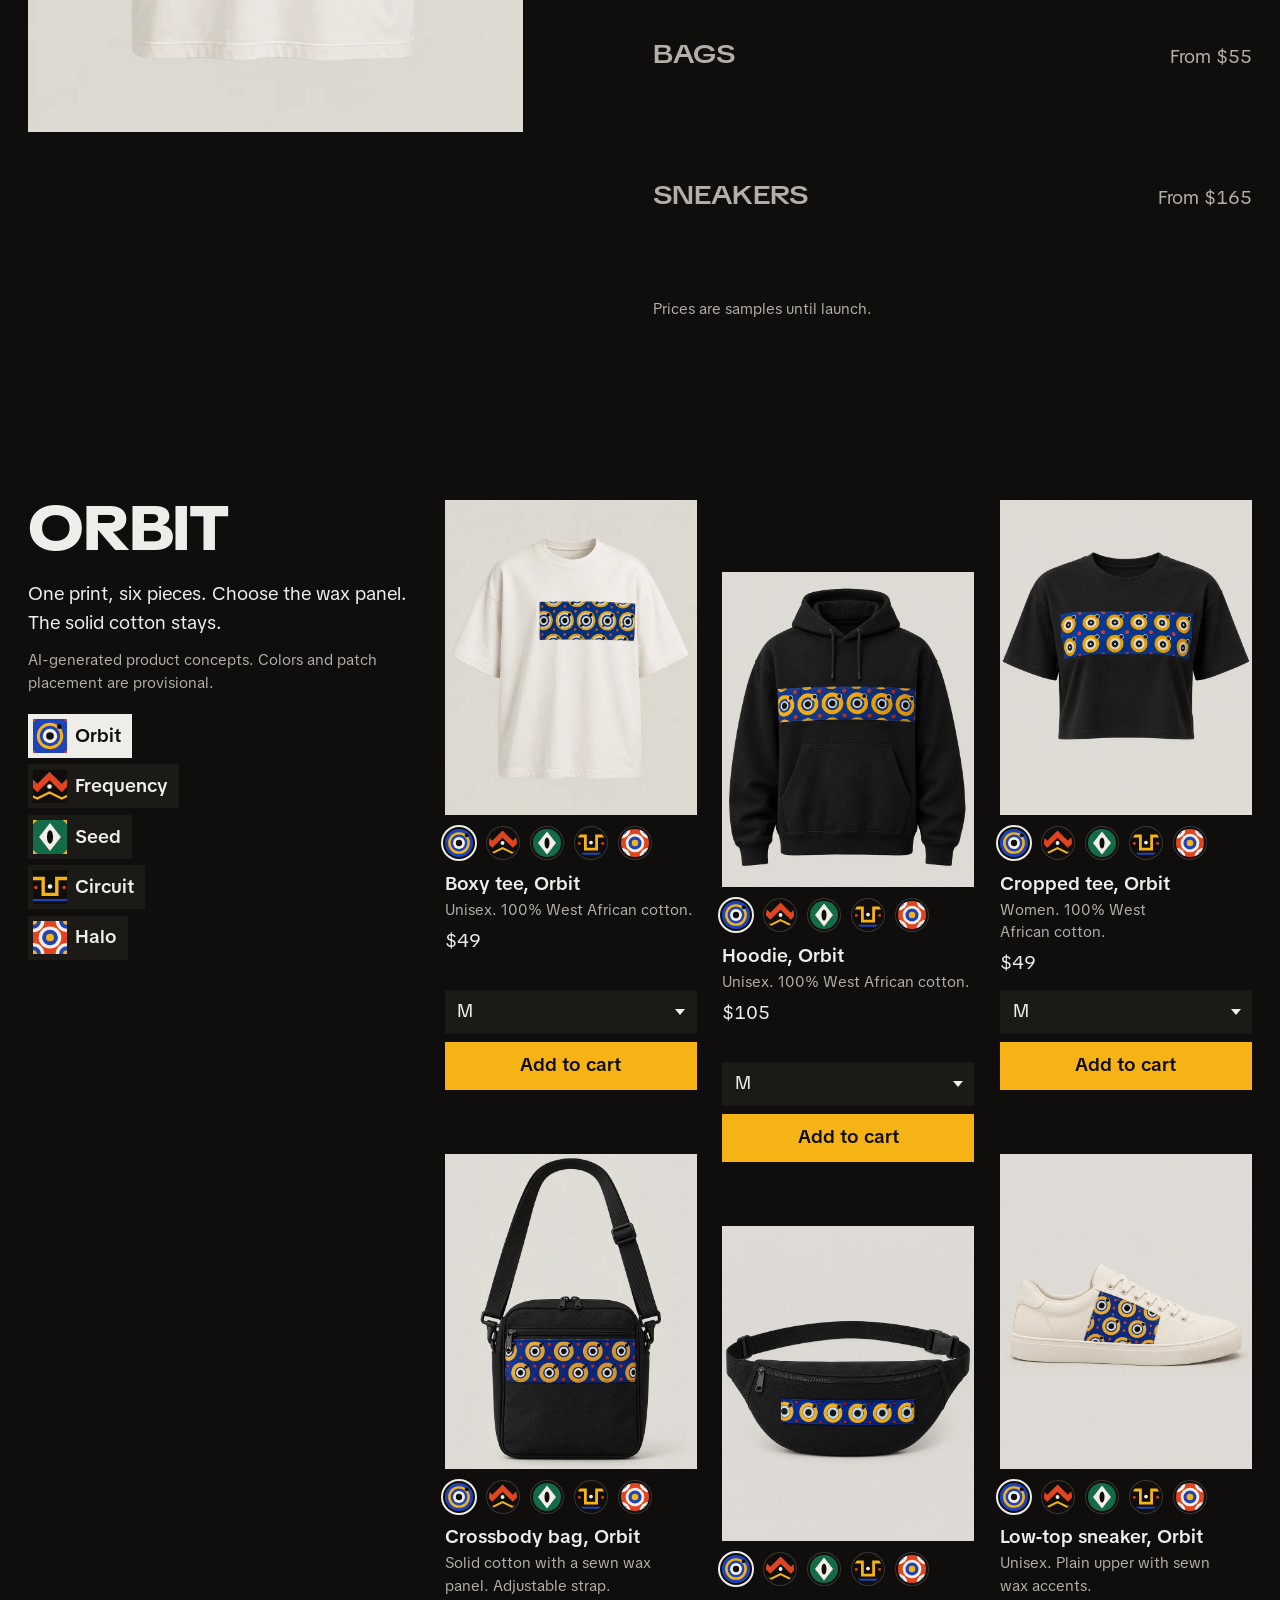
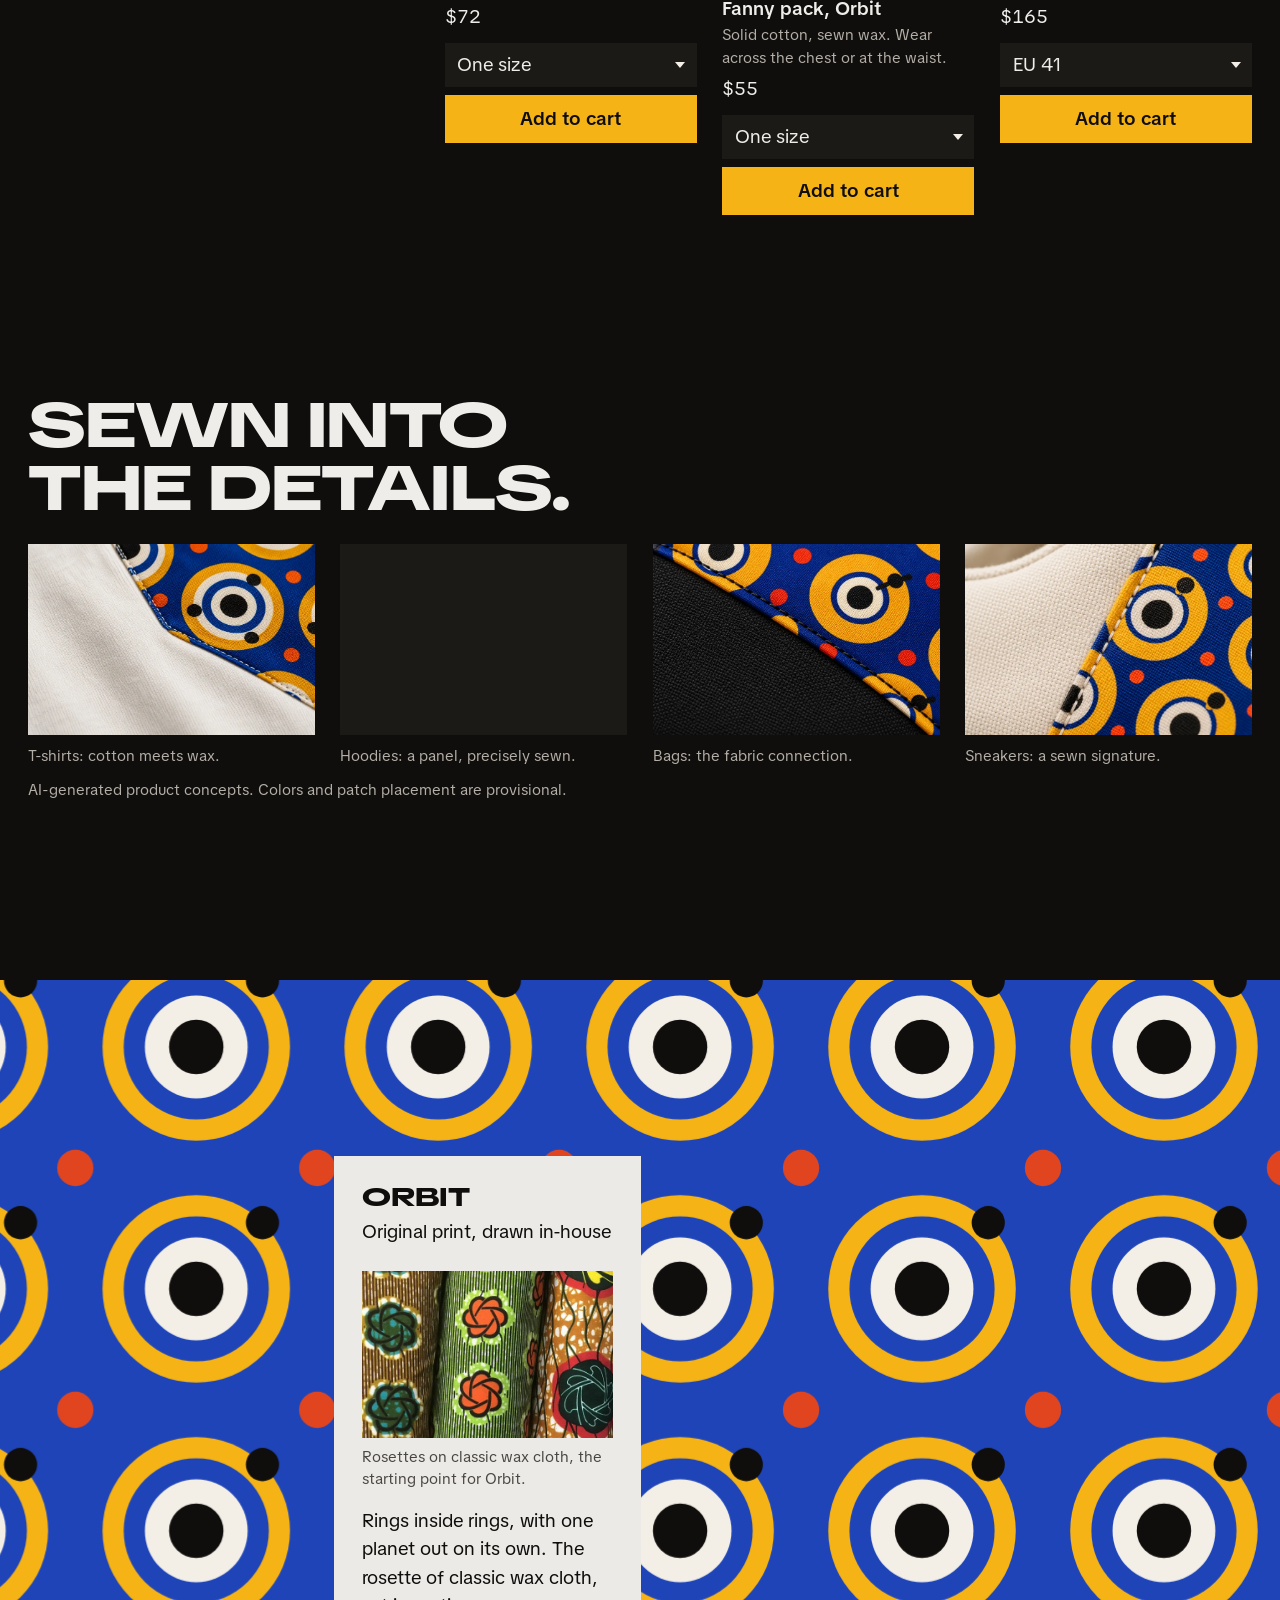
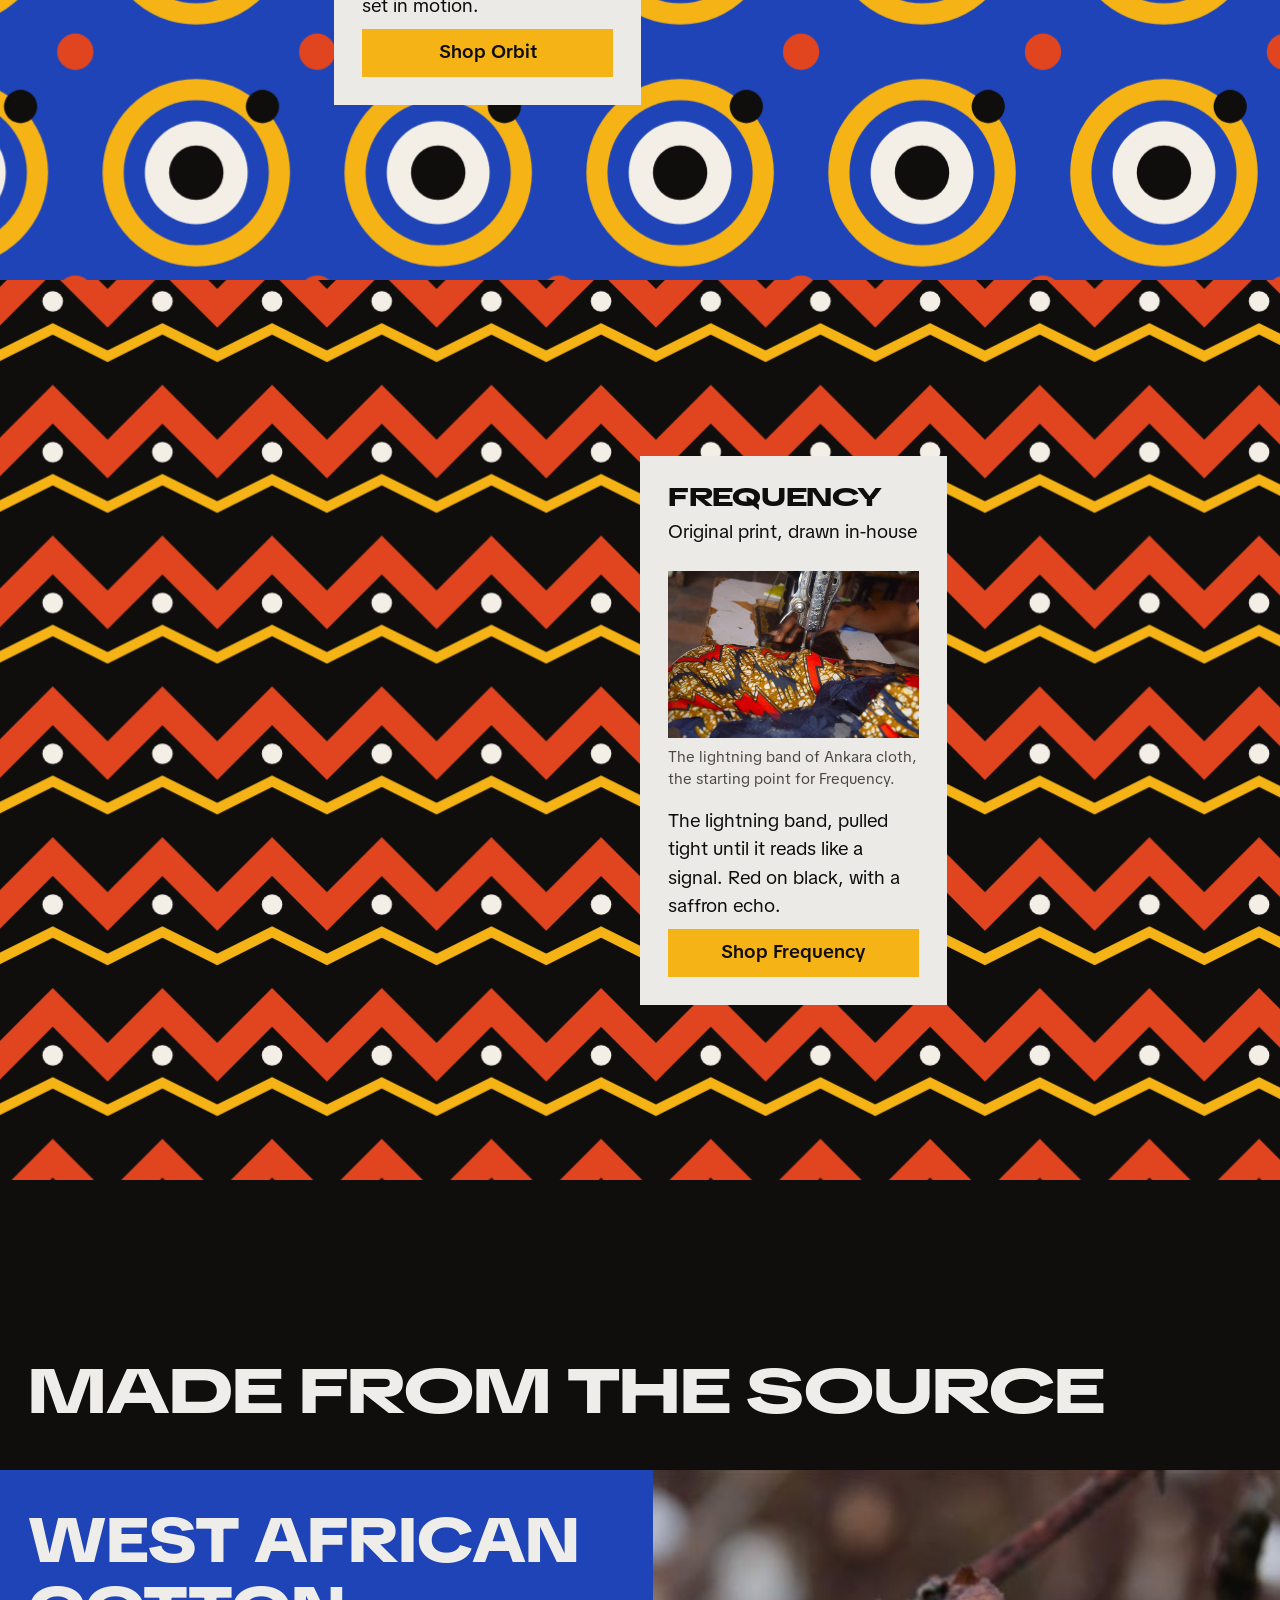
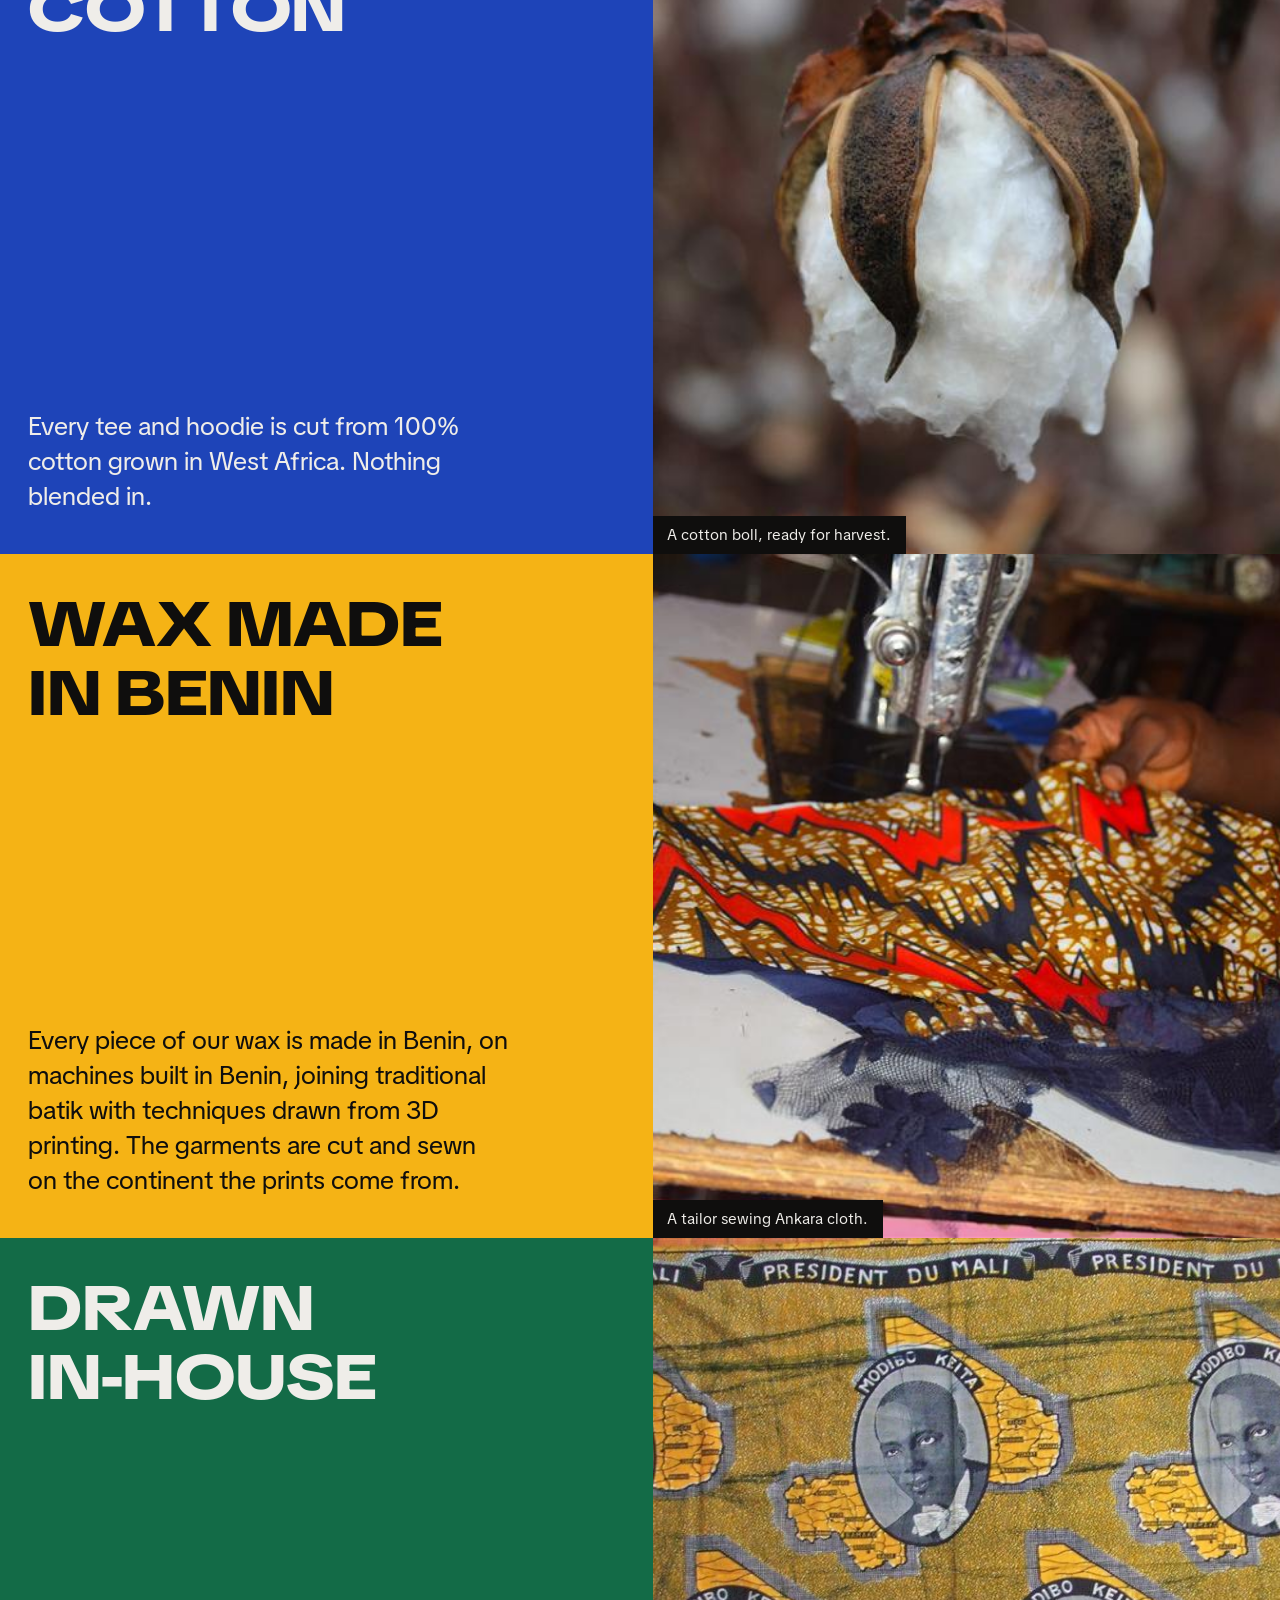
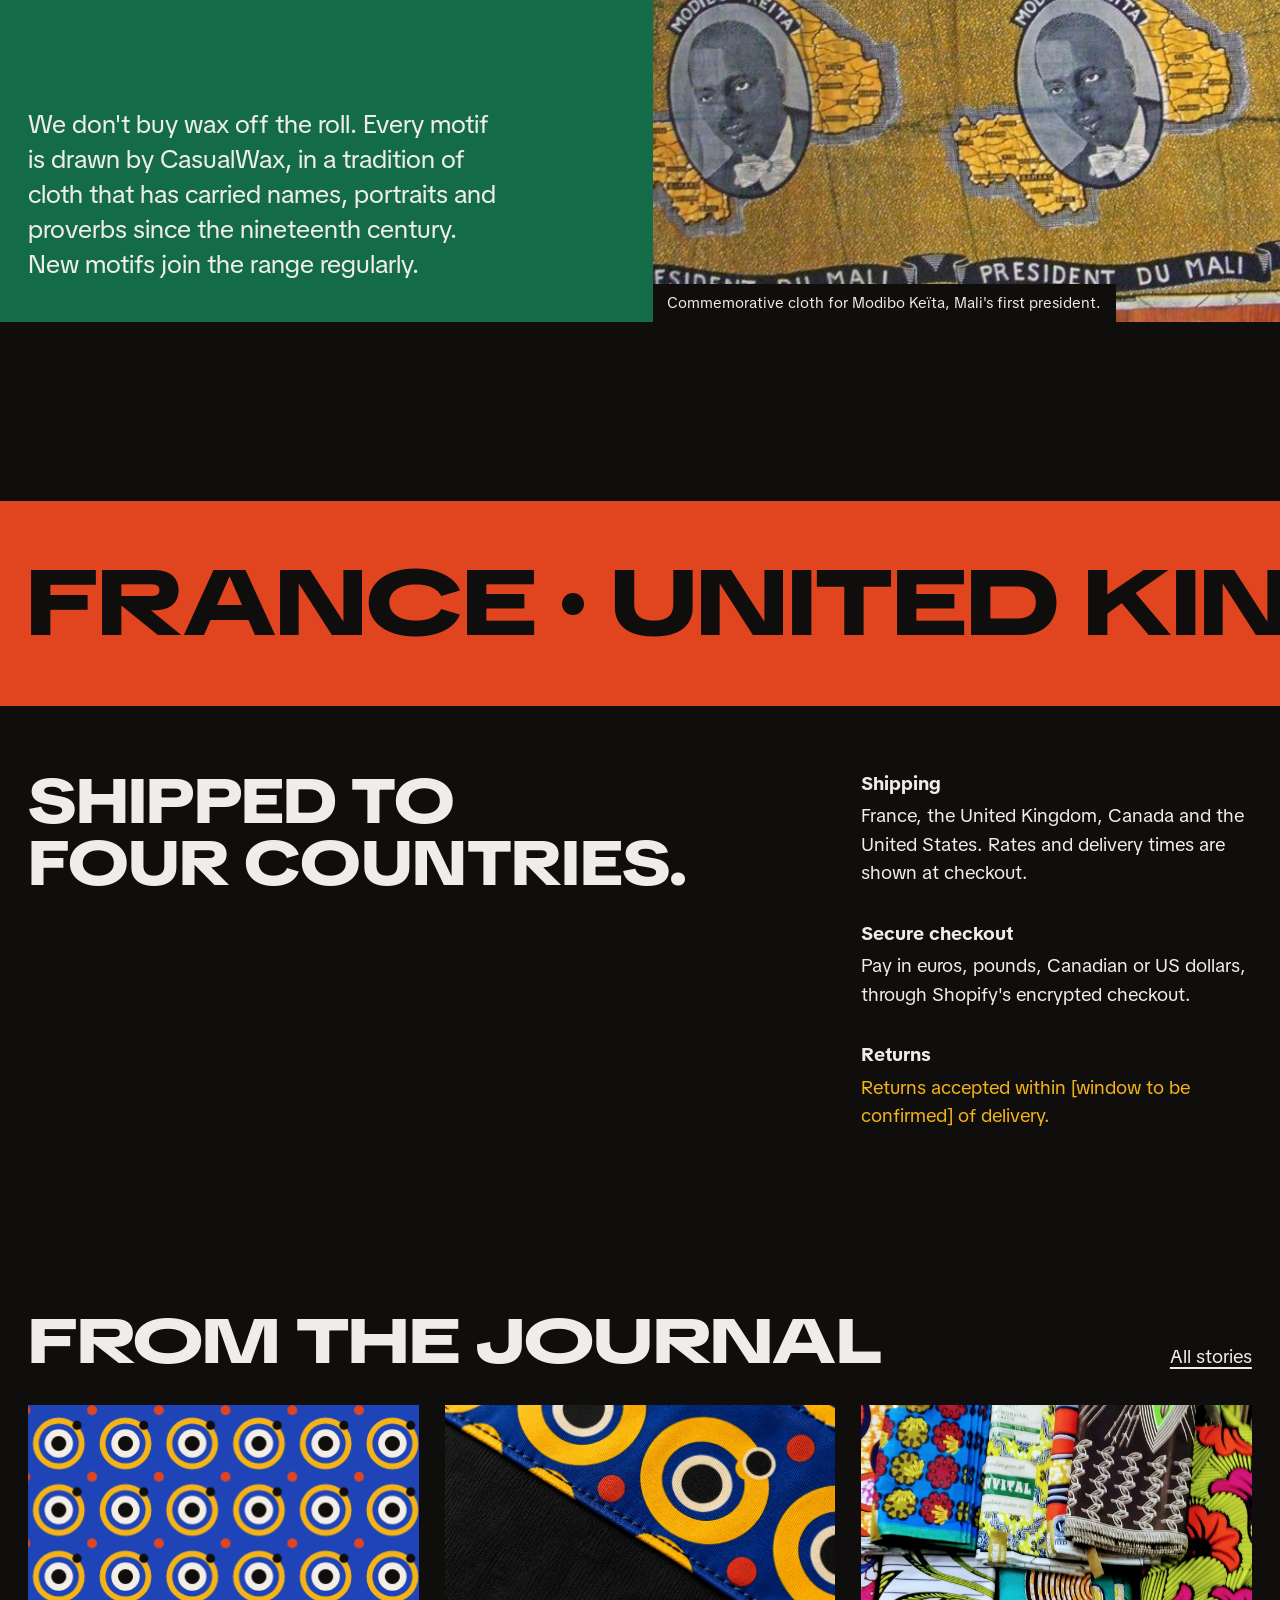
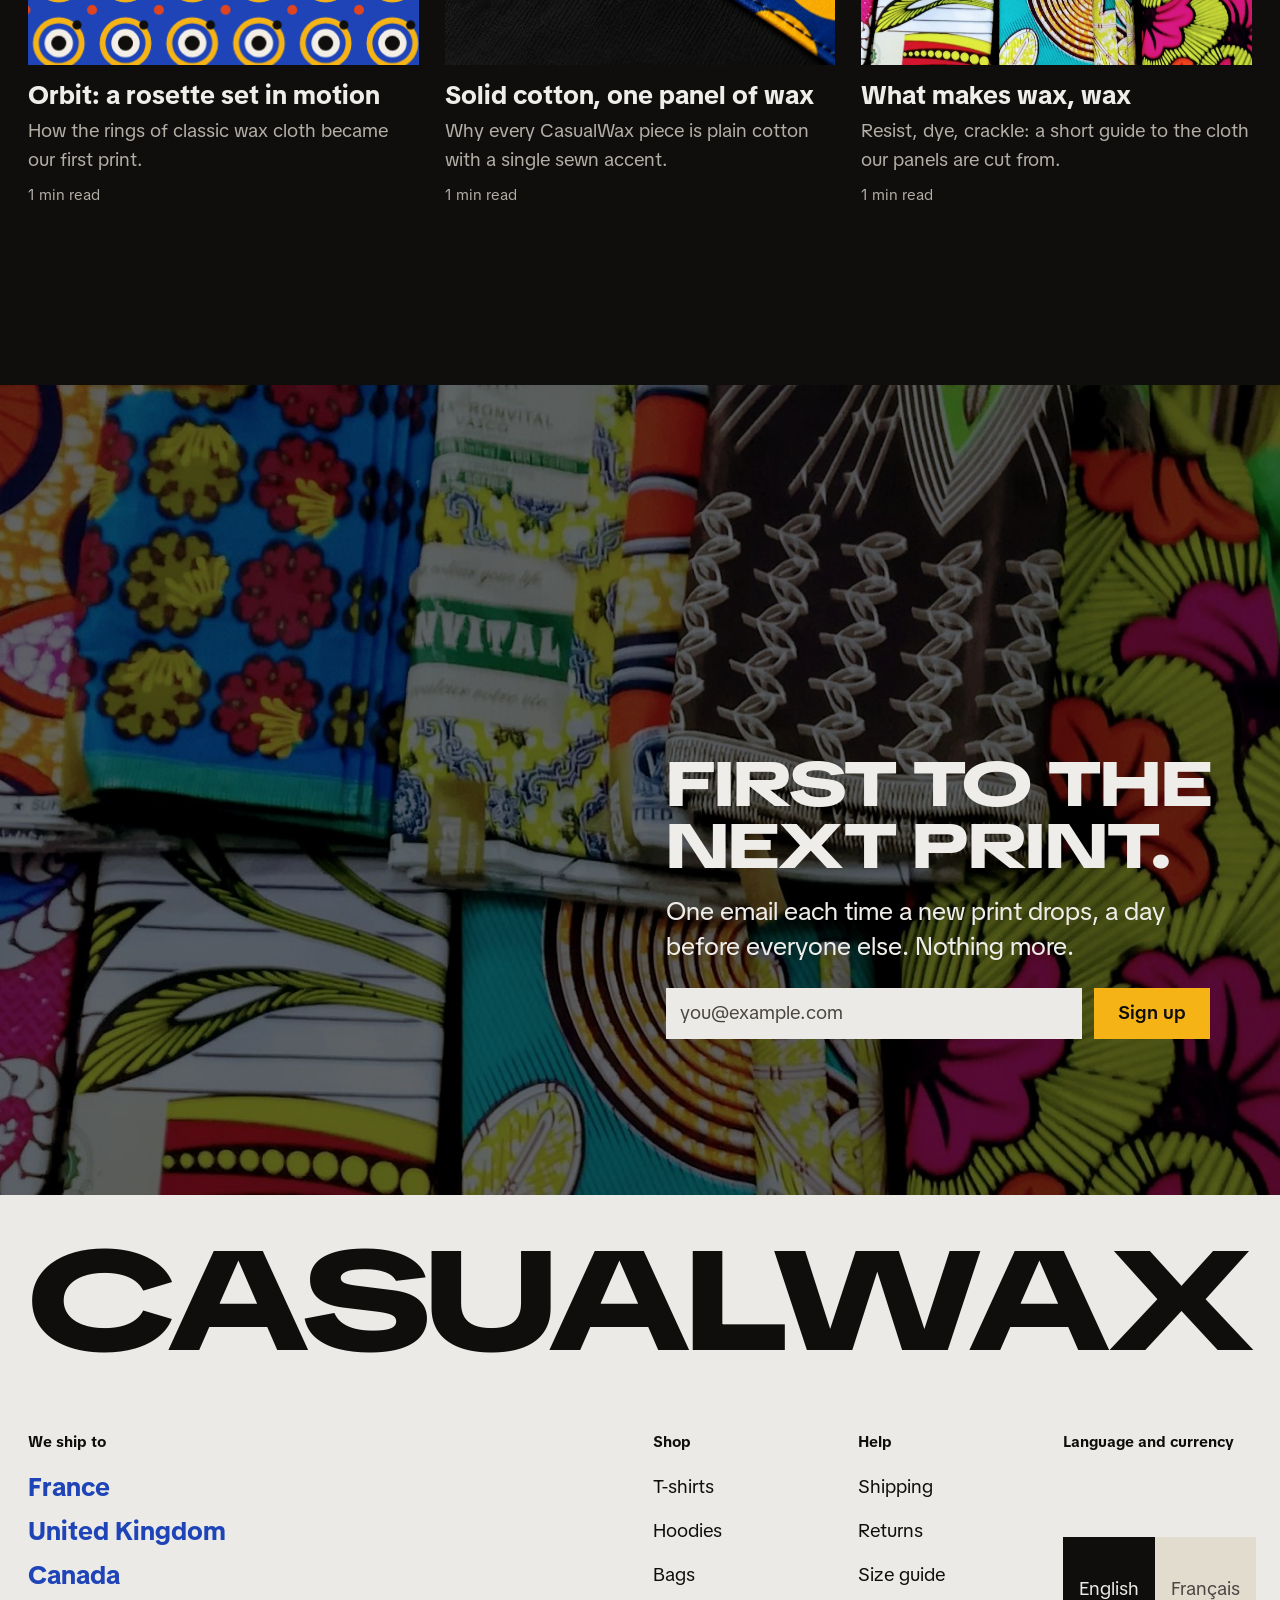
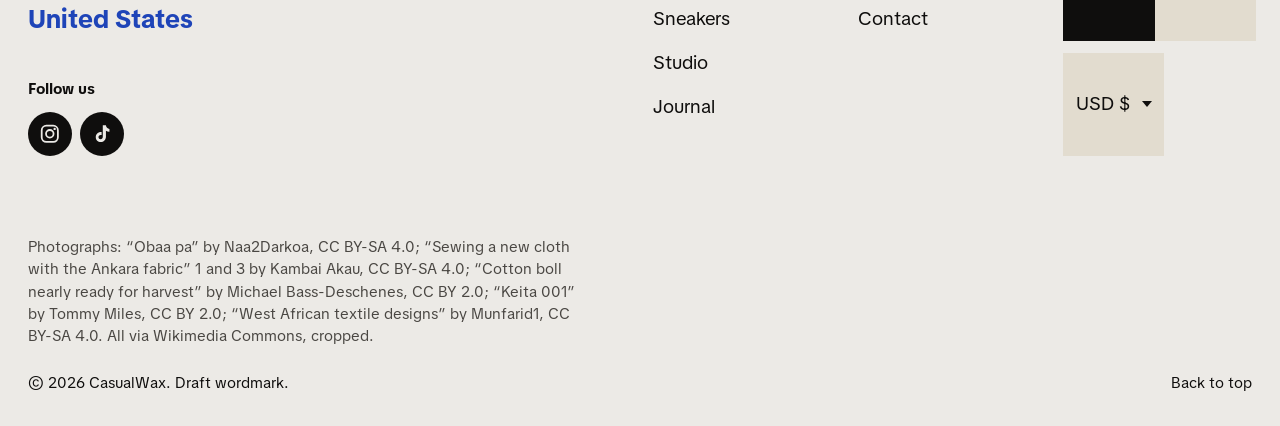
==== commit 78e19682: "Hero: full headline on the first screen, one picker, one motion clock - Headline size capped by scre" ====
--- a/index.html
+++ b/index.html
@@ -11,7 +11,7 @@
 <link rel="preconnect" href="https://fonts.googleapis.com">
 <link rel="preconnect" href="https://fonts.gstatic.com" crossorigin>
 <link href="https://fonts.googleapis.com/css2?family=TikTok+Sans:wdth,wght@75..150,300..900&display=swap" rel="stylesheet">
-<link rel="stylesheet" href="styles.css?v=20261026b">
+<link rel="stylesheet" href="styles.css?v=20261027b">
 <script>document.documentElement.classList.add('js')</script>
 </head>
 <body>
@@ -121,8 +121,8 @@
 <main id="main">
 
 <!-- ===================== sections/hero-wax.liquid ===================== -->
-<!-- The hero is a piece of cloth: a solid field in the wax's own colour, one sewn band of the print
-     running across it, and the piece wearing that wax. The visitor picks the wax and the piece. -->
+<!-- The hero is a piece of cloth: the dark cotton ground, one sewn band of the print running across
+     it, and the piece wearing that wax. The visitor picks the wax and the piece in one block. -->
 <section class="hero" id="top" data-shopify-section="hero-wax" aria-labelledby="hero-title" data-hero>
   <h1 id="hero-title" class="hero-title">
     <span class="hero-half hero-half--a" data-i18n="hero.a">Wax is our</span>
@@ -134,10 +134,9 @@
   <figure class="hero-stage" data-hero-stage>
     <a class="stage" href="studio.html?piece=hoodie&amp;wax=orbit" data-hero-link>
       <img src="assets/products/hoodie-orbit-800.webp" srcset="assets/products/hoodie-orbit-800.webp 800w, assets/products/hoodie-orbit-1600.webp 1600w" sizes="(min-width: 900px) 30vw, 66vw" width="800" height="1000" alt="Solid black hoodie with a sewn wax chest panel, front view. AI-generated product concept." fetchpriority="high" decoding="async" data-product="hoodie" data-image-print="orbit" data-hero-img>
-      <span class="stage-tag" data-i18n="wax.preview">Preview</span>
     </a>
+    <figcaption class="hero-note" data-i18n="hero.note">Concept render</figcaption>
   </figure>
-  <div class="hero-wax" role="radiogroup" aria-label="Choose the wax" data-i18n-label="hero.waxes" data-hero-wax></div>
   <div class="hero-foot">
     <p class="hero-lede" data-i18n="hero.lede">Solid cotton. Sewn wax. T-shirts, hoodies, bags and sneakers, made in Africa, with original wax accents and 100% West African cotton.</p>
     <a class="button" href="#shop" data-i18n="hero.cta">Shop the collection</a>
@@ -145,7 +144,13 @@
   <div class="hero-piece">
     <p class="hero-piece-name"><span data-hero-name data-i18n="p.hoodie">Hoodie</span>, <span data-hero-print>Orbit</span></p>
     <p class="hero-piece-price" data-hero-price data-price="hoodie">€95</p>
-    <div class="hero-pieces" role="radiogroup" aria-label="Choose the piece" data-i18n-label="hero.pieces" data-hero-pieces></div>
+    <!-- one picker: what each row changes is written beside it -->
+    <div class="hero-pick">
+      <span class="hero-pick-label" aria-hidden="true" data-i18n="hero.waxLabel">Wax</span>
+      <div class="hero-wax" role="radiogroup" aria-label="Choose the wax" data-i18n-label="hero.waxes" data-hero-wax></div>
+      <span class="hero-pick-label" aria-hidden="true" data-i18n="hero.pieceLabel">Piece</span>
+      <div class="hero-pieces" role="radiogroup" aria-label="Choose the piece" data-i18n-label="hero.pieces" data-hero-pieces></div>
+    </div>
     <a class="link hero-piece-link" href="studio.html?piece=hoodie&amp;wax=orbit" data-hero-link data-i18n="hero.try">Try it in the studio</a>
   </div>
 </section>
@@ -483,7 +488,7 @@
 </div>
 
 <script src="wax-render.js?v=20261025" defer></script>
-<script src="site-data.js?v=20261026-082503" defer></script>
-<script src="main.js?v=20261026b" defer></script>
+<script src="site-data.js?v=20261027-103127" defer></script>
+<script src="main.js?v=20261027a" defer></script>
 </body>
 </html>
--- a/styles.css
+++ b/styles.css
@@ -132,26 +132,30 @@
 
 /* ---------- hero: a piece of cloth. The solid dark ground is the cotton, one band of the chosen
    print is sewn across it, and the piece in the middle wears the same wax. ---------- */
-/* The h1 is a subgrid: its first half in the first row, its second half in the third, the piece between. */
+/* The h1 is a subgrid: its first half in the first row, its second half in the third, the piece between.
+   The whole sentence fits the first screen: the type is capped by the screen's height as well as its width. */
 .hero { --hx: 9.4vw; --sw: 64vw; --mid: calc(var(--sw) * 1.25);
-  position: relative; display: grid; grid-template-columns: minmax(0, 1fr); grid-template-rows: auto var(--mid) auto auto auto auto;
+  position: relative; display: grid; grid-template-columns: minmax(0, 1fr); grid-template-rows: auto var(--mid) auto auto auto;
   row-gap: 1rem; padding: 1.25rem var(--margin) 2.75rem; overflow: clip; }
 .hero-title { grid-row: 1 / 4; grid-column: 1 / -1; display: grid; grid-template-rows: subgrid; grid-template-columns: subgrid; }
 .hero-half { display: block; grid-column: 1 / -1; font-size: var(--hx); line-height: 0.9; font-stretch: 125%; white-space: nowrap; position: relative; z-index: 1; will-change: transform; }
 .hero-half--a { grid-row: 1; }
 .hero-half--b { grid-row: 3; justify-self: end; text-align: right; }
-/* the last word: a strip of the current wax crosses it out, then the next word rises into its place */
+/* the last word: a saffron marker swipe crosses it out, then the next word rises into its place.
+   It is the lead movement of the hero; everything else waits for it (see the clock in main.js). */
 .hero-word { display: inline-grid; justify-items: end; }
-.hero-word-run { grid-area: 1 / 1; transition: opacity 320ms var(--ease-out), translate 560ms var(--ease-out); }
+.hero-word-run { grid-area: 1 / 1; transition: opacity 200ms var(--ease-out), translate 340ms var(--ease-out); }
 .hero-word-text { position: relative; }
-.hero-word-strike { position: absolute; left: -0.06em; right: -0.06em; top: 46%; height: 0.14em; translate: 0 -50%;
-  background-color: var(--bg); background-image: var(--tile, none); background-repeat: repeat-x; background-position: left center; background-size: auto 100%;
-  clip-path: inset(0 100% 0 0); transition: clip-path 520ms var(--ease-in-out); }
-.hero-word-run.is-struck .hero-word-strike { clip-path: inset(0 0 0 0); }
+.hero-word-strike { position: absolute; left: -0.08em; right: -0.08em; top: 22%; width: calc(100% + 0.16em); height: 0.5em; overflow: visible; pointer-events: none; }
+/* stroke width in the drawing's units: 20 units are 0.5em tall, so 5.2 is about 0.13em */
+.hero-word-strike path { fill: none; stroke: var(--accent); stroke-width: 5.2; stroke-linecap: round; stroke-linejoin: round;
+  filter: url(#cw-marker); stroke-dasharray: 1.02; stroke-dashoffset: 1.02; }
+.hero-word-run.is-struck .hero-word-strike path { stroke-dashoffset: 0; transition: stroke-dashoffset 220ms cubic-bezier(0.6, 0, 0.3, 1); }
+/* the next word comes up from just below; the struck one leaves upward, faster than it came */
 .hero-word-run.is-coming { opacity: 0; translate: 0 0.35em; transition: none; }
-.hero-word-run.is-going { opacity: 0; translate: 0 -0.35em; }
-
-/* the sewn band: the print drifting across the ground */
+.hero-word-run.is-going { opacity: 0; translate: 0 -0.25em; transition: opacity 160ms var(--ease-out), translate 220ms var(--ease-out); }
+
+/* the sewn band: the print drifting across the ground, slower than anything else in the hero */
 .hero-band { grid-row: 2; grid-column: 1 / -1; align-self: start; position: relative; z-index: 0; overflow: hidden;
   margin-inline: calc(var(--margin) * -1); margin-top: calc(var(--mid) * 0.25); height: calc(var(--mid) * 0.24);
   transition: translate 700ms var(--ease-in-out); }
@@ -169,43 +173,48 @@
 .hero-stage img.is-entering { opacity: 0; transition: none; }
 .hero-stage[aria-busy="true"] .stage { cursor: progress; }
 @media (hover: hover) and (pointer: fine) { .hero-stage .stage:hover img { transform: scale(1.035); } }
-
-/* the wax swatches, and the pieces: square tiles, the chosen one framed in ivory */
-.hero-wax { grid-row: 4; grid-column: 1; display: flex; gap: 0.5rem; justify-content: center; flex-wrap: wrap; }
-.hero-wax button, .hero-pieces button { position: relative; flex: none; outline: 3px solid transparent; outline-offset: 3px; transition: outline-color var(--t-hover) ease, transform var(--t-press) var(--ease-out); }
-.hero-wax button { width: 2.75rem; height: 2.75rem; }
+/* the picture is a render: said in plain words on the studio ground, not on a sticker */
+.hero-note { position: absolute; left: 0.75rem; bottom: 0.55rem; z-index: 1; font-size: var(--step-small); line-height: 1.3; color: var(--paper-muted); pointer-events: none; }
+
+/* the picker: name and price, then the wax and the piece, each row named beside it */
+.hero-piece { grid-row: 5; grid-column: 1; display: grid; gap: 0.25rem; justify-items: start; padding-top: 0.75rem; }
+.hero-piece-name { font-size: var(--step-lead); font-weight: 650; line-height: 1.2; }
+.hero-piece-price { font-size: var(--step-lead); line-height: 1.2; font-variant-numeric: tabular-nums; }
+.hero-pick { display: grid; grid-template-columns: auto auto; align-items: center; gap: 0.75rem 1rem; margin-top: 0.9rem; }
+.hero-pick-label { font-size: var(--step-small); color: var(--muted); }
+.hero-wax, .hero-pieces { display: flex; flex-wrap: wrap; gap: 0.5rem; }
+.hero-wax button, .hero-pieces button { position: relative; flex: none; width: 2.75rem; outline: 3px solid transparent; outline-offset: 3px;
+  transition: outline-color var(--t-hover) ease, transform var(--t-press) var(--ease-out); }
+.hero-wax button { height: 2.75rem; }
+.hero-pieces button { aspect-ratio: 4 / 5; background: var(--stage); }
 .hero-wax img { width: 100%; height: 100%; object-fit: cover; background: none; }
+.hero-pieces img { width: 100%; height: 100%; object-fit: contain; background: var(--stage); }
 .hero-wax button[aria-checked="true"], .hero-pieces button[aria-checked="true"] { outline-color: var(--ink); }
-.hero-wax button:active, .hero-pieces button:active { transform: scale(0.94); }
-@media (hover: hover) and (pointer: fine) { .hero-wax button:hover, .hero-pieces button:hover { transform: translateY(-3px); } }
+.hero-wax button:active, .hero-pieces button:active { transform: scale(0.95); }
+@media (hover: hover) and (pointer: fine) {
+  .hero-wax button:hover, .hero-pieces button:hover { transform: translateY(-2px); }
+  .hero-wax button:hover:not([aria-checked="true"]), .hero-pieces button:hover:not([aria-checked="true"]) { outline-color: rgb(239 237 233 / 0.35); }
+}
 .hero-wax :focus-visible, .hero-pieces :focus-visible { outline-color: var(--accent); }
-
-.hero-piece { grid-row: 6; grid-column: 1; display: grid; gap: 0.35rem; justify-items: start; padding-top: 0.75rem; }
-.hero-piece-name { font-size: var(--step-lead); font-weight: 650; line-height: 1.2; }
-.hero-piece-price { font-size: var(--step-lead); font-variant-numeric: tabular-nums; color: var(--muted); }
-.hero-pieces { display: flex; flex-wrap: wrap; gap: 0.5rem; margin-top: 0.6rem; width: 100%; }
-.hero-pieces button { width: min(3.25rem, calc((100% - 2.5rem) / 6)); aspect-ratio: 4 / 5; background: var(--stage); }
-.hero-pieces img { width: 100%; height: 100%; object-fit: contain; background: var(--stage); }
-.hero-piece-link { margin-top: 0.35rem; font-weight: 600; text-decoration-color: currentColor; }
-
-.hero-foot { grid-row: 5; grid-column: 1; display: grid; gap: 1.25rem; justify-items: start; padding-top: 0.75rem; }
+.hero-piece-link { margin-top: 0.6rem; font-weight: 600; text-decoration-color: currentColor; }
+
+.hero-foot { grid-row: 4; grid-column: 1; display: grid; gap: 1.25rem; justify-items: start; padding-top: 0.75rem; }
 .hero-lede { font-size: var(--step-body); max-width: 34ch; }
-html:not(.js) .hero-wax, html:not(.js) .hero-pieces { display: none; }
-
-@media (min-width: 900px) {
-  /* rows: first half, the piece across the band, the swatches, second half */
-  .hero { --hx: var(--step-display);
-    --mid: max(21rem, calc(100svh - var(--header) - 3rem - 2 * var(--hx) * 0.9 - 2.75rem - 3 * 1rem));
-    --sw: calc(var(--mid) * 0.8);
-    min-height: calc(100svh - var(--header)); grid-template-columns: minmax(0, 1fr) var(--sw) minmax(0, 1fr); column-gap: clamp(1.5rem, 3vw, 3.5rem);
-    grid-template-rows: auto var(--mid) auto auto; padding: 1.5rem var(--margin) 1.5rem; }
-  .hero-title { grid-row: 1 / 5; }
-  .hero-half--b { grid-row: 4; }
+html:not(.js) .hero-pick { display: none; }
+
+@media (min-width: 900px) {
+  /* rows: first half; the piece across the band, the words left and the picker right; second half */
+  .hero { --hx: min(var(--step-display), 12.5svh);
+    --mid: max(19rem, calc(100svh - var(--header) - 3rem - 1.8 * var(--hx) - 2rem));
+    --sw: min(calc(var(--mid) * 0.8), 34vw);
+    grid-template-columns: minmax(0, 1fr) var(--sw) minmax(0, 1fr); column-gap: clamp(1.5rem, 3vw, 3.5rem);
+    grid-template-rows: auto var(--mid) auto; padding: 1.5rem var(--margin) 1.5rem; }
   .hero-stage { grid-column: 2; }
-  .hero-wax { grid-row: 3; grid-column: 2; }
   .hero-foot { grid-row: 2; grid-column: 1; align-self: end; padding: 0; }
   .hero-piece { grid-row: 2; grid-column: 3; align-self: end; justify-items: end; text-align: right; padding: 0; }
-  .hero-pieces { justify-content: flex-end; }
+  .hero-pick { justify-content: end; }
+  /* the two rows start on one edge, each beside its name, like the lines of a label */
+  .hero-pick-label { justify-self: end; }
 }
 
 /* ---------- collections: sticky picture, active list ---------- */
